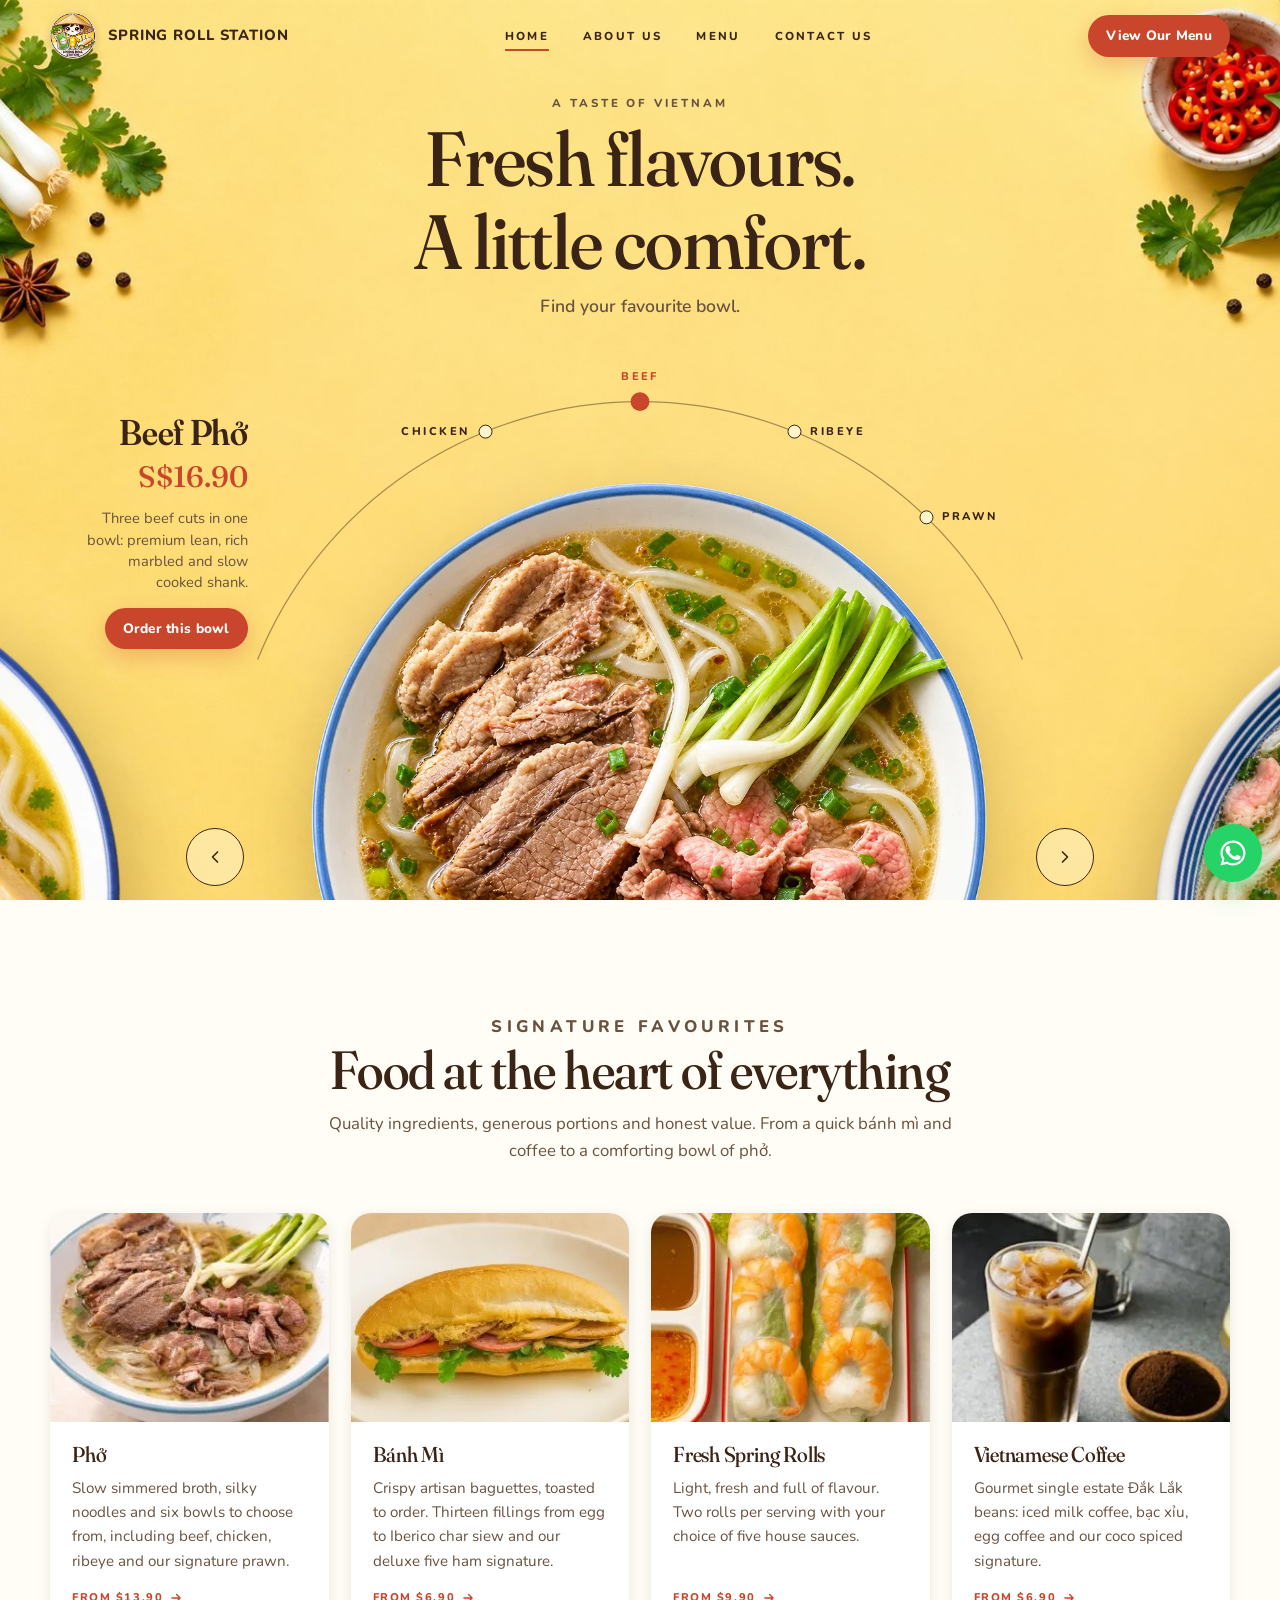
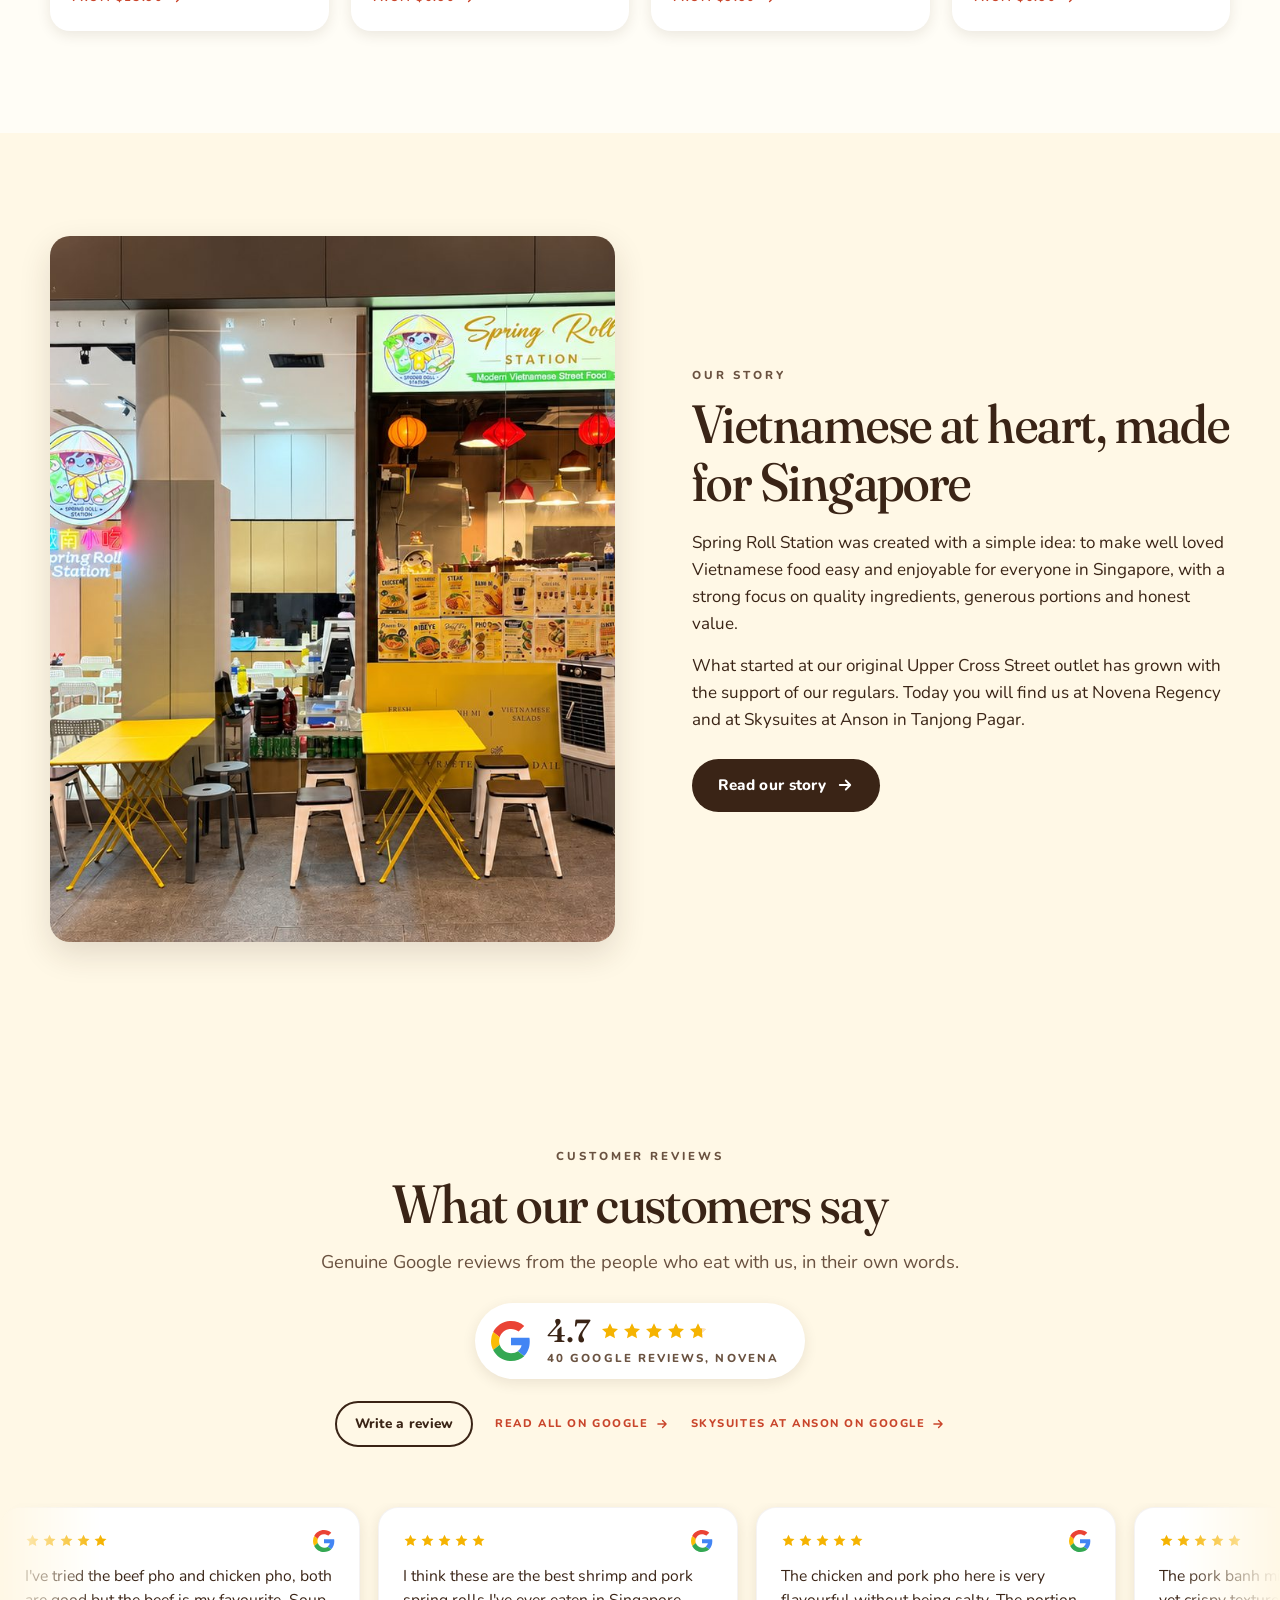
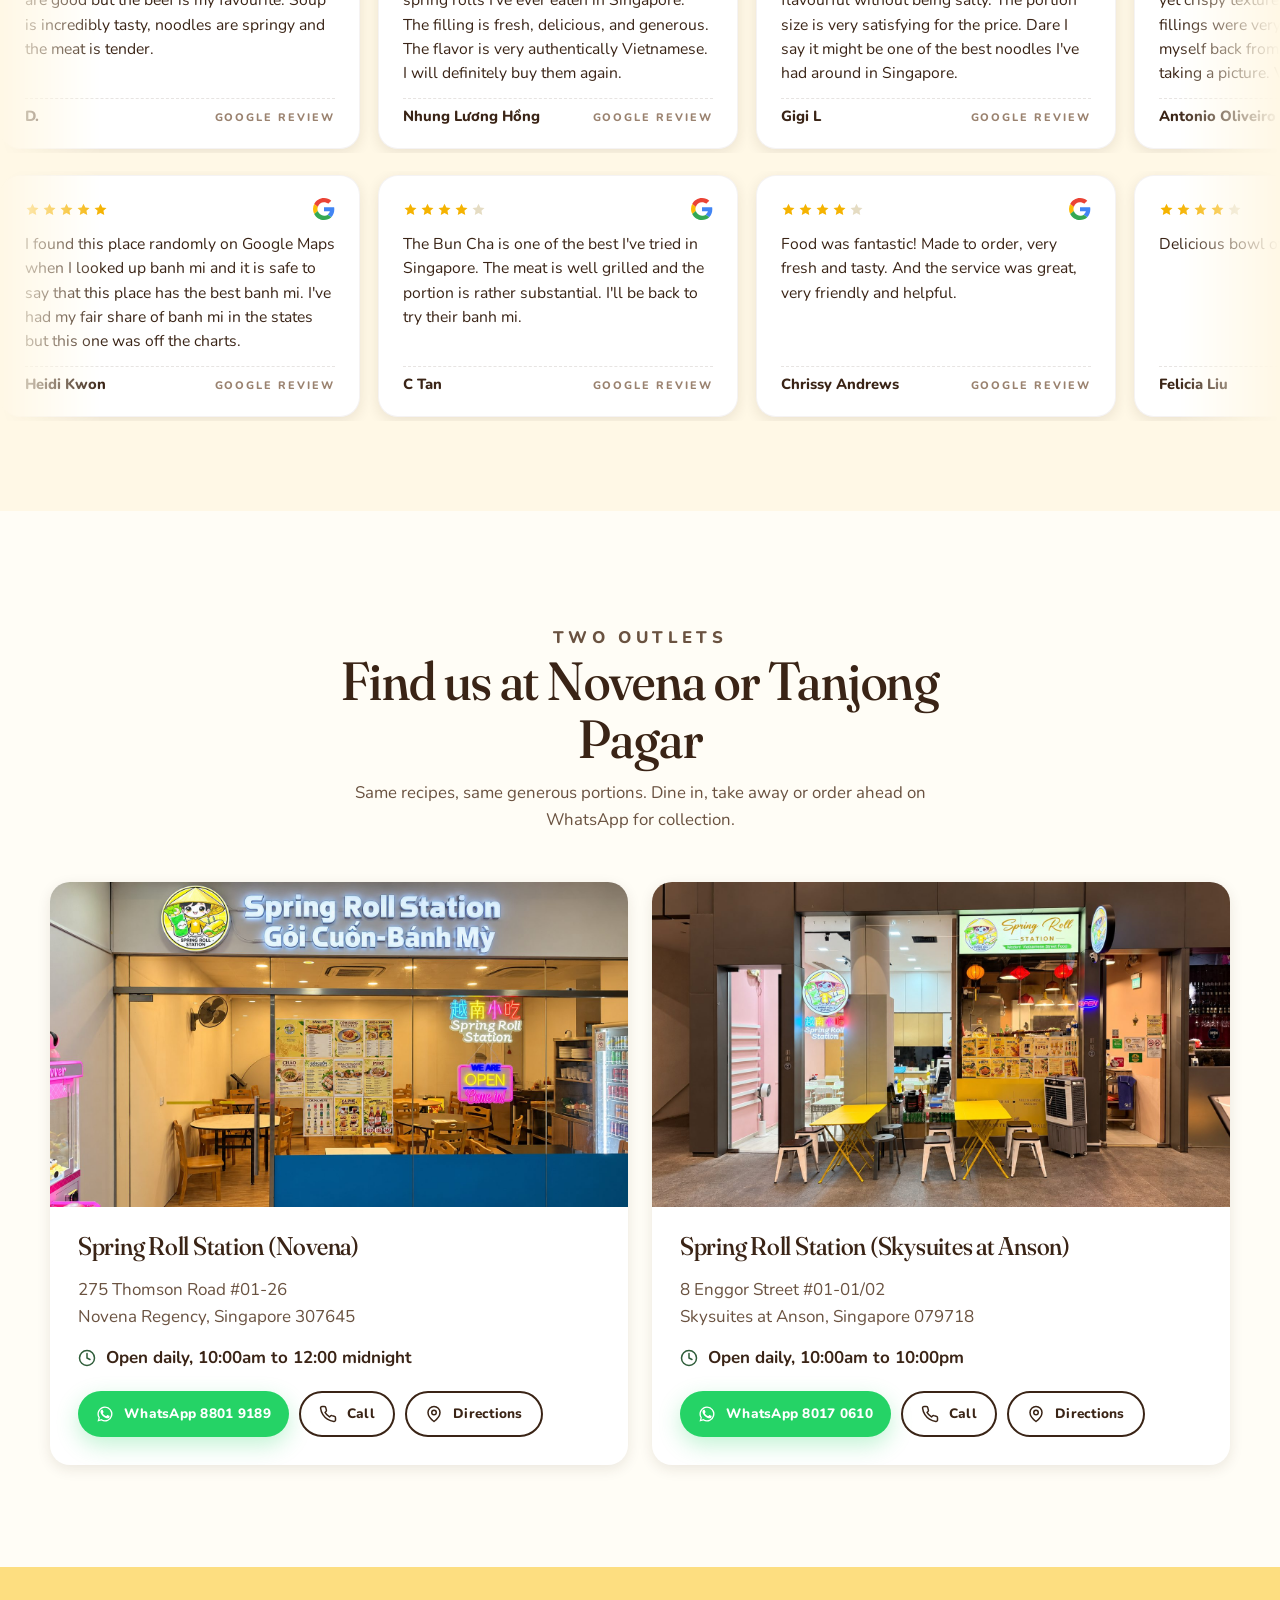
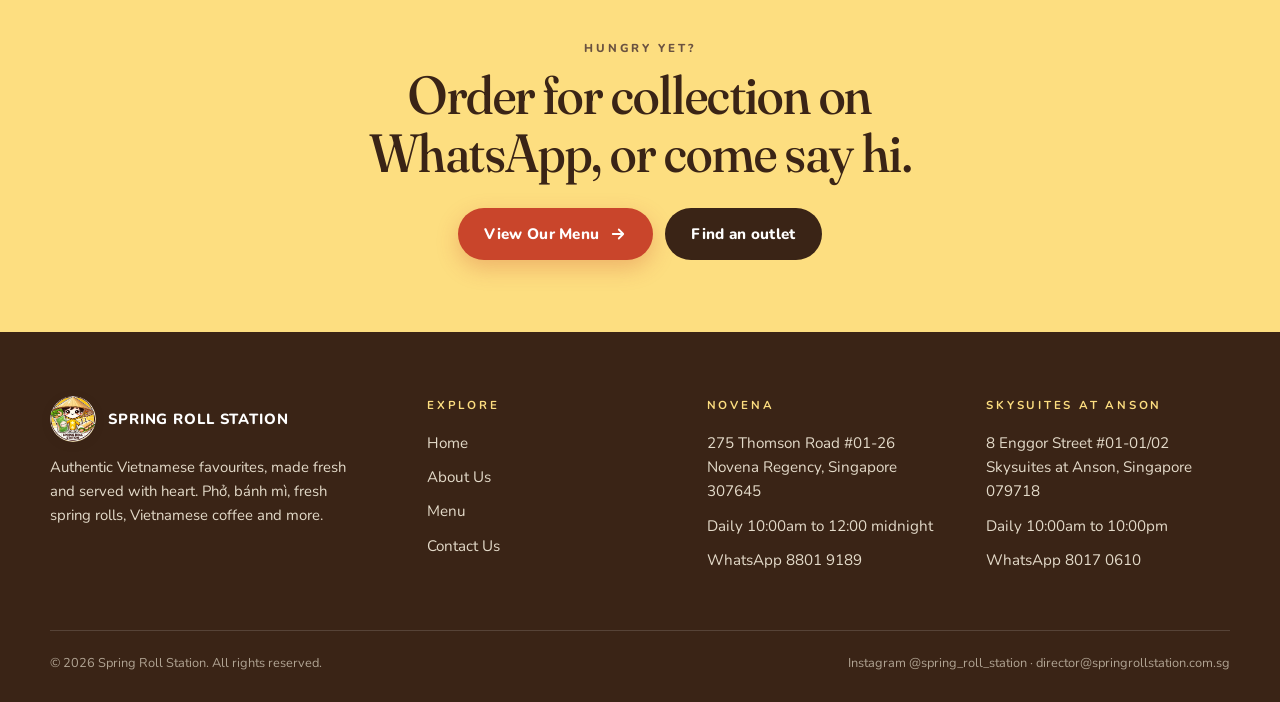
==== site/index.html @ a08f1f7d "Remove the Hungry yet call to action from the contact page Co-Authored-By: Claude Opus 5.5 <noreply@" ====
<!DOCTYPE html>
<html lang="en-SG">
<head>
<meta charset="utf-8">
<meta name="viewport" content="width=device-width, initial-scale=1">
<title>Spring Roll Station | Vietnamese Restaurant in Singapore</title>
<meta name="description" content="Authentic Vietnamese favourites in Singapore: phở, bánh mì, fresh spring rolls and Vietnamese coffee. Two outlets at Novena and Skysuites at Anson. No GST, no service charge.">
<meta name="theme-color" content="#FDDE80">
<link rel="icon" href="favicon.ico" sizes="any">
<link rel="icon" type="image/png" sizes="192x192" href="assets/favicon.png">
<link rel="apple-touch-icon" href="assets/apple-touch-icon.png">
<link rel="preconnect" href="https://fonts.googleapis.com">
<link rel="preconnect" href="https://fonts.gstatic.com" crossorigin>
<link href="https://fonts.googleapis.com/css2?family=Fraunces:opsz,wght,SOFT@9..144,400..700,0..100&family=Nunito:wght@400;600;700;800&display=swap" rel="stylesheet">
<link rel="stylesheet" href="css/style.css?v=1793463230">

</head>
<body><div class="preloader" id="preloader" aria-hidden="true">
  <div class="preloader__stage">
    <div class="preloader__logo"><img src="assets/logo.webp" alt="" width="160" height="160" draggable="false"></div>
    <div class="preloader__word"><small>Vietnamese</small>Spring Roll Station</div>
  </div>
</div>
<header class="nav">
  <div class="wrap">
    <a class="brand" href="index.html"><img src="assets/logo.webp" alt="Spring Roll Station logo" width="46" height="46"><span>Spring Roll Station</span></a>
    <nav class="nav-links" aria-label="Main">
      <a href="index.html" class="is-active">Home</a>
      <a href="about.html">About Us</a>
      <a href="menu.html">Menu</a>
      <a href="contact.html">Contact Us</a>
      <a class="btn" href="menu.html">View Our Menu</a>
    </nav>
    <div class="nav-cta">
      <a class="btn btn--primary btn--sm" href="menu.html">View Our Menu</a>
      <button class="nav-toggle" type="button" aria-label="Open menu"><span></span></button>
    </div>
  </div>
</header>
<main>
<section class="hero" id="hero" aria-label="Our phở">
  <div class="hero-bg" aria-hidden="true"><div class="hero-bg__layer" data-bowl="chicken"></div><div class="hero-bg__layer" data-bowl="beef"></div><div class="hero-bg__layer" data-bowl="ribeye"></div><div class="hero-bg__layer" data-bowl="prawn"></div></div>
  <div class="hero-copy">
    <p class="eyebrow">A taste of Vietnam</p>
    <h1>Fresh flavours.<br>A little comfort.</h1>
    <p class="hero-sub">Find your favourite bowl.</p>
  </div>
  <div class="wheel" id="wheel">
    <svg class="wheel-arc" aria-hidden="true"><path d=""/></svg>
    <div class="wheel-dots" role="tablist" aria-label="Choose a phở"></div>
    <div class="wheel-ring" aria-hidden="true"><div class="bowl" data-bowl="chicken"><div class="bowl__roll"><div class="bowl__spin"><img src="assets/bowls/chicken.webp" alt="Chicken phở" draggable="false"></div></div></div><div class="bowl" data-bowl="beef"><div class="bowl__roll"><div class="bowl__spin"><img src="assets/bowls/beef.webp" alt="Beef phở" draggable="false"></div></div></div><div class="bowl" data-bowl="ribeye"><div class="bowl__roll"><div class="bowl__spin"><img src="assets/bowls/ribeye.webp" alt="Ribeye phở" draggable="false"></div></div></div><div class="bowl" data-bowl="prawn"><div class="bowl__roll"><div class="bowl__spin"><img src="assets/bowls/prawn.webp" alt="Signature prawn phở" draggable="false"></div></div></div></div>
    <button class="wheel-btn wheel-btn--prev" type="button" aria-label="Previous bowl"><svg viewBox="0 0 24 24" fill="none" stroke="currentColor" stroke-width="2" stroke-linecap="round" stroke-linejoin="round" aria-hidden="true"><path d="M15 6l-6 6 6 6"/></svg></button>
    <button class="wheel-btn wheel-btn--next" type="button" aria-label="Next bowl"><svg viewBox="0 0 24 24" fill="none" stroke="currentColor" stroke-width="2" stroke-linecap="round" stroke-linejoin="round" aria-hidden="true"><path d="M9 6l6 6-6 6"/></svg></button>
    <div class="wheel-meta" aria-live="polite">
      <h2 class="wheel-meta__name">Beef Phở</h2>
      <p class="wheel-meta__price">S$16.90</p>
      <p class="wheel-meta__desc">Three beef cuts in one bowl: premium lean, rich marbled and slow cooked shank.</p>
      <a class="btn btn--primary btn--sm" href="menu.html#pho-beef">Order this bowl</a>
    </div>
  </div>
</section>


<section class="section" id="favourites">
  <div class="wrap">
    <div class="section-head center reveal">
      <p class="eyebrow">Signature favourites</p>
      <h2>Food at the heart of everything</h2>
      <p>Quality ingredients, generous portions and honest value. From a quick bánh mì and coffee to a comforting bowl of phở.</p>
    </div>
    <div class="cards">
      <a class="card reveal" href="menu.html#pho">
        <div class="card__img"><img src="assets/menu/beef-pho.jpg" alt="Beef phở" loading="lazy"></div>
        <div class="card__body"><h3>Phở</h3><p>Slow simmered broth, silky noodles and six bowls to choose from, including beef, chicken, ribeye and our signature prawn.</p><span class="link">From $13.90 <svg viewBox="0 0 24 24" fill="none" stroke="currentColor" stroke-width="2.4" stroke-linecap="round" stroke-linejoin="round" aria-hidden="true"><path d="M5 12h14M13 6l6 6-6 6"/></svg></span></div>
      </a>
      <a class="card reveal" href="menu.html#banh-mi">
        <div class="card__img"><img src="assets/menu/bm-deluxe-signature.jpg" alt="Deluxe signature bánh mì" loading="lazy"></div>
        <div class="card__body"><h3>Bánh Mì</h3><p>Crispy artisan baguettes, toasted to order. Thirteen fillings from egg to Iberico char siew and our deluxe five ham signature.</p><span class="link">From $6.90 <svg viewBox="0 0 24 24" fill="none" stroke="currentColor" stroke-width="2.4" stroke-linecap="round" stroke-linejoin="round" aria-hidden="true"><path d="M5 12h14M13 6l6 6-6 6"/></svg></span></div>
      </a>
      <a class="card reveal" href="menu.html#spring-rolls">
        <div class="card__img"><img src="assets/menu/roll-prawn.jpg" alt="Fresh spring rolls" loading="lazy"></div>
        <div class="card__body"><h3>Fresh Spring Rolls</h3><p>Light, fresh and full of flavour. Two rolls per serving with your choice of five house sauces.</p><span class="link">From $9.90 <svg viewBox="0 0 24 24" fill="none" stroke="currentColor" stroke-width="2.4" stroke-linecap="round" stroke-linejoin="round" aria-hidden="true"><path d="M5 12h14M13 6l6 6-6 6"/></svg></span></div>
      </a>
      <a class="card reveal" href="menu.html#coffee">
        <div class="card__img"><img src="assets/menu/coffee-iced-milk.jpg" alt="Vietnamese iced milk coffee" loading="lazy"></div>
        <div class="card__body"><h3>Vietnamese Coffee</h3><p>Gourmet single estate Đắk Lắk beans: iced milk coffee, bạc xỉu, egg coffee and our coco spiced signature.</p><span class="link">From $6.90 <svg viewBox="0 0 24 24" fill="none" stroke="currentColor" stroke-width="2.4" stroke-linecap="round" stroke-linejoin="round" aria-hidden="true"><path d="M5 12h14M13 6l6 6-6 6"/></svg></span></div>
      </a>
    </div>
  </div>
</section>

<section class="section" style="background:var(--cream)">
  <div class="wrap split">
    <div class="split__img split__img--tall reveal"><img src="assets/outlet/skysuites-1.jpg" alt="Spring Roll Station at Skysuites at Anson" loading="lazy"></div>
    <div class="reveal">
      <p class="eyebrow">Our story</p>
      <h2>Vietnamese at heart, made for Singapore</h2>
      <p>Spring Roll Station was created with a simple idea: to make well loved Vietnamese food easy and enjoyable for everyone in Singapore, with a strong focus on quality ingredients, generous portions and honest value.</p>
      <p>What started at our original Upper Cross Street outlet has grown with the support of our regulars. Today you will find us at Novena Regency and at Skysuites at Anson in Tanjong Pagar.</p>
      <a class="btn btn--dark" href="about.html">Read our story <svg viewBox="0 0 24 24" fill="none" stroke="currentColor" stroke-width="2.4" stroke-linecap="round" stroke-linejoin="round" aria-hidden="true"><path d="M5 12h14M13 6l6 6-6 6"/></svg></a>
    </div>
  </div>
</section>

<section class="section reviews" id="reviews">
  <div class="wrap">
    <div class="reviews__head reveal">
      <p class="eyebrow">Customer reviews</p>
      <h2>What our customers say</h2>
      <p class="lead">Genuine Google reviews from the people who eat with us, in their own words.</p>
      <div class="gscore">
        <svg class="g-logo" viewBox="0 0 48 48" aria-hidden="true"><path fill="#EA4335" d="M24 9.5c3.5 0 6.6 1.2 9.1 3.2l6.8-6.8C35.8 2.2 30.3 0 24 0 14.6 0 6.5 5.4 2.6 13.3l7.9 6.1C12.4 13.7 17.7 9.5 24 9.5z"/><path fill="#4285F4" d="M46.5 24.5c0-1.6-.1-3.1-.4-4.5H24v9h12.7c-.6 2.9-2.2 5.4-4.7 7.1l7.6 5.9c4.4-4.1 6.9-10.1 6.9-17.5z"/><path fill="#FBBC05" d="M10.5 28.6A14.5 14.5 0 0 1 9.7 24c0-1.6.3-3.1.8-4.6l-7.9-6.1A24 24 0 0 0 0 24c0 3.9.9 7.5 2.6 10.7l7.9-6.1z"/><path fill="#34A853" d="M24 48c6.5 0 11.9-2.1 15.9-5.8l-7.6-5.9c-2.1 1.4-4.9 2.3-8.3 2.3-6.3 0-11.6-4.2-13.5-10l-7.9 6.1C6.5 42.6 14.6 48 24 48z"/></svg>
        <div>
          <div class="gscore__row"><b>4.7</b><span class="stars stars--lg" aria-label="4.7 out of 5 stars"><i class="on"><svg viewBox="0 0 24 24" aria-hidden="true"><path d="M12 2.6l2.9 6.1 6.7.8-4.9 4.6 1.3 6.7L12 17.5 6 20.8l1.3-6.7-4.9-4.6 6.7-.8z"/></svg></i><i class="on"><svg viewBox="0 0 24 24" aria-hidden="true"><path d="M12 2.6l2.9 6.1 6.7.8-4.9 4.6 1.3 6.7L12 17.5 6 20.8l1.3-6.7-4.9-4.6 6.7-.8z"/></svg></i><i class="on"><svg viewBox="0 0 24 24" aria-hidden="true"><path d="M12 2.6l2.9 6.1 6.7.8-4.9 4.6 1.3 6.7L12 17.5 6 20.8l1.3-6.7-4.9-4.6 6.7-.8z"/></svg></i><i class="on"><svg viewBox="0 0 24 24" aria-hidden="true"><path d="M12 2.6l2.9 6.1 6.7.8-4.9 4.6 1.3 6.7L12 17.5 6 20.8l1.3-6.7-4.9-4.6 6.7-.8z"/></svg></i><i class="on part"><svg viewBox="0 0 24 24" aria-hidden="true"><path d="M12 2.6l2.9 6.1 6.7.8-4.9 4.6 1.3 6.7L12 17.5 6 20.8l1.3-6.7-4.9-4.6 6.7-.8z"/></svg></i></span></div>
          <small>40 Google reviews, Novena</small>
        </div>
      </div>
      <div class="reviews__actions">
        <a class="btn btn--ghost btn--sm" href="https://maps.app.goo.gl/sTt1KpUs1vbNK59u8" target="_blank" rel="noopener">Write a review</a>
        <a class="link-arrow" href="https://maps.app.goo.gl/sTt1KpUs1vbNK59u8" target="_blank" rel="noopener">Read all on Google <svg viewBox="0 0 24 24" fill="none" stroke="currentColor" stroke-width="2.4" stroke-linecap="round" stroke-linejoin="round" aria-hidden="true"><path d="M5 12h14M13 6l6 6-6 6"/></svg></a>
        <a class="link-arrow" href="https://maps.app.goo.gl/LiJCAaeC4BiWTcBX6" target="_blank" rel="noopener">Skysuites at Anson on Google <svg viewBox="0 0 24 24" fill="none" stroke="currentColor" stroke-width="2.4" stroke-linecap="round" stroke-linejoin="round" aria-hidden="true"><path d="M5 12h14M13 6l6 6-6 6"/></svg></a>
      </div>
    </div>
  </div>
  <div class="reviews__lanes">
    <div class="marquee" data-dir="left"><div class="marquee__track"><article class="rcard"><div class="rcard__top"><span class="stars" aria-label="5 out of 5 stars"><i class="on"><svg viewBox="0 0 24 24" aria-hidden="true"><path d="M12 2.6l2.9 6.1 6.7.8-4.9 4.6 1.3 6.7L12 17.5 6 20.8l1.3-6.7-4.9-4.6 6.7-.8z"/></svg></i><i class="on"><svg viewBox="0 0 24 24" aria-hidden="true"><path d="M12 2.6l2.9 6.1 6.7.8-4.9 4.6 1.3 6.7L12 17.5 6 20.8l1.3-6.7-4.9-4.6 6.7-.8z"/></svg></i><i class="on"><svg viewBox="0 0 24 24" aria-hidden="true"><path d="M12 2.6l2.9 6.1 6.7.8-4.9 4.6 1.3 6.7L12 17.5 6 20.8l1.3-6.7-4.9-4.6 6.7-.8z"/></svg></i><i class="on"><svg viewBox="0 0 24 24" aria-hidden="true"><path d="M12 2.6l2.9 6.1 6.7.8-4.9 4.6 1.3 6.7L12 17.5 6 20.8l1.3-6.7-4.9-4.6 6.7-.8z"/></svg></i><i class="on"><svg viewBox="0 0 24 24" aria-hidden="true"><path d="M12 2.6l2.9 6.1 6.7.8-4.9 4.6 1.3 6.7L12 17.5 6 20.8l1.3-6.7-4.9-4.6 6.7-.8z"/></svg></i></span><svg class="g-logo" viewBox="0 0 48 48" aria-hidden="true"><path fill="#EA4335" d="M24 9.5c3.5 0 6.6 1.2 9.1 3.2l6.8-6.8C35.8 2.2 30.3 0 24 0 14.6 0 6.5 5.4 2.6 13.3l7.9 6.1C12.4 13.7 17.7 9.5 24 9.5z"/><path fill="#4285F4" d="M46.5 24.5c0-1.6-.1-3.1-.4-4.5H24v9h12.7c-.6 2.9-2.2 5.4-4.7 7.1l7.6 5.9c4.4-4.1 6.9-10.1 6.9-17.5z"/><path fill="#FBBC05" d="M10.5 28.6A14.5 14.5 0 0 1 9.7 24c0-1.6.3-3.1.8-4.6l-7.9-6.1A24 24 0 0 0 0 24c0 3.9.9 7.5 2.6 10.7l7.9-6.1z"/><path fill="#34A853" d="M24 48c6.5 0 11.9-2.1 15.9-5.8l-7.6-5.9c-2.1 1.4-4.9 2.3-8.3 2.3-6.3 0-11.6-4.2-13.5-10l-7.9 6.1C6.5 42.6 14.6 48 24 48z"/></svg></div><p>I've tried the beef pho and chicken pho, both are good but the beef is my favourite. Soup is incredibly tasty, noodles are springy and the meat is tender.</p><footer><b>D.</b><span>Google review</span></footer></article><article class="rcard"><div class="rcard__top"><span class="stars" aria-label="5 out of 5 stars"><i class="on"><svg viewBox="0 0 24 24" aria-hidden="true"><path d="M12 2.6l2.9 6.1 6.7.8-4.9 4.6 1.3 6.7L12 17.5 6 20.8l1.3-6.7-4.9-4.6 6.7-.8z"/></svg></i><i class="on"><svg viewBox="0 0 24 24" aria-hidden="true"><path d="M12 2.6l2.9 6.1 6.7.8-4.9 4.6 1.3 6.7L12 17.5 6 20.8l1.3-6.7-4.9-4.6 6.7-.8z"/></svg></i><i class="on"><svg viewBox="0 0 24 24" aria-hidden="true"><path d="M12 2.6l2.9 6.1 6.7.8-4.9 4.6 1.3 6.7L12 17.5 6 20.8l1.3-6.7-4.9-4.6 6.7-.8z"/></svg></i><i class="on"><svg viewBox="0 0 24 24" aria-hidden="true"><path d="M12 2.6l2.9 6.1 6.7.8-4.9 4.6 1.3 6.7L12 17.5 6 20.8l1.3-6.7-4.9-4.6 6.7-.8z"/></svg></i><i class="on"><svg viewBox="0 0 24 24" aria-hidden="true"><path d="M12 2.6l2.9 6.1 6.7.8-4.9 4.6 1.3 6.7L12 17.5 6 20.8l1.3-6.7-4.9-4.6 6.7-.8z"/></svg></i></span><svg class="g-logo" viewBox="0 0 48 48" aria-hidden="true"><path fill="#EA4335" d="M24 9.5c3.5 0 6.6 1.2 9.1 3.2l6.8-6.8C35.8 2.2 30.3 0 24 0 14.6 0 6.5 5.4 2.6 13.3l7.9 6.1C12.4 13.7 17.7 9.5 24 9.5z"/><path fill="#4285F4" d="M46.5 24.5c0-1.6-.1-3.1-.4-4.5H24v9h12.7c-.6 2.9-2.2 5.4-4.7 7.1l7.6 5.9c4.4-4.1 6.9-10.1 6.9-17.5z"/><path fill="#FBBC05" d="M10.5 28.6A14.5 14.5 0 0 1 9.7 24c0-1.6.3-3.1.8-4.6l-7.9-6.1A24 24 0 0 0 0 24c0 3.9.9 7.5 2.6 10.7l7.9-6.1z"/><path fill="#34A853" d="M24 48c6.5 0 11.9-2.1 15.9-5.8l-7.6-5.9c-2.1 1.4-4.9 2.3-8.3 2.3-6.3 0-11.6-4.2-13.5-10l-7.9 6.1C6.5 42.6 14.6 48 24 48z"/></svg></div><p>I think these are the best shrimp and pork spring rolls I've ever eaten in Singapore. The filling is fresh, delicious, and generous. The flavor is very authentically Vietnamese. I will definitely buy them again.</p><footer><b>Nhung Lương Hồng</b><span>Google review</span></footer></article><article class="rcard"><div class="rcard__top"><span class="stars" aria-label="5 out of 5 stars"><i class="on"><svg viewBox="0 0 24 24" aria-hidden="true"><path d="M12 2.6l2.9 6.1 6.7.8-4.9 4.6 1.3 6.7L12 17.5 6 20.8l1.3-6.7-4.9-4.6 6.7-.8z"/></svg></i><i class="on"><svg viewBox="0 0 24 24" aria-hidden="true"><path d="M12 2.6l2.9 6.1 6.7.8-4.9 4.6 1.3 6.7L12 17.5 6 20.8l1.3-6.7-4.9-4.6 6.7-.8z"/></svg></i><i class="on"><svg viewBox="0 0 24 24" aria-hidden="true"><path d="M12 2.6l2.9 6.1 6.7.8-4.9 4.6 1.3 6.7L12 17.5 6 20.8l1.3-6.7-4.9-4.6 6.7-.8z"/></svg></i><i class="on"><svg viewBox="0 0 24 24" aria-hidden="true"><path d="M12 2.6l2.9 6.1 6.7.8-4.9 4.6 1.3 6.7L12 17.5 6 20.8l1.3-6.7-4.9-4.6 6.7-.8z"/></svg></i><i class="on"><svg viewBox="0 0 24 24" aria-hidden="true"><path d="M12 2.6l2.9 6.1 6.7.8-4.9 4.6 1.3 6.7L12 17.5 6 20.8l1.3-6.7-4.9-4.6 6.7-.8z"/></svg></i></span><svg class="g-logo" viewBox="0 0 48 48" aria-hidden="true"><path fill="#EA4335" d="M24 9.5c3.5 0 6.6 1.2 9.1 3.2l6.8-6.8C35.8 2.2 30.3 0 24 0 14.6 0 6.5 5.4 2.6 13.3l7.9 6.1C12.4 13.7 17.7 9.5 24 9.5z"/><path fill="#4285F4" d="M46.5 24.5c0-1.6-.1-3.1-.4-4.5H24v9h12.7c-.6 2.9-2.2 5.4-4.7 7.1l7.6 5.9c4.4-4.1 6.9-10.1 6.9-17.5z"/><path fill="#FBBC05" d="M10.5 28.6A14.5 14.5 0 0 1 9.7 24c0-1.6.3-3.1.8-4.6l-7.9-6.1A24 24 0 0 0 0 24c0 3.9.9 7.5 2.6 10.7l7.9-6.1z"/><path fill="#34A853" d="M24 48c6.5 0 11.9-2.1 15.9-5.8l-7.6-5.9c-2.1 1.4-4.9 2.3-8.3 2.3-6.3 0-11.6-4.2-13.5-10l-7.9 6.1C6.5 42.6 14.6 48 24 48z"/></svg></div><p>The chicken and pork pho here is very flavourful without being salty. The portion size is very satisfying for the price. Dare I say it might be one of the best noodles I've had around in Singapore.</p><footer><b>Gigi L</b><span>Google review</span></footer></article><article class="rcard"><div class="rcard__top"><span class="stars" aria-label="5 out of 5 stars"><i class="on"><svg viewBox="0 0 24 24" aria-hidden="true"><path d="M12 2.6l2.9 6.1 6.7.8-4.9 4.6 1.3 6.7L12 17.5 6 20.8l1.3-6.7-4.9-4.6 6.7-.8z"/></svg></i><i class="on"><svg viewBox="0 0 24 24" aria-hidden="true"><path d="M12 2.6l2.9 6.1 6.7.8-4.9 4.6 1.3 6.7L12 17.5 6 20.8l1.3-6.7-4.9-4.6 6.7-.8z"/></svg></i><i class="on"><svg viewBox="0 0 24 24" aria-hidden="true"><path d="M12 2.6l2.9 6.1 6.7.8-4.9 4.6 1.3 6.7L12 17.5 6 20.8l1.3-6.7-4.9-4.6 6.7-.8z"/></svg></i><i class="on"><svg viewBox="0 0 24 24" aria-hidden="true"><path d="M12 2.6l2.9 6.1 6.7.8-4.9 4.6 1.3 6.7L12 17.5 6 20.8l1.3-6.7-4.9-4.6 6.7-.8z"/></svg></i><i class="on"><svg viewBox="0 0 24 24" aria-hidden="true"><path d="M12 2.6l2.9 6.1 6.7.8-4.9 4.6 1.3 6.7L12 17.5 6 20.8l1.3-6.7-4.9-4.6 6.7-.8z"/></svg></i></span><svg class="g-logo" viewBox="0 0 48 48" aria-hidden="true"><path fill="#EA4335" d="M24 9.5c3.5 0 6.6 1.2 9.1 3.2l6.8-6.8C35.8 2.2 30.3 0 24 0 14.6 0 6.5 5.4 2.6 13.3l7.9 6.1C12.4 13.7 17.7 9.5 24 9.5z"/><path fill="#4285F4" d="M46.5 24.5c0-1.6-.1-3.1-.4-4.5H24v9h12.7c-.6 2.9-2.2 5.4-4.7 7.1l7.6 5.9c4.4-4.1 6.9-10.1 6.9-17.5z"/><path fill="#FBBC05" d="M10.5 28.6A14.5 14.5 0 0 1 9.7 24c0-1.6.3-3.1.8-4.6l-7.9-6.1A24 24 0 0 0 0 24c0 3.9.9 7.5 2.6 10.7l7.9-6.1z"/><path fill="#34A853" d="M24 48c6.5 0 11.9-2.1 15.9-5.8l-7.6-5.9c-2.1 1.4-4.9 2.3-8.3 2.3-6.3 0-11.6-4.2-13.5-10l-7.9 6.1C6.5 42.6 14.6 48 24 48z"/></svg></div><p>The pork banh mi was delicious! Very soft yet crispy texture to the baguette and the fillings were very generous! I could not hold myself back from finishing half before taking a picture. Value for money!</p><footer><b>Antonio Oliveiro</b><span>Google review</span></footer></article><article class="rcard"><div class="rcard__top"><span class="stars" aria-label="5 out of 5 stars"><i class="on"><svg viewBox="0 0 24 24" aria-hidden="true"><path d="M12 2.6l2.9 6.1 6.7.8-4.9 4.6 1.3 6.7L12 17.5 6 20.8l1.3-6.7-4.9-4.6 6.7-.8z"/></svg></i><i class="on"><svg viewBox="0 0 24 24" aria-hidden="true"><path d="M12 2.6l2.9 6.1 6.7.8-4.9 4.6 1.3 6.7L12 17.5 6 20.8l1.3-6.7-4.9-4.6 6.7-.8z"/></svg></i><i class="on"><svg viewBox="0 0 24 24" aria-hidden="true"><path d="M12 2.6l2.9 6.1 6.7.8-4.9 4.6 1.3 6.7L12 17.5 6 20.8l1.3-6.7-4.9-4.6 6.7-.8z"/></svg></i><i class="on"><svg viewBox="0 0 24 24" aria-hidden="true"><path d="M12 2.6l2.9 6.1 6.7.8-4.9 4.6 1.3 6.7L12 17.5 6 20.8l1.3-6.7-4.9-4.6 6.7-.8z"/></svg></i><i class="on"><svg viewBox="0 0 24 24" aria-hidden="true"><path d="M12 2.6l2.9 6.1 6.7.8-4.9 4.6 1.3 6.7L12 17.5 6 20.8l1.3-6.7-4.9-4.6 6.7-.8z"/></svg></i></span><svg class="g-logo" viewBox="0 0 48 48" aria-hidden="true"><path fill="#EA4335" d="M24 9.5c3.5 0 6.6 1.2 9.1 3.2l6.8-6.8C35.8 2.2 30.3 0 24 0 14.6 0 6.5 5.4 2.6 13.3l7.9 6.1C12.4 13.7 17.7 9.5 24 9.5z"/><path fill="#4285F4" d="M46.5 24.5c0-1.6-.1-3.1-.4-4.5H24v9h12.7c-.6 2.9-2.2 5.4-4.7 7.1l7.6 5.9c4.4-4.1 6.9-10.1 6.9-17.5z"/><path fill="#FBBC05" d="M10.5 28.6A14.5 14.5 0 0 1 9.7 24c0-1.6.3-3.1.8-4.6l-7.9-6.1A24 24 0 0 0 0 24c0 3.9.9 7.5 2.6 10.7l7.9-6.1z"/><path fill="#34A853" d="M24 48c6.5 0 11.9-2.1 15.9-5.8l-7.6-5.9c-2.1 1.4-4.9 2.3-8.3 2.3-6.3 0-11.6-4.2-13.5-10l-7.9 6.1C6.5 42.6 14.6 48 24 48z"/></svg></div><p>AMAZING FOOD!!!! Never had such good pho before. Ordered the pork pho and omg the pork is sooooo tender and they are so generous!!</p><footer><b>Rachel Low</b><span>Google review</span></footer></article><article class="rcard"><div class="rcard__top"><span class="stars" aria-label="5 out of 5 stars"><i class="on"><svg viewBox="0 0 24 24" aria-hidden="true"><path d="M12 2.6l2.9 6.1 6.7.8-4.9 4.6 1.3 6.7L12 17.5 6 20.8l1.3-6.7-4.9-4.6 6.7-.8z"/></svg></i><i class="on"><svg viewBox="0 0 24 24" aria-hidden="true"><path d="M12 2.6l2.9 6.1 6.7.8-4.9 4.6 1.3 6.7L12 17.5 6 20.8l1.3-6.7-4.9-4.6 6.7-.8z"/></svg></i><i class="on"><svg viewBox="0 0 24 24" aria-hidden="true"><path d="M12 2.6l2.9 6.1 6.7.8-4.9 4.6 1.3 6.7L12 17.5 6 20.8l1.3-6.7-4.9-4.6 6.7-.8z"/></svg></i><i class="on"><svg viewBox="0 0 24 24" aria-hidden="true"><path d="M12 2.6l2.9 6.1 6.7.8-4.9 4.6 1.3 6.7L12 17.5 6 20.8l1.3-6.7-4.9-4.6 6.7-.8z"/></svg></i><i class="on"><svg viewBox="0 0 24 24" aria-hidden="true"><path d="M12 2.6l2.9 6.1 6.7.8-4.9 4.6 1.3 6.7L12 17.5 6 20.8l1.3-6.7-4.9-4.6 6.7-.8z"/></svg></i></span><svg class="g-logo" viewBox="0 0 48 48" aria-hidden="true"><path fill="#EA4335" d="M24 9.5c3.5 0 6.6 1.2 9.1 3.2l6.8-6.8C35.8 2.2 30.3 0 24 0 14.6 0 6.5 5.4 2.6 13.3l7.9 6.1C12.4 13.7 17.7 9.5 24 9.5z"/><path fill="#4285F4" d="M46.5 24.5c0-1.6-.1-3.1-.4-4.5H24v9h12.7c-.6 2.9-2.2 5.4-4.7 7.1l7.6 5.9c4.4-4.1 6.9-10.1 6.9-17.5z"/><path fill="#FBBC05" d="M10.5 28.6A14.5 14.5 0 0 1 9.7 24c0-1.6.3-3.1.8-4.6l-7.9-6.1A24 24 0 0 0 0 24c0 3.9.9 7.5 2.6 10.7l7.9-6.1z"/><path fill="#34A853" d="M24 48c6.5 0 11.9-2.1 15.9-5.8l-7.6-5.9c-2.1 1.4-4.9 2.3-8.3 2.3-6.3 0-11.6-4.2-13.5-10l-7.9 6.1C6.5 42.6 14.6 48 24 48z"/></svg></div><p>I've tried the beef pho and chicken pho, both are good but the beef is my favourite. Soup is incredibly tasty, noodles are springy and the meat is tender.</p><footer><b>D.</b><span>Google review</span></footer></article><article class="rcard"><div class="rcard__top"><span class="stars" aria-label="5 out of 5 stars"><i class="on"><svg viewBox="0 0 24 24" aria-hidden="true"><path d="M12 2.6l2.9 6.1 6.7.8-4.9 4.6 1.3 6.7L12 17.5 6 20.8l1.3-6.7-4.9-4.6 6.7-.8z"/></svg></i><i class="on"><svg viewBox="0 0 24 24" aria-hidden="true"><path d="M12 2.6l2.9 6.1 6.7.8-4.9 4.6 1.3 6.7L12 17.5 6 20.8l1.3-6.7-4.9-4.6 6.7-.8z"/></svg></i><i class="on"><svg viewBox="0 0 24 24" aria-hidden="true"><path d="M12 2.6l2.9 6.1 6.7.8-4.9 4.6 1.3 6.7L12 17.5 6 20.8l1.3-6.7-4.9-4.6 6.7-.8z"/></svg></i><i class="on"><svg viewBox="0 0 24 24" aria-hidden="true"><path d="M12 2.6l2.9 6.1 6.7.8-4.9 4.6 1.3 6.7L12 17.5 6 20.8l1.3-6.7-4.9-4.6 6.7-.8z"/></svg></i><i class="on"><svg viewBox="0 0 24 24" aria-hidden="true"><path d="M12 2.6l2.9 6.1 6.7.8-4.9 4.6 1.3 6.7L12 17.5 6 20.8l1.3-6.7-4.9-4.6 6.7-.8z"/></svg></i></span><svg class="g-logo" viewBox="0 0 48 48" aria-hidden="true"><path fill="#EA4335" d="M24 9.5c3.5 0 6.6 1.2 9.1 3.2l6.8-6.8C35.8 2.2 30.3 0 24 0 14.6 0 6.5 5.4 2.6 13.3l7.9 6.1C12.4 13.7 17.7 9.5 24 9.5z"/><path fill="#4285F4" d="M46.5 24.5c0-1.6-.1-3.1-.4-4.5H24v9h12.7c-.6 2.9-2.2 5.4-4.7 7.1l7.6 5.9c4.4-4.1 6.9-10.1 6.9-17.5z"/><path fill="#FBBC05" d="M10.5 28.6A14.5 14.5 0 0 1 9.7 24c0-1.6.3-3.1.8-4.6l-7.9-6.1A24 24 0 0 0 0 24c0 3.9.9 7.5 2.6 10.7l7.9-6.1z"/><path fill="#34A853" d="M24 48c6.5 0 11.9-2.1 15.9-5.8l-7.6-5.9c-2.1 1.4-4.9 2.3-8.3 2.3-6.3 0-11.6-4.2-13.5-10l-7.9 6.1C6.5 42.6 14.6 48 24 48z"/></svg></div><p>I think these are the best shrimp and pork spring rolls I've ever eaten in Singapore. The filling is fresh, delicious, and generous. The flavor is very authentically Vietnamese. I will definitely buy them again.</p><footer><b>Nhung Lương Hồng</b><span>Google review</span></footer></article><article class="rcard"><div class="rcard__top"><span class="stars" aria-label="5 out of 5 stars"><i class="on"><svg viewBox="0 0 24 24" aria-hidden="true"><path d="M12 2.6l2.9 6.1 6.7.8-4.9 4.6 1.3 6.7L12 17.5 6 20.8l1.3-6.7-4.9-4.6 6.7-.8z"/></svg></i><i class="on"><svg viewBox="0 0 24 24" aria-hidden="true"><path d="M12 2.6l2.9 6.1 6.7.8-4.9 4.6 1.3 6.7L12 17.5 6 20.8l1.3-6.7-4.9-4.6 6.7-.8z"/></svg></i><i class="on"><svg viewBox="0 0 24 24" aria-hidden="true"><path d="M12 2.6l2.9 6.1 6.7.8-4.9 4.6 1.3 6.7L12 17.5 6 20.8l1.3-6.7-4.9-4.6 6.7-.8z"/></svg></i><i class="on"><svg viewBox="0 0 24 24" aria-hidden="true"><path d="M12 2.6l2.9 6.1 6.7.8-4.9 4.6 1.3 6.7L12 17.5 6 20.8l1.3-6.7-4.9-4.6 6.7-.8z"/></svg></i><i class="on"><svg viewBox="0 0 24 24" aria-hidden="true"><path d="M12 2.6l2.9 6.1 6.7.8-4.9 4.6 1.3 6.7L12 17.5 6 20.8l1.3-6.7-4.9-4.6 6.7-.8z"/></svg></i></span><svg class="g-logo" viewBox="0 0 48 48" aria-hidden="true"><path fill="#EA4335" d="M24 9.5c3.5 0 6.6 1.2 9.1 3.2l6.8-6.8C35.8 2.2 30.3 0 24 0 14.6 0 6.5 5.4 2.6 13.3l7.9 6.1C12.4 13.7 17.7 9.5 24 9.5z"/><path fill="#4285F4" d="M46.5 24.5c0-1.6-.1-3.1-.4-4.5H24v9h12.7c-.6 2.9-2.2 5.4-4.7 7.1l7.6 5.9c4.4-4.1 6.9-10.1 6.9-17.5z"/><path fill="#FBBC05" d="M10.5 28.6A14.5 14.5 0 0 1 9.7 24c0-1.6.3-3.1.8-4.6l-7.9-6.1A24 24 0 0 0 0 24c0 3.9.9 7.5 2.6 10.7l7.9-6.1z"/><path fill="#34A853" d="M24 48c6.5 0 11.9-2.1 15.9-5.8l-7.6-5.9c-2.1 1.4-4.9 2.3-8.3 2.3-6.3 0-11.6-4.2-13.5-10l-7.9 6.1C6.5 42.6 14.6 48 24 48z"/></svg></div><p>The chicken and pork pho here is very flavourful without being salty. The portion size is very satisfying for the price. Dare I say it might be one of the best noodles I've had around in Singapore.</p><footer><b>Gigi L</b><span>Google review</span></footer></article><article class="rcard"><div class="rcard__top"><span class="stars" aria-label="5 out of 5 stars"><i class="on"><svg viewBox="0 0 24 24" aria-hidden="true"><path d="M12 2.6l2.9 6.1 6.7.8-4.9 4.6 1.3 6.7L12 17.5 6 20.8l1.3-6.7-4.9-4.6 6.7-.8z"/></svg></i><i class="on"><svg viewBox="0 0 24 24" aria-hidden="true"><path d="M12 2.6l2.9 6.1 6.7.8-4.9 4.6 1.3 6.7L12 17.5 6 20.8l1.3-6.7-4.9-4.6 6.7-.8z"/></svg></i><i class="on"><svg viewBox="0 0 24 24" aria-hidden="true"><path d="M12 2.6l2.9 6.1 6.7.8-4.9 4.6 1.3 6.7L12 17.5 6 20.8l1.3-6.7-4.9-4.6 6.7-.8z"/></svg></i><i class="on"><svg viewBox="0 0 24 24" aria-hidden="true"><path d="M12 2.6l2.9 6.1 6.7.8-4.9 4.6 1.3 6.7L12 17.5 6 20.8l1.3-6.7-4.9-4.6 6.7-.8z"/></svg></i><i class="on"><svg viewBox="0 0 24 24" aria-hidden="true"><path d="M12 2.6l2.9 6.1 6.7.8-4.9 4.6 1.3 6.7L12 17.5 6 20.8l1.3-6.7-4.9-4.6 6.7-.8z"/></svg></i></span><svg class="g-logo" viewBox="0 0 48 48" aria-hidden="true"><path fill="#EA4335" d="M24 9.5c3.5 0 6.6 1.2 9.1 3.2l6.8-6.8C35.8 2.2 30.3 0 24 0 14.6 0 6.5 5.4 2.6 13.3l7.9 6.1C12.4 13.7 17.7 9.5 24 9.5z"/><path fill="#4285F4" d="M46.5 24.5c0-1.6-.1-3.1-.4-4.5H24v9h12.7c-.6 2.9-2.2 5.4-4.7 7.1l7.6 5.9c4.4-4.1 6.9-10.1 6.9-17.5z"/><path fill="#FBBC05" d="M10.5 28.6A14.5 14.5 0 0 1 9.7 24c0-1.6.3-3.1.8-4.6l-7.9-6.1A24 24 0 0 0 0 24c0 3.9.9 7.5 2.6 10.7l7.9-6.1z"/><path fill="#34A853" d="M24 48c6.5 0 11.9-2.1 15.9-5.8l-7.6-5.9c-2.1 1.4-4.9 2.3-8.3 2.3-6.3 0-11.6-4.2-13.5-10l-7.9 6.1C6.5 42.6 14.6 48 24 48z"/></svg></div><p>The pork banh mi was delicious! Very soft yet crispy texture to the baguette and the fillings were very generous! I could not hold myself back from finishing half before taking a picture. Value for money!</p><footer><b>Antonio Oliveiro</b><span>Google review</span></footer></article><article class="rcard"><div class="rcard__top"><span class="stars" aria-label="5 out of 5 stars"><i class="on"><svg viewBox="0 0 24 24" aria-hidden="true"><path d="M12 2.6l2.9 6.1 6.7.8-4.9 4.6 1.3 6.7L12 17.5 6 20.8l1.3-6.7-4.9-4.6 6.7-.8z"/></svg></i><i class="on"><svg viewBox="0 0 24 24" aria-hidden="true"><path d="M12 2.6l2.9 6.1 6.7.8-4.9 4.6 1.3 6.7L12 17.5 6 20.8l1.3-6.7-4.9-4.6 6.7-.8z"/></svg></i><i class="on"><svg viewBox="0 0 24 24" aria-hidden="true"><path d="M12 2.6l2.9 6.1 6.7.8-4.9 4.6 1.3 6.7L12 17.5 6 20.8l1.3-6.7-4.9-4.6 6.7-.8z"/></svg></i><i class="on"><svg viewBox="0 0 24 24" aria-hidden="true"><path d="M12 2.6l2.9 6.1 6.7.8-4.9 4.6 1.3 6.7L12 17.5 6 20.8l1.3-6.7-4.9-4.6 6.7-.8z"/></svg></i><i class="on"><svg viewBox="0 0 24 24" aria-hidden="true"><path d="M12 2.6l2.9 6.1 6.7.8-4.9 4.6 1.3 6.7L12 17.5 6 20.8l1.3-6.7-4.9-4.6 6.7-.8z"/></svg></i></span><svg class="g-logo" viewBox="0 0 48 48" aria-hidden="true"><path fill="#EA4335" d="M24 9.5c3.5 0 6.6 1.2 9.1 3.2l6.8-6.8C35.8 2.2 30.3 0 24 0 14.6 0 6.5 5.4 2.6 13.3l7.9 6.1C12.4 13.7 17.7 9.5 24 9.5z"/><path fill="#4285F4" d="M46.5 24.5c0-1.6-.1-3.1-.4-4.5H24v9h12.7c-.6 2.9-2.2 5.4-4.7 7.1l7.6 5.9c4.4-4.1 6.9-10.1 6.9-17.5z"/><path fill="#FBBC05" d="M10.5 28.6A14.5 14.5 0 0 1 9.7 24c0-1.6.3-3.1.8-4.6l-7.9-6.1A24 24 0 0 0 0 24c0 3.9.9 7.5 2.6 10.7l7.9-6.1z"/><path fill="#34A853" d="M24 48c6.5 0 11.9-2.1 15.9-5.8l-7.6-5.9c-2.1 1.4-4.9 2.3-8.3 2.3-6.3 0-11.6-4.2-13.5-10l-7.9 6.1C6.5 42.6 14.6 48 24 48z"/></svg></div><p>AMAZING FOOD!!!! Never had such good pho before. Ordered the pork pho and omg the pork is sooooo tender and they are so generous!!</p><footer><b>Rachel Low</b><span>Google review</span></footer></article></div></div>
    <div class="marquee" data-dir="right"><div class="marquee__track"><article class="rcard"><div class="rcard__top"><span class="stars" aria-label="5 out of 5 stars"><i class="on"><svg viewBox="0 0 24 24" aria-hidden="true"><path d="M12 2.6l2.9 6.1 6.7.8-4.9 4.6 1.3 6.7L12 17.5 6 20.8l1.3-6.7-4.9-4.6 6.7-.8z"/></svg></i><i class="on"><svg viewBox="0 0 24 24" aria-hidden="true"><path d="M12 2.6l2.9 6.1 6.7.8-4.9 4.6 1.3 6.7L12 17.5 6 20.8l1.3-6.7-4.9-4.6 6.7-.8z"/></svg></i><i class="on"><svg viewBox="0 0 24 24" aria-hidden="true"><path d="M12 2.6l2.9 6.1 6.7.8-4.9 4.6 1.3 6.7L12 17.5 6 20.8l1.3-6.7-4.9-4.6 6.7-.8z"/></svg></i><i class="on"><svg viewBox="0 0 24 24" aria-hidden="true"><path d="M12 2.6l2.9 6.1 6.7.8-4.9 4.6 1.3 6.7L12 17.5 6 20.8l1.3-6.7-4.9-4.6 6.7-.8z"/></svg></i><i class="on"><svg viewBox="0 0 24 24" aria-hidden="true"><path d="M12 2.6l2.9 6.1 6.7.8-4.9 4.6 1.3 6.7L12 17.5 6 20.8l1.3-6.7-4.9-4.6 6.7-.8z"/></svg></i></span><svg class="g-logo" viewBox="0 0 48 48" aria-hidden="true"><path fill="#EA4335" d="M24 9.5c3.5 0 6.6 1.2 9.1 3.2l6.8-6.8C35.8 2.2 30.3 0 24 0 14.6 0 6.5 5.4 2.6 13.3l7.9 6.1C12.4 13.7 17.7 9.5 24 9.5z"/><path fill="#4285F4" d="M46.5 24.5c0-1.6-.1-3.1-.4-4.5H24v9h12.7c-.6 2.9-2.2 5.4-4.7 7.1l7.6 5.9c4.4-4.1 6.9-10.1 6.9-17.5z"/><path fill="#FBBC05" d="M10.5 28.6A14.5 14.5 0 0 1 9.7 24c0-1.6.3-3.1.8-4.6l-7.9-6.1A24 24 0 0 0 0 24c0 3.9.9 7.5 2.6 10.7l7.9-6.1z"/><path fill="#34A853" d="M24 48c6.5 0 11.9-2.1 15.9-5.8l-7.6-5.9c-2.1 1.4-4.9 2.3-8.3 2.3-6.3 0-11.6-4.2-13.5-10l-7.9 6.1C6.5 42.6 14.6 48 24 48z"/></svg></div><p>I found this place randomly on Google Maps when I looked up banh mi and it is safe to say that this place has the best banh mi. I've had my fair share of banh mi in the states but this one was off the charts.</p><footer><b>Heidi Kwon</b><span>Google review</span></footer></article><article class="rcard"><div class="rcard__top"><span class="stars" aria-label="4 out of 5 stars"><i class="on"><svg viewBox="0 0 24 24" aria-hidden="true"><path d="M12 2.6l2.9 6.1 6.7.8-4.9 4.6 1.3 6.7L12 17.5 6 20.8l1.3-6.7-4.9-4.6 6.7-.8z"/></svg></i><i class="on"><svg viewBox="0 0 24 24" aria-hidden="true"><path d="M12 2.6l2.9 6.1 6.7.8-4.9 4.6 1.3 6.7L12 17.5 6 20.8l1.3-6.7-4.9-4.6 6.7-.8z"/></svg></i><i class="on"><svg viewBox="0 0 24 24" aria-hidden="true"><path d="M12 2.6l2.9 6.1 6.7.8-4.9 4.6 1.3 6.7L12 17.5 6 20.8l1.3-6.7-4.9-4.6 6.7-.8z"/></svg></i><i class="on"><svg viewBox="0 0 24 24" aria-hidden="true"><path d="M12 2.6l2.9 6.1 6.7.8-4.9 4.6 1.3 6.7L12 17.5 6 20.8l1.3-6.7-4.9-4.6 6.7-.8z"/></svg></i><i class=""><svg viewBox="0 0 24 24" aria-hidden="true"><path d="M12 2.6l2.9 6.1 6.7.8-4.9 4.6 1.3 6.7L12 17.5 6 20.8l1.3-6.7-4.9-4.6 6.7-.8z"/></svg></i></span><svg class="g-logo" viewBox="0 0 48 48" aria-hidden="true"><path fill="#EA4335" d="M24 9.5c3.5 0 6.6 1.2 9.1 3.2l6.8-6.8C35.8 2.2 30.3 0 24 0 14.6 0 6.5 5.4 2.6 13.3l7.9 6.1C12.4 13.7 17.7 9.5 24 9.5z"/><path fill="#4285F4" d="M46.5 24.5c0-1.6-.1-3.1-.4-4.5H24v9h12.7c-.6 2.9-2.2 5.4-4.7 7.1l7.6 5.9c4.4-4.1 6.9-10.1 6.9-17.5z"/><path fill="#FBBC05" d="M10.5 28.6A14.5 14.5 0 0 1 9.7 24c0-1.6.3-3.1.8-4.6l-7.9-6.1A24 24 0 0 0 0 24c0 3.9.9 7.5 2.6 10.7l7.9-6.1z"/><path fill="#34A853" d="M24 48c6.5 0 11.9-2.1 15.9-5.8l-7.6-5.9c-2.1 1.4-4.9 2.3-8.3 2.3-6.3 0-11.6-4.2-13.5-10l-7.9 6.1C6.5 42.6 14.6 48 24 48z"/></svg></div><p>The Bun Cha is one of the best I've tried in Singapore. The meat is well grilled and the portion is rather substantial. I'll be back to try their banh mi.</p><footer><b>C Tan</b><span>Google review</span></footer></article><article class="rcard"><div class="rcard__top"><span class="stars" aria-label="4 out of 5 stars"><i class="on"><svg viewBox="0 0 24 24" aria-hidden="true"><path d="M12 2.6l2.9 6.1 6.7.8-4.9 4.6 1.3 6.7L12 17.5 6 20.8l1.3-6.7-4.9-4.6 6.7-.8z"/></svg></i><i class="on"><svg viewBox="0 0 24 24" aria-hidden="true"><path d="M12 2.6l2.9 6.1 6.7.8-4.9 4.6 1.3 6.7L12 17.5 6 20.8l1.3-6.7-4.9-4.6 6.7-.8z"/></svg></i><i class="on"><svg viewBox="0 0 24 24" aria-hidden="true"><path d="M12 2.6l2.9 6.1 6.7.8-4.9 4.6 1.3 6.7L12 17.5 6 20.8l1.3-6.7-4.9-4.6 6.7-.8z"/></svg></i><i class="on"><svg viewBox="0 0 24 24" aria-hidden="true"><path d="M12 2.6l2.9 6.1 6.7.8-4.9 4.6 1.3 6.7L12 17.5 6 20.8l1.3-6.7-4.9-4.6 6.7-.8z"/></svg></i><i class=""><svg viewBox="0 0 24 24" aria-hidden="true"><path d="M12 2.6l2.9 6.1 6.7.8-4.9 4.6 1.3 6.7L12 17.5 6 20.8l1.3-6.7-4.9-4.6 6.7-.8z"/></svg></i></span><svg class="g-logo" viewBox="0 0 48 48" aria-hidden="true"><path fill="#EA4335" d="M24 9.5c3.5 0 6.6 1.2 9.1 3.2l6.8-6.8C35.8 2.2 30.3 0 24 0 14.6 0 6.5 5.4 2.6 13.3l7.9 6.1C12.4 13.7 17.7 9.5 24 9.5z"/><path fill="#4285F4" d="M46.5 24.5c0-1.6-.1-3.1-.4-4.5H24v9h12.7c-.6 2.9-2.2 5.4-4.7 7.1l7.6 5.9c4.4-4.1 6.9-10.1 6.9-17.5z"/><path fill="#FBBC05" d="M10.5 28.6A14.5 14.5 0 0 1 9.7 24c0-1.6.3-3.1.8-4.6l-7.9-6.1A24 24 0 0 0 0 24c0 3.9.9 7.5 2.6 10.7l7.9-6.1z"/><path fill="#34A853" d="M24 48c6.5 0 11.9-2.1 15.9-5.8l-7.6-5.9c-2.1 1.4-4.9 2.3-8.3 2.3-6.3 0-11.6-4.2-13.5-10l-7.9 6.1C6.5 42.6 14.6 48 24 48z"/></svg></div><p>Food was fantastic! Made to order, very fresh and tasty. And the service was great, very friendly and helpful.</p><footer><b>Chrissy Andrews</b><span>Google review</span></footer></article><article class="rcard"><div class="rcard__top"><span class="stars" aria-label="4 out of 5 stars"><i class="on"><svg viewBox="0 0 24 24" aria-hidden="true"><path d="M12 2.6l2.9 6.1 6.7.8-4.9 4.6 1.3 6.7L12 17.5 6 20.8l1.3-6.7-4.9-4.6 6.7-.8z"/></svg></i><i class="on"><svg viewBox="0 0 24 24" aria-hidden="true"><path d="M12 2.6l2.9 6.1 6.7.8-4.9 4.6 1.3 6.7L12 17.5 6 20.8l1.3-6.7-4.9-4.6 6.7-.8z"/></svg></i><i class="on"><svg viewBox="0 0 24 24" aria-hidden="true"><path d="M12 2.6l2.9 6.1 6.7.8-4.9 4.6 1.3 6.7L12 17.5 6 20.8l1.3-6.7-4.9-4.6 6.7-.8z"/></svg></i><i class="on"><svg viewBox="0 0 24 24" aria-hidden="true"><path d="M12 2.6l2.9 6.1 6.7.8-4.9 4.6 1.3 6.7L12 17.5 6 20.8l1.3-6.7-4.9-4.6 6.7-.8z"/></svg></i><i class=""><svg viewBox="0 0 24 24" aria-hidden="true"><path d="M12 2.6l2.9 6.1 6.7.8-4.9 4.6 1.3 6.7L12 17.5 6 20.8l1.3-6.7-4.9-4.6 6.7-.8z"/></svg></i></span><svg class="g-logo" viewBox="0 0 48 48" aria-hidden="true"><path fill="#EA4335" d="M24 9.5c3.5 0 6.6 1.2 9.1 3.2l6.8-6.8C35.8 2.2 30.3 0 24 0 14.6 0 6.5 5.4 2.6 13.3l7.9 6.1C12.4 13.7 17.7 9.5 24 9.5z"/><path fill="#4285F4" d="M46.5 24.5c0-1.6-.1-3.1-.4-4.5H24v9h12.7c-.6 2.9-2.2 5.4-4.7 7.1l7.6 5.9c4.4-4.1 6.9-10.1 6.9-17.5z"/><path fill="#FBBC05" d="M10.5 28.6A14.5 14.5 0 0 1 9.7 24c0-1.6.3-3.1.8-4.6l-7.9-6.1A24 24 0 0 0 0 24c0 3.9.9 7.5 2.6 10.7l7.9-6.1z"/><path fill="#34A853" d="M24 48c6.5 0 11.9-2.1 15.9-5.8l-7.6-5.9c-2.1 1.4-4.9 2.3-8.3 2.3-6.3 0-11.6-4.2-13.5-10l-7.9 6.1C6.5 42.6 14.6 48 24 48z"/></svg></div><p>Delicious bowl of chicken pho!</p><footer><b>Felicia Liu</b><span>Google review</span></footer></article><article class="rcard"><div class="rcard__top"><span class="stars" aria-label="5 out of 5 stars"><i class="on"><svg viewBox="0 0 24 24" aria-hidden="true"><path d="M12 2.6l2.9 6.1 6.7.8-4.9 4.6 1.3 6.7L12 17.5 6 20.8l1.3-6.7-4.9-4.6 6.7-.8z"/></svg></i><i class="on"><svg viewBox="0 0 24 24" aria-hidden="true"><path d="M12 2.6l2.9 6.1 6.7.8-4.9 4.6 1.3 6.7L12 17.5 6 20.8l1.3-6.7-4.9-4.6 6.7-.8z"/></svg></i><i class="on"><svg viewBox="0 0 24 24" aria-hidden="true"><path d="M12 2.6l2.9 6.1 6.7.8-4.9 4.6 1.3 6.7L12 17.5 6 20.8l1.3-6.7-4.9-4.6 6.7-.8z"/></svg></i><i class="on"><svg viewBox="0 0 24 24" aria-hidden="true"><path d="M12 2.6l2.9 6.1 6.7.8-4.9 4.6 1.3 6.7L12 17.5 6 20.8l1.3-6.7-4.9-4.6 6.7-.8z"/></svg></i><i class="on"><svg viewBox="0 0 24 24" aria-hidden="true"><path d="M12 2.6l2.9 6.1 6.7.8-4.9 4.6 1.3 6.7L12 17.5 6 20.8l1.3-6.7-4.9-4.6 6.7-.8z"/></svg></i></span><svg class="g-logo" viewBox="0 0 48 48" aria-hidden="true"><path fill="#EA4335" d="M24 9.5c3.5 0 6.6 1.2 9.1 3.2l6.8-6.8C35.8 2.2 30.3 0 24 0 14.6 0 6.5 5.4 2.6 13.3l7.9 6.1C12.4 13.7 17.7 9.5 24 9.5z"/><path fill="#4285F4" d="M46.5 24.5c0-1.6-.1-3.1-.4-4.5H24v9h12.7c-.6 2.9-2.2 5.4-4.7 7.1l7.6 5.9c4.4-4.1 6.9-10.1 6.9-17.5z"/><path fill="#FBBC05" d="M10.5 28.6A14.5 14.5 0 0 1 9.7 24c0-1.6.3-3.1.8-4.6l-7.9-6.1A24 24 0 0 0 0 24c0 3.9.9 7.5 2.6 10.7l7.9-6.1z"/><path fill="#34A853" d="M24 48c6.5 0 11.9-2.1 15.9-5.8l-7.6-5.9c-2.1 1.4-4.9 2.3-8.3 2.3-6.3 0-11.6-4.2-13.5-10l-7.9 6.1C6.5 42.6 14.6 48 24 48z"/></svg></div><p>I've tried the beef pho and chicken pho, both are good but the beef is my favourite. Soup is incredibly tasty, noodles are springy and the meat is tender.</p><footer><b>D.</b><span>Google review</span></footer></article><article class="rcard"><div class="rcard__top"><span class="stars" aria-label="5 out of 5 stars"><i class="on"><svg viewBox="0 0 24 24" aria-hidden="true"><path d="M12 2.6l2.9 6.1 6.7.8-4.9 4.6 1.3 6.7L12 17.5 6 20.8l1.3-6.7-4.9-4.6 6.7-.8z"/></svg></i><i class="on"><svg viewBox="0 0 24 24" aria-hidden="true"><path d="M12 2.6l2.9 6.1 6.7.8-4.9 4.6 1.3 6.7L12 17.5 6 20.8l1.3-6.7-4.9-4.6 6.7-.8z"/></svg></i><i class="on"><svg viewBox="0 0 24 24" aria-hidden="true"><path d="M12 2.6l2.9 6.1 6.7.8-4.9 4.6 1.3 6.7L12 17.5 6 20.8l1.3-6.7-4.9-4.6 6.7-.8z"/></svg></i><i class="on"><svg viewBox="0 0 24 24" aria-hidden="true"><path d="M12 2.6l2.9 6.1 6.7.8-4.9 4.6 1.3 6.7L12 17.5 6 20.8l1.3-6.7-4.9-4.6 6.7-.8z"/></svg></i><i class="on"><svg viewBox="0 0 24 24" aria-hidden="true"><path d="M12 2.6l2.9 6.1 6.7.8-4.9 4.6 1.3 6.7L12 17.5 6 20.8l1.3-6.7-4.9-4.6 6.7-.8z"/></svg></i></span><svg class="g-logo" viewBox="0 0 48 48" aria-hidden="true"><path fill="#EA4335" d="M24 9.5c3.5 0 6.6 1.2 9.1 3.2l6.8-6.8C35.8 2.2 30.3 0 24 0 14.6 0 6.5 5.4 2.6 13.3l7.9 6.1C12.4 13.7 17.7 9.5 24 9.5z"/><path fill="#4285F4" d="M46.5 24.5c0-1.6-.1-3.1-.4-4.5H24v9h12.7c-.6 2.9-2.2 5.4-4.7 7.1l7.6 5.9c4.4-4.1 6.9-10.1 6.9-17.5z"/><path fill="#FBBC05" d="M10.5 28.6A14.5 14.5 0 0 1 9.7 24c0-1.6.3-3.1.8-4.6l-7.9-6.1A24 24 0 0 0 0 24c0 3.9.9 7.5 2.6 10.7l7.9-6.1z"/><path fill="#34A853" d="M24 48c6.5 0 11.9-2.1 15.9-5.8l-7.6-5.9c-2.1 1.4-4.9 2.3-8.3 2.3-6.3 0-11.6-4.2-13.5-10l-7.9 6.1C6.5 42.6 14.6 48 24 48z"/></svg></div><p>I think these are the best shrimp and pork spring rolls I've ever eaten in Singapore. The filling is fresh, delicious, and generous. The flavor is very authentically Vietnamese. I will definitely buy them again.</p><footer><b>Nhung Lương Hồng</b><span>Google review</span></footer></article><article class="rcard"><div class="rcard__top"><span class="stars" aria-label="5 out of 5 stars"><i class="on"><svg viewBox="0 0 24 24" aria-hidden="true"><path d="M12 2.6l2.9 6.1 6.7.8-4.9 4.6 1.3 6.7L12 17.5 6 20.8l1.3-6.7-4.9-4.6 6.7-.8z"/></svg></i><i class="on"><svg viewBox="0 0 24 24" aria-hidden="true"><path d="M12 2.6l2.9 6.1 6.7.8-4.9 4.6 1.3 6.7L12 17.5 6 20.8l1.3-6.7-4.9-4.6 6.7-.8z"/></svg></i><i class="on"><svg viewBox="0 0 24 24" aria-hidden="true"><path d="M12 2.6l2.9 6.1 6.7.8-4.9 4.6 1.3 6.7L12 17.5 6 20.8l1.3-6.7-4.9-4.6 6.7-.8z"/></svg></i><i class="on"><svg viewBox="0 0 24 24" aria-hidden="true"><path d="M12 2.6l2.9 6.1 6.7.8-4.9 4.6 1.3 6.7L12 17.5 6 20.8l1.3-6.7-4.9-4.6 6.7-.8z"/></svg></i><i class="on"><svg viewBox="0 0 24 24" aria-hidden="true"><path d="M12 2.6l2.9 6.1 6.7.8-4.9 4.6 1.3 6.7L12 17.5 6 20.8l1.3-6.7-4.9-4.6 6.7-.8z"/></svg></i></span><svg class="g-logo" viewBox="0 0 48 48" aria-hidden="true"><path fill="#EA4335" d="M24 9.5c3.5 0 6.6 1.2 9.1 3.2l6.8-6.8C35.8 2.2 30.3 0 24 0 14.6 0 6.5 5.4 2.6 13.3l7.9 6.1C12.4 13.7 17.7 9.5 24 9.5z"/><path fill="#4285F4" d="M46.5 24.5c0-1.6-.1-3.1-.4-4.5H24v9h12.7c-.6 2.9-2.2 5.4-4.7 7.1l7.6 5.9c4.4-4.1 6.9-10.1 6.9-17.5z"/><path fill="#FBBC05" d="M10.5 28.6A14.5 14.5 0 0 1 9.7 24c0-1.6.3-3.1.8-4.6l-7.9-6.1A24 24 0 0 0 0 24c0 3.9.9 7.5 2.6 10.7l7.9-6.1z"/><path fill="#34A853" d="M24 48c6.5 0 11.9-2.1 15.9-5.8l-7.6-5.9c-2.1 1.4-4.9 2.3-8.3 2.3-6.3 0-11.6-4.2-13.5-10l-7.9 6.1C6.5 42.6 14.6 48 24 48z"/></svg></div><p>I found this place randomly on Google Maps when I looked up banh mi and it is safe to say that this place has the best banh mi. I've had my fair share of banh mi in the states but this one was off the charts.</p><footer><b>Heidi Kwon</b><span>Google review</span></footer></article><article class="rcard"><div class="rcard__top"><span class="stars" aria-label="4 out of 5 stars"><i class="on"><svg viewBox="0 0 24 24" aria-hidden="true"><path d="M12 2.6l2.9 6.1 6.7.8-4.9 4.6 1.3 6.7L12 17.5 6 20.8l1.3-6.7-4.9-4.6 6.7-.8z"/></svg></i><i class="on"><svg viewBox="0 0 24 24" aria-hidden="true"><path d="M12 2.6l2.9 6.1 6.7.8-4.9 4.6 1.3 6.7L12 17.5 6 20.8l1.3-6.7-4.9-4.6 6.7-.8z"/></svg></i><i class="on"><svg viewBox="0 0 24 24" aria-hidden="true"><path d="M12 2.6l2.9 6.1 6.7.8-4.9 4.6 1.3 6.7L12 17.5 6 20.8l1.3-6.7-4.9-4.6 6.7-.8z"/></svg></i><i class="on"><svg viewBox="0 0 24 24" aria-hidden="true"><path d="M12 2.6l2.9 6.1 6.7.8-4.9 4.6 1.3 6.7L12 17.5 6 20.8l1.3-6.7-4.9-4.6 6.7-.8z"/></svg></i><i class=""><svg viewBox="0 0 24 24" aria-hidden="true"><path d="M12 2.6l2.9 6.1 6.7.8-4.9 4.6 1.3 6.7L12 17.5 6 20.8l1.3-6.7-4.9-4.6 6.7-.8z"/></svg></i></span><svg class="g-logo" viewBox="0 0 48 48" aria-hidden="true"><path fill="#EA4335" d="M24 9.5c3.5 0 6.6 1.2 9.1 3.2l6.8-6.8C35.8 2.2 30.3 0 24 0 14.6 0 6.5 5.4 2.6 13.3l7.9 6.1C12.4 13.7 17.7 9.5 24 9.5z"/><path fill="#4285F4" d="M46.5 24.5c0-1.6-.1-3.1-.4-4.5H24v9h12.7c-.6 2.9-2.2 5.4-4.7 7.1l7.6 5.9c4.4-4.1 6.9-10.1 6.9-17.5z"/><path fill="#FBBC05" d="M10.5 28.6A14.5 14.5 0 0 1 9.7 24c0-1.6.3-3.1.8-4.6l-7.9-6.1A24 24 0 0 0 0 24c0 3.9.9 7.5 2.6 10.7l7.9-6.1z"/><path fill="#34A853" d="M24 48c6.5 0 11.9-2.1 15.9-5.8l-7.6-5.9c-2.1 1.4-4.9 2.3-8.3 2.3-6.3 0-11.6-4.2-13.5-10l-7.9 6.1C6.5 42.6 14.6 48 24 48z"/></svg></div><p>The Bun Cha is one of the best I've tried in Singapore. The meat is well grilled and the portion is rather substantial. I'll be back to try their banh mi.</p><footer><b>C Tan</b><span>Google review</span></footer></article><article class="rcard"><div class="rcard__top"><span class="stars" aria-label="4 out of 5 stars"><i class="on"><svg viewBox="0 0 24 24" aria-hidden="true"><path d="M12 2.6l2.9 6.1 6.7.8-4.9 4.6 1.3 6.7L12 17.5 6 20.8l1.3-6.7-4.9-4.6 6.7-.8z"/></svg></i><i class="on"><svg viewBox="0 0 24 24" aria-hidden="true"><path d="M12 2.6l2.9 6.1 6.7.8-4.9 4.6 1.3 6.7L12 17.5 6 20.8l1.3-6.7-4.9-4.6 6.7-.8z"/></svg></i><i class="on"><svg viewBox="0 0 24 24" aria-hidden="true"><path d="M12 2.6l2.9 6.1 6.7.8-4.9 4.6 1.3 6.7L12 17.5 6 20.8l1.3-6.7-4.9-4.6 6.7-.8z"/></svg></i><i class="on"><svg viewBox="0 0 24 24" aria-hidden="true"><path d="M12 2.6l2.9 6.1 6.7.8-4.9 4.6 1.3 6.7L12 17.5 6 20.8l1.3-6.7-4.9-4.6 6.7-.8z"/></svg></i><i class=""><svg viewBox="0 0 24 24" aria-hidden="true"><path d="M12 2.6l2.9 6.1 6.7.8-4.9 4.6 1.3 6.7L12 17.5 6 20.8l1.3-6.7-4.9-4.6 6.7-.8z"/></svg></i></span><svg class="g-logo" viewBox="0 0 48 48" aria-hidden="true"><path fill="#EA4335" d="M24 9.5c3.5 0 6.6 1.2 9.1 3.2l6.8-6.8C35.8 2.2 30.3 0 24 0 14.6 0 6.5 5.4 2.6 13.3l7.9 6.1C12.4 13.7 17.7 9.5 24 9.5z"/><path fill="#4285F4" d="M46.5 24.5c0-1.6-.1-3.1-.4-4.5H24v9h12.7c-.6 2.9-2.2 5.4-4.7 7.1l7.6 5.9c4.4-4.1 6.9-10.1 6.9-17.5z"/><path fill="#FBBC05" d="M10.5 28.6A14.5 14.5 0 0 1 9.7 24c0-1.6.3-3.1.8-4.6l-7.9-6.1A24 24 0 0 0 0 24c0 3.9.9 7.5 2.6 10.7l7.9-6.1z"/><path fill="#34A853" d="M24 48c6.5 0 11.9-2.1 15.9-5.8l-7.6-5.9c-2.1 1.4-4.9 2.3-8.3 2.3-6.3 0-11.6-4.2-13.5-10l-7.9 6.1C6.5 42.6 14.6 48 24 48z"/></svg></div><p>Food was fantastic! Made to order, very fresh and tasty. And the service was great, very friendly and helpful.</p><footer><b>Chrissy Andrews</b><span>Google review</span></footer></article><article class="rcard"><div class="rcard__top"><span class="stars" aria-label="4 out of 5 stars"><i class="on"><svg viewBox="0 0 24 24" aria-hidden="true"><path d="M12 2.6l2.9 6.1 6.7.8-4.9 4.6 1.3 6.7L12 17.5 6 20.8l1.3-6.7-4.9-4.6 6.7-.8z"/></svg></i><i class="on"><svg viewBox="0 0 24 24" aria-hidden="true"><path d="M12 2.6l2.9 6.1 6.7.8-4.9 4.6 1.3 6.7L12 17.5 6 20.8l1.3-6.7-4.9-4.6 6.7-.8z"/></svg></i><i class="on"><svg viewBox="0 0 24 24" aria-hidden="true"><path d="M12 2.6l2.9 6.1 6.7.8-4.9 4.6 1.3 6.7L12 17.5 6 20.8l1.3-6.7-4.9-4.6 6.7-.8z"/></svg></i><i class="on"><svg viewBox="0 0 24 24" aria-hidden="true"><path d="M12 2.6l2.9 6.1 6.7.8-4.9 4.6 1.3 6.7L12 17.5 6 20.8l1.3-6.7-4.9-4.6 6.7-.8z"/></svg></i><i class=""><svg viewBox="0 0 24 24" aria-hidden="true"><path d="M12 2.6l2.9 6.1 6.7.8-4.9 4.6 1.3 6.7L12 17.5 6 20.8l1.3-6.7-4.9-4.6 6.7-.8z"/></svg></i></span><svg class="g-logo" viewBox="0 0 48 48" aria-hidden="true"><path fill="#EA4335" d="M24 9.5c3.5 0 6.6 1.2 9.1 3.2l6.8-6.8C35.8 2.2 30.3 0 24 0 14.6 0 6.5 5.4 2.6 13.3l7.9 6.1C12.4 13.7 17.7 9.5 24 9.5z"/><path fill="#4285F4" d="M46.5 24.5c0-1.6-.1-3.1-.4-4.5H24v9h12.7c-.6 2.9-2.2 5.4-4.7 7.1l7.6 5.9c4.4-4.1 6.9-10.1 6.9-17.5z"/><path fill="#FBBC05" d="M10.5 28.6A14.5 14.5 0 0 1 9.7 24c0-1.6.3-3.1.8-4.6l-7.9-6.1A24 24 0 0 0 0 24c0 3.9.9 7.5 2.6 10.7l7.9-6.1z"/><path fill="#34A853" d="M24 48c6.5 0 11.9-2.1 15.9-5.8l-7.6-5.9c-2.1 1.4-4.9 2.3-8.3 2.3-6.3 0-11.6-4.2-13.5-10l-7.9 6.1C6.5 42.6 14.6 48 24 48z"/></svg></div><p>Delicious bowl of chicken pho!</p><footer><b>Felicia Liu</b><span>Google review</span></footer></article><article class="rcard"><div class="rcard__top"><span class="stars" aria-label="5 out of 5 stars"><i class="on"><svg viewBox="0 0 24 24" aria-hidden="true"><path d="M12 2.6l2.9 6.1 6.7.8-4.9 4.6 1.3 6.7L12 17.5 6 20.8l1.3-6.7-4.9-4.6 6.7-.8z"/></svg></i><i class="on"><svg viewBox="0 0 24 24" aria-hidden="true"><path d="M12 2.6l2.9 6.1 6.7.8-4.9 4.6 1.3 6.7L12 17.5 6 20.8l1.3-6.7-4.9-4.6 6.7-.8z"/></svg></i><i class="on"><svg viewBox="0 0 24 24" aria-hidden="true"><path d="M12 2.6l2.9 6.1 6.7.8-4.9 4.6 1.3 6.7L12 17.5 6 20.8l1.3-6.7-4.9-4.6 6.7-.8z"/></svg></i><i class="on"><svg viewBox="0 0 24 24" aria-hidden="true"><path d="M12 2.6l2.9 6.1 6.7.8-4.9 4.6 1.3 6.7L12 17.5 6 20.8l1.3-6.7-4.9-4.6 6.7-.8z"/></svg></i><i class="on"><svg viewBox="0 0 24 24" aria-hidden="true"><path d="M12 2.6l2.9 6.1 6.7.8-4.9 4.6 1.3 6.7L12 17.5 6 20.8l1.3-6.7-4.9-4.6 6.7-.8z"/></svg></i></span><svg class="g-logo" viewBox="0 0 48 48" aria-hidden="true"><path fill="#EA4335" d="M24 9.5c3.5 0 6.6 1.2 9.1 3.2l6.8-6.8C35.8 2.2 30.3 0 24 0 14.6 0 6.5 5.4 2.6 13.3l7.9 6.1C12.4 13.7 17.7 9.5 24 9.5z"/><path fill="#4285F4" d="M46.5 24.5c0-1.6-.1-3.1-.4-4.5H24v9h12.7c-.6 2.9-2.2 5.4-4.7 7.1l7.6 5.9c4.4-4.1 6.9-10.1 6.9-17.5z"/><path fill="#FBBC05" d="M10.5 28.6A14.5 14.5 0 0 1 9.7 24c0-1.6.3-3.1.8-4.6l-7.9-6.1A24 24 0 0 0 0 24c0 3.9.9 7.5 2.6 10.7l7.9-6.1z"/><path fill="#34A853" d="M24 48c6.5 0 11.9-2.1 15.9-5.8l-7.6-5.9c-2.1 1.4-4.9 2.3-8.3 2.3-6.3 0-11.6-4.2-13.5-10l-7.9 6.1C6.5 42.6 14.6 48 24 48z"/></svg></div><p>I've tried the beef pho and chicken pho, both are good but the beef is my favourite. Soup is incredibly tasty, noodles are springy and the meat is tender.</p><footer><b>D.</b><span>Google review</span></footer></article><article class="rcard"><div class="rcard__top"><span class="stars" aria-label="5 out of 5 stars"><i class="on"><svg viewBox="0 0 24 24" aria-hidden="true"><path d="M12 2.6l2.9 6.1 6.7.8-4.9 4.6 1.3 6.7L12 17.5 6 20.8l1.3-6.7-4.9-4.6 6.7-.8z"/></svg></i><i class="on"><svg viewBox="0 0 24 24" aria-hidden="true"><path d="M12 2.6l2.9 6.1 6.7.8-4.9 4.6 1.3 6.7L12 17.5 6 20.8l1.3-6.7-4.9-4.6 6.7-.8z"/></svg></i><i class="on"><svg viewBox="0 0 24 24" aria-hidden="true"><path d="M12 2.6l2.9 6.1 6.7.8-4.9 4.6 1.3 6.7L12 17.5 6 20.8l1.3-6.7-4.9-4.6 6.7-.8z"/></svg></i><i class="on"><svg viewBox="0 0 24 24" aria-hidden="true"><path d="M12 2.6l2.9 6.1 6.7.8-4.9 4.6 1.3 6.7L12 17.5 6 20.8l1.3-6.7-4.9-4.6 6.7-.8z"/></svg></i><i class="on"><svg viewBox="0 0 24 24" aria-hidden="true"><path d="M12 2.6l2.9 6.1 6.7.8-4.9 4.6 1.3 6.7L12 17.5 6 20.8l1.3-6.7-4.9-4.6 6.7-.8z"/></svg></i></span><svg class="g-logo" viewBox="0 0 48 48" aria-hidden="true"><path fill="#EA4335" d="M24 9.5c3.5 0 6.6 1.2 9.1 3.2l6.8-6.8C35.8 2.2 30.3 0 24 0 14.6 0 6.5 5.4 2.6 13.3l7.9 6.1C12.4 13.7 17.7 9.5 24 9.5z"/><path fill="#4285F4" d="M46.5 24.5c0-1.6-.1-3.1-.4-4.5H24v9h12.7c-.6 2.9-2.2 5.4-4.7 7.1l7.6 5.9c4.4-4.1 6.9-10.1 6.9-17.5z"/><path fill="#FBBC05" d="M10.5 28.6A14.5 14.5 0 0 1 9.7 24c0-1.6.3-3.1.8-4.6l-7.9-6.1A24 24 0 0 0 0 24c0 3.9.9 7.5 2.6 10.7l7.9-6.1z"/><path fill="#34A853" d="M24 48c6.5 0 11.9-2.1 15.9-5.8l-7.6-5.9c-2.1 1.4-4.9 2.3-8.3 2.3-6.3 0-11.6-4.2-13.5-10l-7.9 6.1C6.5 42.6 14.6 48 24 48z"/></svg></div><p>I think these are the best shrimp and pork spring rolls I've ever eaten in Singapore. The filling is fresh, delicious, and generous. The flavor is very authentically Vietnamese. I will definitely buy them again.</p><footer><b>Nhung Lương Hồng</b><span>Google review</span></footer></article></div></div>
  </div>
</section>

<section class="section" id="outlets">
  <div class="wrap">
    <div class="section-head center reveal">
      <p class="eyebrow">Two outlets</p>
      <h2>Find us at Novena or Tanjong Pagar</h2>
      <p>Same recipes, same generous portions. Dine in, take away or order ahead on WhatsApp for collection.</p>
    </div>
    <div class="outlets">
      <article class="outlet reveal">
  <div class="outlet__photo"><img src="assets/outlet/novena-1.jpg" alt="Spring Roll Station (Novena) storefront" loading="lazy"></div>
  <h3>Spring Roll Station (Novena)</h3>
  <address>275 Thomson Road #01-26<br>Novena Regency, Singapore 307645</address>
  <div class="hours"><svg viewBox="0 0 24 24" fill="none" stroke="currentColor" stroke-width="2" stroke-linecap="round" stroke-linejoin="round" aria-hidden="true"><circle cx="12" cy="12" r="10"/><path d="M12 6v6l4 2"/></svg><span>Open daily, 10:00am to 12:00 midnight</span></div>
  
  <div class="outlet__actions">
    <a class="btn btn--wa btn--sm" href="https://wa.me/6588019189" target="_blank" rel="noopener"><svg viewBox="0 0 24 24" fill="currentColor" aria-hidden="true"><path d="M17.5 14.4c-.3-.1-1.8-.9-2-1-.3-.1-.5-.1-.7.1-.2.3-.8 1-.9 1.2-.2.2-.3.2-.6.1-.3-.1-1.3-.5-2.4-1.5-.9-.8-1.5-1.8-1.7-2.1-.2-.3 0-.5.1-.6l.4-.5c.2-.2.2-.3.3-.5.1-.2 0-.4 0-.5l-.9-2.2c-.2-.6-.5-.5-.7-.5h-.6c-.2 0-.5.1-.8.4-.3.3-1 1-1 2.5s1.1 2.9 1.2 3.1c.1.2 2.1 3.2 5.1 4.5.7.3 1.3.5 1.7.6.7.2 1.4.2 1.9.1.6-.1 1.8-.7 2-1.4.2-.7.2-1.3.2-1.4-.1-.2-.3-.3-.6-.4zM12 2a10 10 0 0 0-8.6 15.1L2 22l5-1.3A10 10 0 1 0 12 2zm0 18.2c-1.5 0-3-.4-4.3-1.2l-.3-.2-3 .8.8-2.9-.2-.3A8.2 8.2 0 1 1 12 20.2z"/></svg> WhatsApp 8801 9189</a>
    <a class="btn btn--ghost btn--sm" href="tel:+6588019189"><svg viewBox="0 0 24 24" fill="none" stroke="currentColor" stroke-width="2" stroke-linecap="round" stroke-linejoin="round" aria-hidden="true"><path d="M22 16.9v3a2 2 0 0 1-2.2 2 19.8 19.8 0 0 1-8.6-3.1 19.5 19.5 0 0 1-6-6A19.8 19.8 0 0 1 2.1 4.2 2 2 0 0 1 4.1 2h3a2 2 0 0 1 2 1.7c.1.9.4 1.9.7 2.8a2 2 0 0 1-.5 2.1L8 9.9a16 16 0 0 0 6 6l1.3-1.3a2 2 0 0 1 2.1-.4c.9.3 1.8.6 2.8.7a2 2 0 0 1 1.8 2z"/></svg> Call</a>
    <a class="btn btn--ghost btn--sm" href="https://www.google.com/maps/dir/?api=1&destination=275+Thomson+Road+%2301-26+Novena+Regency+Singapore+307645" target="_blank" rel="noopener"><svg viewBox="0 0 24 24" fill="none" stroke="currentColor" stroke-width="2" stroke-linecap="round" stroke-linejoin="round" aria-hidden="true"><path d="M20 10c0 6-8 12-8 12s-8-6-8-12a8 8 0 0 1 16 0z"/><circle cx="12" cy="10" r="3"/></svg> Directions</a>
  </div>
</article>
      <article class="outlet reveal">
  <div class="outlet__photo"><img src="assets/outlet/skysuites-1.jpg" alt="Spring Roll Station (Skysuites at Anson) storefront" loading="lazy"></div>
  <h3>Spring Roll Station (Skysuites at Anson)</h3>
  <address>8 Enggor Street #01-01/02<br>Skysuites at Anson, Singapore 079718</address>
  <div class="hours"><svg viewBox="0 0 24 24" fill="none" stroke="currentColor" stroke-width="2" stroke-linecap="round" stroke-linejoin="round" aria-hidden="true"><circle cx="12" cy="12" r="10"/><path d="M12 6v6l4 2"/></svg><span>Open daily, 10:00am to 10:00pm</span></div>
  
  <div class="outlet__actions">
    <a class="btn btn--wa btn--sm" href="https://wa.me/6580170610" target="_blank" rel="noopener"><svg viewBox="0 0 24 24" fill="currentColor" aria-hidden="true"><path d="M17.5 14.4c-.3-.1-1.8-.9-2-1-.3-.1-.5-.1-.7.1-.2.3-.8 1-.9 1.2-.2.2-.3.2-.6.1-.3-.1-1.3-.5-2.4-1.5-.9-.8-1.5-1.8-1.7-2.1-.2-.3 0-.5.1-.6l.4-.5c.2-.2.2-.3.3-.5.1-.2 0-.4 0-.5l-.9-2.2c-.2-.6-.5-.5-.7-.5h-.6c-.2 0-.5.1-.8.4-.3.3-1 1-1 2.5s1.1 2.9 1.2 3.1c.1.2 2.1 3.2 5.1 4.5.7.3 1.3.5 1.7.6.7.2 1.4.2 1.9.1.6-.1 1.8-.7 2-1.4.2-.7.2-1.3.2-1.4-.1-.2-.3-.3-.6-.4zM12 2a10 10 0 0 0-8.6 15.1L2 22l5-1.3A10 10 0 1 0 12 2zm0 18.2c-1.5 0-3-.4-4.3-1.2l-.3-.2-3 .8.8-2.9-.2-.3A8.2 8.2 0 1 1 12 20.2z"/></svg> WhatsApp 8017 0610</a>
    <a class="btn btn--ghost btn--sm" href="tel:+6580170610"><svg viewBox="0 0 24 24" fill="none" stroke="currentColor" stroke-width="2" stroke-linecap="round" stroke-linejoin="round" aria-hidden="true"><path d="M22 16.9v3a2 2 0 0 1-2.2 2 19.8 19.8 0 0 1-8.6-3.1 19.5 19.5 0 0 1-6-6A19.8 19.8 0 0 1 2.1 4.2 2 2 0 0 1 4.1 2h3a2 2 0 0 1 2 1.7c.1.9.4 1.9.7 2.8a2 2 0 0 1-.5 2.1L8 9.9a16 16 0 0 0 6 6l1.3-1.3a2 2 0 0 1 2.1-.4c.9.3 1.8.6 2.8.7a2 2 0 0 1 1.8 2z"/></svg> Call</a>
    <a class="btn btn--ghost btn--sm" href="https://www.google.com/maps/dir/?api=1&destination=8+Enggor+Street+%2301-01+Skysuites+at+Anson+Singapore+079718" target="_blank" rel="noopener"><svg viewBox="0 0 24 24" fill="none" stroke="currentColor" stroke-width="2" stroke-linecap="round" stroke-linejoin="round" aria-hidden="true"><path d="M20 10c0 6-8 12-8 12s-8-6-8-12a8 8 0 0 1 16 0z"/><circle cx="12" cy="10" r="3"/></svg> Directions</a>
  </div>
</article>
    </div>
  </div>
</section>

<section class="cta section--tight">
  <div class="wrap">
    <div>
      <p class="eyebrow">Hungry yet?</p>
      <h2>Order for collection on WhatsApp, or come say hi.</h2>
    </div>
    <div class="cta__actions">
      <a class="btn btn--primary" href="menu.html">View Our Menu <svg viewBox="0 0 24 24" fill="none" stroke="currentColor" stroke-width="2.4" stroke-linecap="round" stroke-linejoin="round" aria-hidden="true"><path d="M5 12h14M13 6l6 6-6 6"/></svg></a>
      <a class="btn btn--dark" href="contact.html">Find an outlet</a>
    </div>
  </div>
</section>
</main>
<footer class="footer">
  <div class="wrap">
    <div class="footer__grid">
      <div>
        <a class="brand" href="index.html"><img src="assets/logo.webp" alt="" width="46" height="46"><span>Spring Roll Station</span></a>
        <p>Authentic Vietnamese favourites, made fresh and served with heart. Phở, bánh mì, fresh spring rolls, Vietnamese coffee and more.</p>
      </div>
      <div>
        <h4>Explore</h4>
        <ul><li><a href="index.html">Home</a></li><li><a href="about.html">About Us</a></li><li><a href="menu.html">Menu</a></li><li><a href="contact.html">Contact Us</a></li></ul>
      </div>
      <div>
        <h4>Novena</h4>
        <ul><li>275 Thomson Road #01-26<br>Novena Regency, Singapore 307645</li><li>Daily 10:00am to 12:00 midnight</li><li><a href="https://wa.me/6588019189" target="_blank" rel="noopener">WhatsApp 8801 9189</a></li></ul>
      </div>
      <div>
        <h4>Skysuites at Anson</h4>
        <ul><li>8 Enggor Street #01-01/02<br>Skysuites at Anson, Singapore 079718</li><li>Daily 10:00am to 10:00pm</li><li><a href="https://wa.me/6580170610" target="_blank" rel="noopener">WhatsApp 8017 0610</a></li></ul>
      </div>
    </div>
    <div class="footer__bottom">
      <span>&copy; <span id="year">2026</span> Spring Roll Station. All rights reserved.</span>
      <span><a href="https://www.instagram.com/spring_roll_station/" target="_blank" rel="noopener">Instagram @spring_roll_station</a> · <a href="mailto:director@springrollstation.com.sg">director@springrollstation.com.sg</a></span>
    </div>
  </div>
</footer>
<div class="wa-float">
  <div class="wa-float__menu" role="menu">
    <p>Chat with an outlet</p>
    <a href="https://wa.me/6588019189" target="_blank" rel="noopener">Novena<small>8801 9189 · till midnight</small></a>
    <a href="https://wa.me/6580170610" target="_blank" rel="noopener">Skysuites at Anson<small>8017 0610 · till 10pm</small></a>
  </div>
  <button class="wa-float__btn" type="button" aria-label="WhatsApp us"><svg viewBox="0 0 24 24" fill="currentColor" aria-hidden="true"><path d="M17.5 14.4c-.3-.1-1.8-.9-2-1-.3-.1-.5-.1-.7.1-.2.3-.8 1-.9 1.2-.2.2-.3.2-.6.1-.3-.1-1.3-.5-2.4-1.5-.9-.8-1.5-1.8-1.7-2.1-.2-.3 0-.5.1-.6l.4-.5c.2-.2.2-.3.3-.5.1-.2 0-.4 0-.5l-.9-2.2c-.2-.6-.5-.5-.7-.5h-.6c-.2 0-.5.1-.8.4-.3.3-1 1-1 2.5s1.1 2.9 1.2 3.1c.1.2 2.1 3.2 5.1 4.5.7.3 1.3.5 1.7.6.7.2 1.4.2 1.9.1.6-.1 1.8-.7 2-1.4.2-.7.2-1.3.2-1.4-.1-.2-.3-.3-.6-.4zM12 2a10 10 0 0 0-8.6 15.1L2 22l5-1.3A10 10 0 1 0 12 2zm0 18.2c-1.5 0-3-.4-4.3-1.2l-.3-.2-3 .8.8-2.9-.2-.3A8.2 8.2 0 1 1 12 20.2z"/></svg></button>
</div>
<script src="js/main.js?v=1793463230"></script>
<script>document.getElementById('year').textContent=new Date().getFullYear()</script>
</body>
</html>
---- site/css/style.css ----
/* Spring Roll Station: site styles */
:root{
  --yellow:#FDDE80;
  --yellow-2:#FFE9A3;
  --yellow-3:#FFF3C9;
  --cream:#FFF8E6;
  --paper:#FFFDF6;
  --white:#FFFFFF;
  --red:#C9452B;
  --red-2:#A93519;
  --brown:#3A2416;
  --ink-2:#6A5240;
  --ink-3:#9A826F;
  --green:#2F5D3A;
  --green-2:#3F7A4E;
  --wa:#25D366;
  --wa-2:#1DA851;
  --line:rgba(58,36,22,.12);
  --radius:20px;
  --radius-sm:12px;
  --shadow:0 12px 32px rgba(58,36,22,.14);
  --shadow-sm:0 4px 14px rgba(58,36,22,.10);
  --font-display:'Fraunces',Georgia,'Times New Roman',serif;
  --font-body:'Nunito',system-ui,-apple-system,'Segoe UI',sans-serif;
  --nav-h:72px;
  --ease:cubic-bezier(.65,0,.2,1);
}
*{box-sizing:border-box;margin:0;padding:0}
html{scroll-behavior:smooth;-webkit-text-size-adjust:100%}
body{font-family:var(--font-body);color:var(--brown);background:var(--paper);line-height:1.6;font-size:17px;overflow-x:hidden}
img{display:block;max-width:100%}
a{color:inherit;text-decoration:none}
button{font:inherit;color:inherit;background:none;border:0;cursor:pointer}
ul{list-style:none}
h1,h2,h3,.display{font-family:var(--font-display);font-weight:500;line-height:1.08;letter-spacing:-.01em;font-variation-settings:"opsz" 144,"SOFT" 40}
h1{font-size:clamp(2.6rem,6.4vw,5.4rem)}
h2{font-size:clamp(2rem,4.2vw,3.4rem)}
h3{font-size:1.45rem;line-height:1.2}
.eyebrow{font-family:var(--font-body);font-weight:800;letter-spacing:.26em;text-transform:uppercase;font-size:.72rem;color:var(--ink-2)}
.wrap{width:min(1180px,100% - 40px);margin-inline:auto}
.section{padding:clamp(64px,8vw,110px) 0}
.section--tight{padding:clamp(44px,6vw,72px) 0}
.section-head{max-width:640px;margin-bottom:clamp(28px,4vw,48px)}
.section-head p{margin-top:12px;color:var(--ink-2);font-size:1.05rem}
.center{text-align:center}
.center.section-head{margin-inline:auto}
.lead{font-size:1.15rem;color:var(--ink-2)}
.sr-only{position:absolute;width:1px;height:1px;overflow:hidden;clip:rect(0 0 0 0);white-space:nowrap}

/* buttons */
.btn{display:inline-flex;align-items:center;justify-content:center;gap:10px;padding:14px 26px;border-radius:999px;font-weight:800;font-size:.95rem;letter-spacing:.02em;transition:transform .2s ease,box-shadow .2s ease,background .2s ease;white-space:nowrap}
.btn:hover{transform:translateY(-2px)}
.btn--primary{background:var(--red);color:#fff;box-shadow:0 8px 22px rgba(201,69,43,.28)}
.btn--primary:hover{background:var(--red-2)}
.btn--dark{background:var(--brown);color:#fff}
.btn--ghost{border:2px solid var(--brown);color:var(--brown)}
.btn--ghost:hover{background:var(--brown);color:#fff}
.btn--light{background:#fff;color:var(--brown);box-shadow:var(--shadow-sm)}
.btn--wa{background:var(--wa);color:#fff;box-shadow:0 8px 22px rgba(37,211,102,.28)}
.btn--wa:hover{background:var(--wa-2)}
.btn--sm{padding:10px 18px;font-size:.85rem}
.btn svg{width:18px;height:18px;flex:none}

/* nav */
.nav{position:fixed;inset:0 0 auto 0;height:var(--nav-h);z-index:50;display:flex;align-items:center;transition:background .3s ease,box-shadow .3s ease,backdrop-filter .3s}
.nav .wrap{display:flex;align-items:center;justify-content:space-between;gap:24px}
.nav.is-scrolled,.nav--solid{background:rgba(255,251,240,.86);backdrop-filter:blur(14px);-webkit-backdrop-filter:blur(14px);box-shadow:0 1px 0 var(--line)}
.brand{display:flex;align-items:center;gap:12px;font-weight:800;letter-spacing:.06em;text-transform:uppercase;font-size:.92rem}
.brand img{width:46px;height:46px;border-radius:50%;box-shadow:0 2px 8px rgba(58,36,22,.18)}
.nav-links{display:flex;gap:34px;align-items:center}
.nav-links a{font-weight:800;letter-spacing:.2em;text-transform:uppercase;font-size:.72rem;position:relative;padding:6px 0}
.nav-links a::after{content:"";position:absolute;left:0;right:0;bottom:0;height:2px;background:var(--red);transform:scaleX(0);transform-origin:left;transition:transform .25s ease}
.nav-links a:hover::after,.nav-links a.is-active::after{transform:scaleX(1)}
.nav-cta{display:flex;align-items:center;gap:12px}
.nav-toggle{display:none;width:44px;height:44px;border-radius:50%;background:rgba(255,255,255,.7);align-items:center;justify-content:center}
.nav-toggle span{display:block;width:20px;height:2px;background:var(--brown);position:relative;transition:.3s}
.nav-toggle span::before,.nav-toggle span::after{content:"";position:absolute;left:0;width:20px;height:2px;background:var(--brown);transition:.3s}
.nav-toggle span::before{top:-6px}.nav-toggle span::after{top:6px}
.nav.is-open .nav-toggle span{background:transparent}
.nav.is-open .nav-toggle span::before{top:0;transform:rotate(45deg)}
.nav.is-open .nav-toggle span::after{top:0;transform:rotate(-45deg)}
@media (max-width:900px){
  :root{--nav-h:64px}
  .brand img{width:40px;height:40px}
  .brand span{font-size:.78rem}
  .nav-toggle{display:flex}
  .nav-cta .btn{display:none}
  .nav-links{position:fixed;top:var(--nav-h);left:0;right:0;background:var(--cream);flex-direction:column;align-items:stretch;gap:0;padding:12px 20px 24px;box-shadow:var(--shadow);transform:translateY(-12px);opacity:0;pointer-events:none;transition:.3s ease}
  .nav.is-open .nav-links{transform:none;opacity:1;pointer-events:auto}
  .nav-links a{padding:16px 4px;font-size:.9rem;border-bottom:1px solid var(--line)}
  .nav-links a::after{display:none}
  .nav-links .btn{margin-top:16px;border-bottom:0;justify-content:center;background:var(--red);color:#fff;font-size:.85rem}
  .nav.is-open{background:var(--cream)}
}
.nav-links .btn{display:none}
@media (max-width:900px){.nav-links .btn{display:inline-flex}}

/* ===== HERO WHEEL ===== */
.hero{position:relative;height:100vh;height:100svh;min-height:620px;overflow:hidden;background:var(--yellow);color:var(--brown)}
.hero-bg{position:absolute;inset:0;z-index:0}
.hero-bg__layer{position:absolute;inset:0;background-size:cover;background-position:center top;opacity:0;transition:opacity 1.1s ease}
.hero-bg__layer.is-active{opacity:1}
.hero-bg__layer[data-bowl="beef"]{background-image:url(../assets/bg/beef-desktop.jpg)}
.hero-bg__layer[data-bowl="chicken"]{background-image:url(../assets/bg/chicken-desktop.jpg)}
.hero-bg__layer[data-bowl="ribeye"]{background-image:url(../assets/bg/ribeye-desktop.jpg)}
.hero-bg__layer[data-bowl="prawn"]{background-image:url(../assets/bg/prawn-desktop.jpg)}
@media (max-width:900px){
  .hero-bg__layer[data-bowl="beef"]{background-image:url(../assets/bg/beef-mobile.jpg)}
  .hero-bg__layer[data-bowl="chicken"]{background-image:url(../assets/bg/chicken-mobile.jpg)}
  .hero-bg__layer[data-bowl="ribeye"]{background-image:url(../assets/bg/ribeye-mobile.jpg)}
  .hero-bg__layer[data-bowl="prawn"]{background-image:url(../assets/bg/prawn-mobile.jpg)}
}
.hero-copy{position:absolute;left:0;right:0;top:calc(var(--nav-h) + 22px);text-align:center;z-index:3;padding:0 20px;pointer-events:none}
.hero-copy h1{margin:6px 0 8px;font-size:clamp(2.6rem,6vw,4.8rem)}
.hero-copy .hero-sub{font-size:1.1rem;color:var(--ink-2);font-weight:600}
.wheel{position:absolute;inset:0;z-index:2}
.wheel-ring{position:absolute;inset:0}
.bowl{position:absolute;will-change:transform;transition:transform 1.05s var(--ease);pointer-events:none}
.bowl.no-anim,.bowl.no-anim .bowl__roll{transition:none !important}
.bowl__roll{width:100%;height:100%;transition:transform 1.05s var(--ease)}
.bowl__spin{width:100%;height:100%;animation:bowlSpin 70s linear infinite;filter:drop-shadow(0 26px 34px rgba(90,60,10,.28))}
.bowl img{width:100%;height:100%;object-fit:contain}
@keyframes bowlSpin{to{transform:rotate(360deg)}}
.wheel-arc{position:absolute;inset:0;width:100%;height:100%;overflow:visible;pointer-events:none}
.wheel-arc path{fill:none;stroke:rgba(58,36,22,.45);stroke-width:1.2}
.dot{position:absolute;left:0;top:0;width:0;height:0;transition:transform 1.05s var(--ease),opacity .35s ease;z-index:4}
.dot__pin{position:absolute;left:-7px;top:-7px;width:14px;height:14px;border-radius:50%;background:var(--yellow-3);border:1.5px solid var(--brown);transition:background .4s,transform .4s,border-color .4s}
.dot.is-active .dot__pin{background:var(--red);border-color:var(--red);transform:scale(1.35)}
.dot__label{position:absolute;white-space:nowrap;font-weight:800;letter-spacing:.22em;text-transform:uppercase;font-size:.7rem;color:var(--brown);top:-9px;transition:color .4s}
.dot.is-active .dot__label{color:var(--red)}
.dot[data-side="left"] .dot__label{right:16px}
.dot[data-side="right"] .dot__label{left:16px}
.dot[data-side="top"] .dot__label{left:50%;transform:translateX(-50%);top:-34px}
.dot[data-side="bottom"] .dot__label{left:50%;transform:translateX(-50%);top:14px}
.dot:hover .dot__pin{transform:scale(1.25)}
.dot.is-far{opacity:0;pointer-events:none}
.wheel-btn{position:absolute;z-index:5;width:58px;height:58px;border-radius:50%;border:1.5px solid var(--brown);display:flex;align-items:center;justify-content:center;background:rgba(255,243,201,.55);backdrop-filter:blur(4px);transition:background .25s,transform .25s;top:calc(var(--cy) + var(--D)*.06 - 29px)}
.wheel-btn:hover{background:var(--brown);color:#fff;transform:scale(1.06)}
.wheel-btn svg{width:20px;height:20px}
.wheel-btn--prev{left:calc(50% - var(--D)/2 - 96px)}
.wheel-btn--next{left:calc(50% + var(--D)/2 + 38px)}
.wheel-meta{position:absolute;z-index:5;right:calc(50% + var(--metaLeft));top:calc(var(--cy) - var(--D)*.56);width:min(300px,calc(50% - var(--metaLeft) - 36px));text-align:right}
@media (min-width:901px) and (max-height:780px){.hero-copy{top:calc(var(--nav-h) + 4px)}.hero-copy h1{font-size:clamp(2.2rem,4.8vw,3.6rem);margin:4px 0 6px}.hero-copy .hero-sub{font-size:.95rem}.wheel-meta__desc{display:none}}
.wheel-meta__name{font-size:clamp(1.9rem,2.8vw,2.6rem);font-weight:600;transition:opacity .35s ease,transform .35s ease}
.wheel-meta__price{font-family:var(--font-display);font-size:clamp(1.6rem,2.3vw,2.1rem);color:var(--red);font-weight:500;margin-top:2px;transition:opacity .35s ease,transform .35s ease}
.wheel-meta__desc{color:var(--ink-2);font-size:.92rem;line-height:1.45;margin:8px 0 14px 50px;transition:opacity .35s ease}
.wheel-meta.is-swapping .wheel-meta__name,.wheel-meta.is-swapping .wheel-meta__price,.wheel-meta.is-swapping .wheel-meta__desc{opacity:0;transform:translateY(6px)}
.wheel-count{margin-top:18px;font-family:var(--font-display);font-size:.95rem;letter-spacing:.2em;color:var(--ink-2)}
.wheel-count::after{content:"";display:block;width:36px;height:1px;background:var(--brown);margin:6px 0 0 auto}
.hero-scroll{position:absolute;left:50%;bottom:16px;transform:translateX(-50%);z-index:6;font-size:.64rem;letter-spacing:.3em;text-transform:uppercase;font-weight:800;color:var(--brown);display:flex;flex-direction:column;align-items:center;gap:4px;background:rgba(255,248,230,.78);backdrop-filter:blur(6px);padding:8px 16px 6px;border-radius:999px}
.hero-scroll svg{width:16px;height:16px;animation:nudge 1.8s ease-in-out infinite}
@keyframes nudge{0%,100%{transform:translateY(0)}50%{transform:translateY(5px)}}
@media (max-width:900px){
  .hero{min-height:680px}
  .hero-copy{top:calc(var(--nav-h) + 10px)}
  .hero-copy h1{font-size:clamp(2.2rem,10vw,3rem);margin:6px 0 6px}
  .hero-copy .hero-sub{font-size:.95rem}
  .wheel-meta{left:0;right:0;width:auto;top:auto;bottom:calc(100% - var(--arcTop) + 44px);text-align:center;padding:0 24px}
  .wheel-meta__desc{margin-left:0}
  .wheel-count::after{margin-inline:auto}
  .wheel-meta__name{font-size:1.75rem}
  .wheel-meta__price{font-size:1.45rem;margin-top:0}
  .wheel-meta__desc{display:none}
  .wheel-meta .btn{display:none}
  .wheel-count{margin:4px 0 0;font-size:.74rem}
  .wheel-count::after{margin-inline:auto;width:28px}
  .wheel-count::after{margin-left:auto}
  .wheel-btn{width:48px;height:48px;top:calc(var(--cy) - 24px)}
  .wheel-btn--prev{left:14px}
  .wheel-btn--next{left:auto;right:14px}
  .hero-scroll{left:18px;transform:none;align-items:flex-start}
  .dot__label{font-size:.6rem;letter-spacing:.16em}
  .dot[data-side="top"] .dot__label{top:-30px}
}

/* ===== generic sections ===== */
.strip{background:var(--brown);color:var(--yellow-2);padding:16px 0;overflow:hidden}
.strip__track{display:flex;gap:48px;white-space:nowrap;font-weight:800;letter-spacing:.24em;text-transform:uppercase;font-size:.72rem;animation:marquee 40s linear infinite;width:max-content}
.strip__track span{display:inline-flex;align-items:center;gap:48px}
.strip__track i{width:6px;height:6px;border-radius:50%;background:var(--yellow);display:inline-block}
@keyframes marquee{to{transform:translateX(-50%)}}
@media (prefers-reduced-motion:reduce){.strip__track{animation:none}.bowl__spin{animation:none}.hero-scroll svg{animation:none}}

.cards{display:grid;gap:22px;grid-template-columns:repeat(auto-fit,minmax(240px,1fr))}
.card{background:#fff;border-radius:var(--radius);overflow:hidden;box-shadow:var(--shadow-sm);transition:transform .25s ease,box-shadow .25s ease;display:flex;flex-direction:column}
.card:hover{transform:translateY(-4px);box-shadow:var(--shadow)}
.card__img{aspect-ratio:4/3;overflow:hidden;background:var(--yellow-3)}
.card__img img{width:100%;height:100%;object-fit:cover;transition:transform .5s ease}
.card:hover .card__img img{transform:scale(1.04)}
.card__body{padding:20px 22px 24px;display:flex;flex-direction:column;gap:8px;flex:1}
.card__body h3{font-size:1.35rem}
.card__body p{color:var(--ink-2);font-size:.95rem}
.card__body .link{margin-top:auto;padding-top:8px;font-weight:800;letter-spacing:.14em;text-transform:uppercase;font-size:.7rem;color:var(--red);display:inline-flex;align-items:center;gap:6px}
.card__body .link svg{width:14px;height:14px;transition:transform .2s}
.card:hover .link svg{transform:translateX(3px)}

.split{display:grid;grid-template-columns:1.05fr 1fr;gap:clamp(32px,6vw,80px);align-items:center}
.split--rev{grid-template-columns:1fr 1.05fr}
.split__img{border-radius:var(--radius);overflow:hidden;box-shadow:var(--shadow);position:relative}
.split__img img{width:100%;height:100%;object-fit:cover}
.split__img--tall{aspect-ratio:4/5}
.split h2{margin:10px 0 18px}
.split p + p{margin-top:14px}
.split .btn{margin-top:26px}
@media (max-width:860px){.split,.split--rev{grid-template-columns:1fr}.split--rev .split__img{order:-1}}

.pill-list{display:flex;flex-wrap:wrap;gap:10px;margin-top:22px}
.pill{background:var(--yellow-3);border:1px solid rgba(58,36,22,.08);border-radius:999px;padding:8px 16px;font-weight:700;font-size:.85rem}

.outlets{display:grid;grid-template-columns:1fr 1fr;gap:24px}
@media (max-width:820px){.outlets{grid-template-columns:1fr}}
.outlet{background:#fff;border-radius:var(--radius);padding:0 28px 28px;box-shadow:var(--shadow-sm);display:flex;flex-direction:column;gap:14px;position:relative;overflow:hidden}
.outlet__photo{margin:0 -28px 10px;aspect-ratio:16/9;overflow:hidden;background:var(--yellow-3)}
.outlet__photo img{width:100%;height:100%;object-fit:cover;transition:transform .6s ease}
.outlet:hover .outlet__photo img{transform:scale(1.03)}
.outlet h3{font-size:1.6rem}
.outlet .tag{display:inline-block;background:var(--yellow-3);border-radius:999px;padding:4px 12px;font-size:.7rem;letter-spacing:.2em;text-transform:uppercase;font-weight:800;color:var(--ink-2);width:max-content}
.outlet address{font-style:normal;color:var(--ink-2)}
.outlet .hours{display:flex;align-items:center;gap:10px;font-weight:700}
.outlet .hours svg{width:18px;height:18px;color:var(--green)}
.outlet__actions{display:flex;flex-wrap:wrap;gap:10px;margin-top:6px}
.map{border-radius:var(--radius-sm);overflow:hidden;aspect-ratio:16/10;background:var(--yellow-3);margin-top:6px}
.map iframe{width:100%;height:100%;border:0;display:block}

.features{display:grid;grid-template-columns:repeat(3,1fr);gap:22px}
@media (max-width:900px){.features{grid-template-columns:repeat(2,1fr)}}
@media (max-width:560px){.features{grid-template-columns:1fr}}
.feature{background:var(--cream);border-radius:var(--radius);padding:28px;border:1px solid rgba(58,36,22,.06)}
.feature__num{font-family:var(--font-display);font-size:2.2rem;color:var(--red);line-height:1}
.feature h3{margin:12px 0 8px;font-size:1.25rem}
.feature p{color:var(--ink-2);font-size:.95rem}

.stats{display:grid;grid-template-columns:repeat(3,1fr);gap:18px;text-align:center}
.stat{padding:28px 10px;border-radius:var(--radius);background:var(--yellow-3)}
.stat b{display:block;font-family:var(--font-display);font-size:2.4rem;font-weight:500;color:var(--red);line-height:1}
.stat span{display:block;margin-top:8px;font-size:.8rem;letter-spacing:.16em;text-transform:uppercase;font-weight:800;color:var(--ink-2)}
@media (max-width:600px){.stats{grid-template-columns:1fr;gap:12px}.stat{padding:20px}}

.cta{background:var(--yellow);position:relative;overflow:hidden}
.cta .wrap{display:flex;flex-direction:column;align-items:center;text-align:center;gap:26px}
.cta h2{max-width:640px;margin-top:8px}
.cta__actions{display:flex;gap:12px;flex-wrap:wrap;justify-content:center}

.page-hero{padding:calc(var(--nav-h) + clamp(44px,7vw,80px)) 0 clamp(40px,6vw,70px);background:var(--yellow);position:relative;overflow:hidden}
.page-hero::after{content:"";position:absolute;right:-120px;top:-120px;width:420px;height:420px;border-radius:50%;background:rgba(255,255,255,.35)}
.page-hero .wrap{position:relative;z-index:1}
.page-hero h1{margin:10px 0 14px;font-size:clamp(2.4rem,5.4vw,4.4rem)}
.page-hero p{max-width:600px;color:var(--ink-2);font-size:1.1rem}

/* footer */
.footer{background:var(--brown);color:rgba(255,248,230,.86);padding:64px 0 28px}
.footer__grid{display:grid;grid-template-columns:1.4fr 1fr 1fr 1fr;gap:36px}
@media (max-width:900px){.footer__grid{grid-template-columns:1fr 1fr}}
@media (max-width:560px){.footer__grid{grid-template-columns:1fr}}
.footer .brand{color:#fff}
.footer p{font-size:.93rem;margin-top:14px;max-width:320px}
.footer h4{font-size:.72rem;letter-spacing:.24em;text-transform:uppercase;color:var(--yellow);margin-bottom:16px}
.footer li{margin-bottom:10px;font-size:.95rem}
.footer li a:hover{color:#fff;text-decoration:underline}
.footer__bottom{margin-top:48px;padding-top:22px;border-top:1px solid rgba(255,255,255,.14);display:flex;justify-content:space-between;flex-wrap:wrap;gap:12px;font-size:.8rem;color:rgba(255,248,230,.6)}
.footer__badge{display:inline-block;background:var(--yellow);color:var(--brown);font-weight:800;font-size:.68rem;letter-spacing:.2em;text-transform:uppercase;padding:6px 12px;border-radius:999px;margin-top:16px}

/* floating whatsapp */
.wa-float{position:fixed;right:18px;bottom:18px;z-index:60}
.wa-float__btn{width:58px;height:58px;border-radius:50%;background:var(--wa);display:flex;align-items:center;justify-content:center;box-shadow:0 10px 26px rgba(37,211,102,.4);transition:transform .2s}
.wa-float__btn:hover{transform:scale(1.06)}
.wa-float__btn svg{width:30px;height:30px;fill:#fff}
.wa-float__menu{position:absolute;right:0;bottom:70px;background:#fff;border-radius:16px;box-shadow:var(--shadow);padding:12px;width:240px;display:none;flex-direction:column;gap:6px}
.wa-float.is-open .wa-float__menu{display:flex}
.wa-float__menu a{display:flex;flex-direction:column;padding:10px 12px;border-radius:10px;font-size:.9rem;font-weight:700}
.wa-float__menu a small{font-weight:600;color:var(--ink-2);font-size:.78rem}
.wa-float__menu a:hover{background:var(--yellow-3)}
.wa-float__menu p{font-size:.68rem;letter-spacing:.2em;text-transform:uppercase;font-weight:800;color:var(--ink-3);padding:4px 12px 2px}
body.has-cart .wa-float{bottom:92px}
@media (min-width:901px){body.has-cart .wa-float{bottom:18px;right:110px}}

/* ===== MENU PAGE ===== */
.menu-nav{position:sticky;top:var(--nav-h);z-index:40;background:rgba(255,253,246,.92);backdrop-filter:blur(12px);-webkit-backdrop-filter:blur(12px);border-bottom:1px solid var(--line)}
.menu-nav .wrap{display:flex;gap:8px;overflow-x:auto;padding:12px 0;scrollbar-width:none;-ms-overflow-style:none}
.menu-nav .wrap::-webkit-scrollbar{display:none}
.menu-nav a{flex:none;padding:9px 16px;border-radius:999px;font-weight:800;font-size:.8rem;letter-spacing:.04em;background:var(--yellow-3);transition:.2s}
.menu-nav a:hover{background:var(--yellow)}
.menu-nav a.is-active{background:var(--brown);color:var(--yellow-2)}
.menu-section{padding:clamp(40px,5vw,64px) 0;scroll-margin-top:calc(var(--nav-h) + 70px)}
.menu-section + .menu-section{border-top:1px solid var(--line)}
.menu-section__head{display:flex;align-items:flex-end;justify-content:space-between;gap:20px;flex-wrap:wrap;margin-bottom:26px}
.menu-section__head h2{font-size:clamp(2rem,4vw,3rem)}
.menu-section__head p{color:var(--ink-2);max-width:560px;margin-top:6px}
.menu-note{display:inline-flex;align-items:center;gap:8px;background:var(--yellow-3);border-radius:999px;padding:8px 14px;font-size:.82rem;font-weight:700;color:var(--ink-2)}
.menu-note svg{width:16px;height:16px;color:var(--green)}
.items{display:grid;gap:18px;grid-template-columns:repeat(auto-fill,minmax(230px,1fr))}
.item{background:#fff;border-radius:var(--radius);box-shadow:var(--shadow-sm);overflow:hidden;display:flex;flex-direction:column;position:relative;transition:transform .25s,box-shadow .25s}
.item:hover{transform:translateY(-3px);box-shadow:var(--shadow)}
.item__img{aspect-ratio:1/1;background:var(--yellow-3);position:relative;overflow:hidden;display:block;width:100%;padding:0;border:0;cursor:pointer}
.item__img img{width:100%;height:100%;object-fit:cover}
.item__img.is-placeholder img{display:none}
.item__ph{position:absolute;inset:0;display:none;align-items:center;justify-content:center;flex-direction:column;gap:6px;color:var(--ink-3);background:repeating-linear-gradient(135deg,var(--yellow-3) 0 14px,#FFF7D6 14px 28px)}
.item__img.is-placeholder .item__ph{display:flex}
.item__ph svg{width:44px;height:44px;stroke:var(--ink-3);fill:none;stroke-width:1.5;stroke-linecap:round;stroke-linejoin:round}
.item__ph span{font-size:.62rem;letter-spacing:.22em;text-transform:uppercase;font-weight:800}
.item__badges{position:absolute;left:10px;top:10px;display:flex;gap:6px;flex-wrap:wrap}
.badge{font-size:.6rem;letter-spacing:.14em;text-transform:uppercase;font-weight:800;padding:5px 9px;border-radius:999px;background:var(--red);color:#fff;box-shadow:0 2px 6px rgba(0,0,0,.12)}
.badge--new{background:var(--green)}
.badge--star{background:var(--yellow);color:var(--brown)}
.badge--limited{background:var(--brown);color:var(--yellow-2)}
.item__body{padding:16px 18px 18px;display:flex;flex-direction:column;gap:6px;flex:1}
.item__title{display:flex;justify-content:space-between;gap:12px;align-items:baseline}
.item__title h3{font-size:1.1rem;font-family:var(--font-body);font-weight:800;line-height:1.25}
.item__title h3 small{display:block;font-weight:600;color:var(--ink-3);font-size:.78rem;margin-top:2px}
.item__price{font-family:var(--font-display);font-size:1.25rem;color:var(--red);white-space:nowrap;font-weight:500}
.item__desc{color:var(--ink-2);font-size:.9rem;line-height:1.5}
.item__foot{margin-top:auto;padding-top:12px;display:flex;justify-content:flex-end;align-items:center;gap:10px}
.in-order{font-size:.72rem;font-weight:800;letter-spacing:.1em;text-transform:uppercase;color:var(--green)}
.item__thumb{width:56px;height:56px;border-radius:12px;overflow:hidden;flex:none;background:var(--yellow-3);padding:0;border:0;cursor:pointer}
.item__thumb img{width:100%;height:100%;object-fit:cover}
.add{display:inline-flex;align-items:center;gap:8px;background:var(--brown);color:var(--yellow-2);border-radius:999px;padding:9px 16px;font-weight:800;font-size:.82rem;transition:.2s}
.add:hover{background:var(--red);color:#fff}
.add svg{width:14px;height:14px}
.stepper{display:inline-flex;align-items:center;background:var(--brown);color:#fff;border-radius:999px;overflow:hidden}
.stepper button{width:36px;height:36px;display:flex;align-items:center;justify-content:center;color:#fff;font-size:1.1rem;font-weight:800;transition:background .2s}
.stepper button:hover{background:var(--red)}
.stepper output{min-width:28px;text-align:center;font-weight:800;font-size:.95rem}
.item--row{flex-direction:row;align-items:center;gap:14px;padding:12px 16px}
.item--row .item__body{padding:0;flex:1}
.item--row .item__foot{margin:0;padding:0}
.items--rows{grid-template-columns:repeat(auto-fill,minmax(300px,1fr));gap:12px}
.sauces{display:flex;flex-wrap:wrap;gap:8px;margin-top:4px}

/* cart */
.cart-fab{position:fixed;left:50%;bottom:18px;transform:translateX(-50%) translateY(120px);z-index:58;background:var(--red);color:#fff;border-radius:999px;padding:14px 22px;display:flex;align-items:center;gap:14px;box-shadow:0 12px 30px rgba(201,69,43,.4);font-weight:800;transition:transform .35s var(--ease);white-space:nowrap}
.cart-fab.is-visible{transform:translateX(-50%) translateY(0)}
.cart-fab b{background:#fff;color:var(--red);border-radius:999px;min-width:26px;height:26px;display:inline-flex;align-items:center;justify-content:center;font-size:.85rem;padding:0 8px}
@media (min-width:901px){.cart-fab{left:auto;right:24px;transform:translateY(120px)}.cart-fab.is-visible{transform:none}}
.cart-overlay{position:fixed;inset:0;background:rgba(58,36,22,.45);z-index:70;opacity:0;pointer-events:none;transition:opacity .3s}
.cart-overlay.is-open{opacity:1;pointer-events:auto}
.cart{position:fixed;top:0;right:0;bottom:0;width:min(440px,100%);background:var(--paper);z-index:71;transform:translateX(100%);transition:transform .4s var(--ease);display:flex;flex-direction:column;box-shadow:-10px 0 40px rgba(0,0,0,.15)}
.cart.is-open{transform:none}
@media (max-width:600px){.cart{top:auto;height:min(92vh,100%);width:100%;border-radius:22px 22px 0 0;transform:translateY(100%)}}
.cart__head{display:flex;align-items:center;justify-content:space-between;padding:22px 24px 14px;border-bottom:1px solid var(--line)}
.cart__head h2{font-size:1.7rem}
.cart__close{width:40px;height:40px;border-radius:50%;background:var(--yellow-3);display:flex;align-items:center;justify-content:center;font-size:1.4rem}
.cart__body{flex:1;overflow:auto;padding:18px 24px}
.cart__empty{text-align:center;color:var(--ink-2);padding:48px 12px}
.cart__empty svg{width:56px;height:56px;stroke:var(--ink-3);fill:none;stroke-width:1.4;margin:0 auto 12px}
.cart-line{display:flex;align-items:center;gap:12px;padding:12px 0;border-bottom:1px dashed var(--line)}
.cart-line__name{flex:1;font-weight:700;font-size:.95rem;line-height:1.3}
.cart-line__name small{display:block;color:var(--ink-2);font-weight:600;font-size:.8rem}
.cart-line__name em{display:block;font-style:normal;color:var(--ink-3);font-size:.78rem;font-weight:600;margin-top:2px}
.cart-line__total{font-family:var(--font-display);color:var(--red);min-width:62px;text-align:right}
.cart .stepper{transform:scale(.9);transform-origin:right}
.cart__outlet{margin:18px 0 6px}
.cart__outlet p{font-size:.7rem;letter-spacing:.2em;text-transform:uppercase;font-weight:800;color:var(--ink-3);margin-bottom:10px}
.choice{display:grid;grid-template-columns:1fr 1fr;gap:8px}
.choice label{border:2px solid var(--line);border-radius:14px;padding:12px;cursor:pointer;display:flex;flex-direction:column;gap:2px;transition:.2s}
.choice label b{font-size:.95rem}
.choice label span{font-size:.78rem;color:var(--ink-2)}
.choice input{position:absolute;opacity:0}
.choice label:has(input:checked){border-color:var(--brown);background:var(--yellow-3)}
.cart__field{margin-top:14px}
.cart__field label{font-size:.7rem;letter-spacing:.2em;text-transform:uppercase;font-weight:800;color:var(--ink-3);display:block;margin-bottom:6px}
.cart__field input,.cart__field select,.cart__field textarea{width:100%;border:2px solid var(--line);border-radius:12px;padding:11px 14px;font:inherit;background:#fff;color:var(--brown)}
.cart__field input:focus,.cart__field select:focus,.cart__field textarea:focus{outline:none;border-color:var(--brown)}
.cart__foot{padding:16px 24px 24px;border-top:1px solid var(--line);background:#fff}
.cart__total{display:flex;justify-content:space-between;align-items:baseline;margin-bottom:6px}
.cart__total b{font-family:var(--font-display);font-size:1.7rem;color:var(--red);font-weight:500}
.cart__fine{font-size:.78rem;color:var(--ink-2);margin-bottom:14px}
.cart__foot .btn{width:100%}
.cart__clear{display:block;margin:12px auto 0;font-size:.78rem;font-weight:800;letter-spacing:.14em;text-transform:uppercase;color:var(--ink-3)}
.cart__clear:hover{color:var(--red)}

/* contact form */
.form{background:#fff;border-radius:var(--radius);padding:32px;box-shadow:var(--shadow-sm);display:grid;gap:16px}
.form label{display:block;font-size:.7rem;letter-spacing:.2em;text-transform:uppercase;font-weight:800;color:var(--ink-3);margin-bottom:6px}
.form input,.form select,.form textarea{width:100%;border:2px solid var(--line);border-radius:12px;padding:13px 16px;font:inherit;background:var(--paper);color:var(--brown)}
.form input:focus,.form select:focus,.form textarea:focus{outline:none;border-color:var(--brown)}
.form textarea{min-height:140px;resize:vertical}
.form__row{display:grid;grid-template-columns:1fr 1fr;gap:16px}
@media (max-width:560px){.form__row{grid-template-columns:1fr}.form{padding:22px}}
.form__actions{display:flex;gap:10px;flex-wrap:wrap;align-items:center}
.form__hint{font-size:.82rem;color:var(--ink-2)}
.contact-aside{display:flex;flex-direction:column;gap:18px}
.contact-card{background:var(--cream);border-radius:var(--radius);padding:24px;display:flex;gap:16px;align-items:flex-start}
.contact-card svg{width:26px;height:26px;flex:none;color:var(--red)}
.contact-card h3{font-size:1.1rem;font-family:var(--font-body);font-weight:800;margin-bottom:4px}
.contact-card p,.contact-card a{color:var(--ink-2);font-size:.95rem}
.contact-card a:hover{color:var(--red)}

/* reveal */
.js .reveal{opacity:0;transform:translateY(18px);transition:opacity .6s ease,transform .6s ease;transition-delay:var(--rd,0s)}
.js .reveal--x{transform:translateX(-36px)}
.js .reveal.is-in{opacity:1;transform:none}
@media (prefers-reduced-motion:reduce){.reveal{opacity:1;transform:none;transition:none}}

/* ===== Google reviews marquee ===== */
.reviews{background:var(--cream);overflow:hidden;padding-bottom:clamp(56px,7vw,96px)}
.reviews__head{max-width:680px;margin:0 auto clamp(32px,5vw,56px);text-align:center}
.reviews__head h2{margin:10px 0 14px}
.gscore{display:inline-flex;align-items:center;gap:16px;margin-top:26px;background:#fff;border-radius:999px;padding:12px 26px 12px 16px;box-shadow:var(--shadow-sm);text-align:left}
.gscore .g-logo{width:40px;height:40px;flex:none}
.gscore__row{display:flex;align-items:center;gap:10px}
.gscore b{font-family:var(--font-display);font-size:2rem;font-weight:500;line-height:1}
.gscore small{display:block;font-size:.72rem;letter-spacing:.18em;text-transform:uppercase;font-weight:800;color:var(--ink-2);margin-top:2px}
.stars{display:inline-flex;gap:2px}
.stars i{display:inline-block;width:15px;height:15px;position:relative}
.stars i svg{width:100%;height:100%;fill:#E5DCC3;display:block}
.stars i.on svg{fill:#F5B301}
.stars i.part{overflow:hidden}
.stars i.part::after{content:"";position:absolute;top:0;right:0;bottom:0;width:30%;background:#E5DCC3;mix-blend-mode:lighten}
.stars--lg i{width:20px;height:20px}
.reviews__actions{display:flex;flex-wrap:wrap;gap:14px 22px;justify-content:center;align-items:center;margin-top:22px}
.link-arrow{display:inline-flex;align-items:center;gap:6px;font-weight:800;letter-spacing:.14em;text-transform:uppercase;font-size:.7rem;color:var(--red)}
.link-arrow svg{width:14px;height:14px;transition:transform .2s}
.link-arrow:hover svg{transform:translateX(3px)}
.reviews__lanes{display:flex;flex-direction:column;gap:18px}
.marquee{overflow:hidden;-webkit-mask-image:linear-gradient(90deg,transparent,#000 8%,#000 92%,transparent);mask-image:linear-gradient(90deg,transparent,#000 8%,#000 92%,transparent)}
.marquee__track{display:flex;gap:18px;width:max-content;padding:4px 0;animation:lane 70s linear infinite}
.marquee[data-dir="right"] .marquee__track{animation-direction:reverse}
.marquee:hover .marquee__track{animation-play-state:paused}
@keyframes lane{to{transform:translateX(calc(-50% - 9px))}}
.rcard{width:360px;max-width:82vw;flex:none;background:#fff;border-radius:var(--radius);padding:22px 24px 20px;box-shadow:var(--shadow-sm);display:flex;flex-direction:column;gap:12px;border:1px solid rgba(58,36,22,.05)}
.rcard__top{display:flex;align-items:center;justify-content:space-between}
.rcard .g-logo{width:22px;height:22px}
.rcard p{font-size:.98rem;line-height:1.55;color:var(--brown)}
.rcard footer{display:flex;justify-content:space-between;align-items:baseline;gap:12px;margin-top:auto;padding-top:6px;border-top:1px dashed var(--line)}
.rcard footer b{font-weight:800;font-size:.92rem}
.rcard footer span{font-size:.68rem;letter-spacing:.18em;text-transform:uppercase;font-weight:800;color:var(--ink-3)}
@media (prefers-reduced-motion:reduce){.marquee__track{animation:none}.marquee{overflow-x:auto;mask-image:none;-webkit-mask-image:none}}
@media (max-width:600px){.gscore{padding:10px 18px 10px 12px;gap:12px}.gscore b{font-size:1.6rem}.rcard{width:300px;padding:18px 18px 16px}.marquee__track{animation-duration:55s}}

/* ===== home page intro: the logo rolls in, pauses, rolls away and takes the cover with it ===== */
body.is-preloading{overflow:hidden}
.preloader{position:fixed;inset:0;z-index:200;background:var(--yellow);display:flex;align-items:center;justify-content:center;overflow:hidden;animation:plCover .85s cubic-bezier(.7,0,.3,1) 2.05s forwards}
.preloader__stage{display:flex;flex-direction:column;align-items:center;gap:22px;width:100%}
.preloader__logo{width:160px;height:160px;border-radius:50%;box-shadow:0 18px 40px rgba(58,36,22,.22);will-change:transform;animation:plRoll 3s forwards}
.preloader__logo img{width:100%;height:100%;border-radius:50%}
.preloader__word{font-family:var(--font-display);font-size:clamp(1.7rem,4vw,2.6rem);color:var(--brown);text-align:center;line-height:1.1;opacity:0;animation:plWord .55s ease 1.15s forwards}
.preloader__word small{display:block;font-family:var(--font-body);font-size:.68rem;letter-spacing:.32em;text-transform:uppercase;font-weight:800;color:var(--ink-2);margin-bottom:8px}
@keyframes plRoll{
  0%{transform:translateX(-62vw) rotate(-680deg);animation-timing-function:cubic-bezier(.18,.8,.25,1)}
  40%{transform:translateX(0) rotate(0deg);animation-timing-function:linear}
  64%{transform:translateX(0) rotate(0deg);animation-timing-function:cubic-bezier(.6,0,.85,.3)}
  100%{transform:translateX(75vw) rotate(820deg)}
}
@keyframes plWord{from{opacity:0;transform:translateY(10px)}to{opacity:1;transform:none}}
@keyframes plCover{to{transform:translateX(102%)}}
@media (max-width:600px){.preloader__logo{width:120px;height:120px}}
@media (prefers-reduced-motion:reduce){.preloader{display:none}}

/* ===== item popup ===== */
.imodal{position:fixed;inset:0;z-index:80;display:none}
.imodal.is-open{display:block}
.imodal__overlay{position:absolute;inset:0;background:rgba(58,36,22,.5)}
.imodal__panel{position:absolute;left:50%;top:50%;transform:translate(-50%,-50%);width:min(560px,calc(100% - 24px));max-height:calc(100% - 40px);background:var(--paper);border-radius:22px;box-shadow:0 30px 80px rgba(0,0,0,.3);display:flex;flex-direction:column;overflow:hidden;animation:imodalIn .3s var(--ease)}
@keyframes imodalIn{from{opacity:0;transform:translate(-50%,-46%)}to{opacity:1;transform:translate(-50%,-50%)}}
.imodal__body{overflow:auto;flex:1}
.imodal__img{aspect-ratio:16/10;background:var(--yellow-3)}
.imodal__img img{width:100%;height:100%;object-fit:cover}
.imodal__close{position:absolute;right:14px;top:14px;width:40px;height:40px;border-radius:50%;background:rgba(255,251,240,.92);display:flex;align-items:center;justify-content:center;font-size:1.4rem;z-index:2;box-shadow:var(--shadow-sm)}
.imodal__info{padding:22px 24px 10px}
.imodal__info h2{font-size:1.7rem;margin:6px 0 2px}
.imodal__price{font-family:var(--font-display);font-size:1.3rem;color:var(--red)}
.imodal__desc{color:var(--ink-2);font-size:.93rem;line-height:1.55;margin:10px 0 6px}
.ogroup{border:0;padding:0;margin:18px 0 0}
.ogroup legend,.ogroup--note label{display:flex;justify-content:space-between;align-items:baseline;width:100%;font-weight:800;font-size:.95rem;padding-bottom:8px;border-bottom:1px solid var(--line);margin-bottom:4px}
.ogroup legend small,.ogroup--note label small{font-size:.68rem;letter-spacing:.16em;text-transform:uppercase;font-weight:800;color:var(--ink-3)}
.ogroup.is-missing legend{color:var(--red);border-color:var(--red)}
.ochoice{display:flex;align-items:center;gap:12px;padding:10px 2px;border-bottom:1px dashed var(--line);cursor:pointer}
.ochoice input{position:absolute;opacity:0;width:0;height:0}
.ochoice__box{width:20px;height:20px;border:2px solid var(--ink-3);border-radius:6px;flex:none;position:relative;transition:.15s}
.ochoice input[type=radio]+.ochoice__box{border-radius:50%}
.ochoice input:checked+.ochoice__box{background:var(--brown);border-color:var(--brown)}
.ochoice input:checked+.ochoice__box::after{content:"";position:absolute;left:6px;top:2px;width:5px;height:10px;border:solid #fff;border-width:0 2.5px 2.5px 0;transform:rotate(45deg)}
.ochoice__name{flex:1;font-size:.95rem;font-weight:600}
.ochoice__price{font-family:var(--font-display);color:var(--red);font-size:.95rem}
.ogroup--note textarea{width:100%;border:2px solid var(--line);border-radius:12px;padding:10px 12px;font:inherit;background:#fff;color:var(--brown);resize:vertical;margin-top:6px}
.ogroup--note textarea:focus{outline:none;border-color:var(--brown)}
.imodal__foot{display:flex;gap:12px;align-items:center;padding:14px 20px;border-top:1px solid var(--line);background:#fff}
.imodal__qty{display:inline-flex;align-items:center;border:2px solid var(--line);border-radius:999px;overflow:hidden}
.imodal__qty button{width:40px;height:40px;font-size:1.2rem;font-weight:800}
.imodal__qty output{min-width:30px;text-align:center;font-weight:800}
.imodal__foot .btn{flex:1;justify-content:center}
.cart-fab.is-bump{animation:bump .45s ease}
@keyframes bump{30%{transform:translateX(-50%) scale(1.08)}}
@media (min-width:901px){@keyframes bump{30%{transform:scale(1.08)}}}
@media (max-width:600px){.imodal__panel{top:auto;bottom:0;left:0;transform:none;width:100%;max-height:92vh;border-radius:22px 22px 0 0;animation:imodalUp .35s var(--ease)}@keyframes imodalUp{from{transform:translateY(40px);opacity:0}to{transform:none;opacity:1}}}

/* ===== rotating bowl in the menu page header ===== */
.page-hero--menu::after{display:none}
.page-hero__bowl{position:absolute;right:clamp(24px,6vw,110px);top:50%;width:400px;height:400px;transform:translateY(-50%);z-index:0;pointer-events:none;filter:drop-shadow(0 22px 30px rgba(90,60,10,.25))}
/* each bowl swings like a pendulum hung from a pivot above it:
   it fades in from the upper left, drops and curves right into place, then swings on out to the right */
.page-hero__bowl span{position:absolute;inset:0;opacity:0;transform-origin:50% -150%;transform:rotate(45deg);transition:transform 1.3s cubic-bezier(.25,.1,.25,1),opacity .7s ease}
.page-hero__bowl span.is-active{opacity:1;transform:rotate(0deg)}
.page-hero__bowl span.is-leaving{opacity:0;transform:rotate(-30deg);transition:transform 1.2s cubic-bezier(.5,0,.75,.4),opacity .6s ease .45s}
.page-hero__bowl span.no-anim{transition:none}
.page-hero__bowl img{width:100%;height:100%;object-fit:contain;animation:bowlSpin 60s linear infinite}
.page-hero--menu .wrap{max-width:none}
.page-hero--menu h1,.page-hero--menu p{max-width:640px}
@media (max-width:1100px){.page-hero__bowl{width:300px;height:300px;right:16px}}
@media (max-width:900px){.page-hero__bowl{width:230px;height:230px;right:-70px;top:calc(var(--nav-h) + 6px);bottom:auto;transform:none}}

/* ===== contact page hero: outlet photos play behind the heading ===== */
.page-hero--photos{min-height:min(72vh,640px);display:flex;align-items:flex-end;color:#fff;padding-bottom:clamp(40px,6vw,72px)}
.page-hero--photos::after{display:none}
.page-hero__photos{position:absolute;inset:0;z-index:0;background:var(--brown)}
.page-hero__photos img{position:absolute;inset:0;width:100%;height:100%;object-fit:cover;opacity:0;transform:scale(1.04);transition:opacity 1.4s ease,transform 6s linear}
.page-hero__photos img.is-active{opacity:1;transform:scale(1)}
.page-hero__photos::after{content:"";position:absolute;inset:0;background:linear-gradient(180deg,rgba(58,36,22,.25),rgba(58,36,22,.72))}
.page-hero--photos .eyebrow{color:var(--yellow)}
.page-hero--photos p{color:rgba(255,248,230,.92)}
.page-hero--photos .wrap{padding-top:40px}

/* ===== platform ratings (about page) ===== */
.platforms{display:grid;grid-template-columns:repeat(3,1fr);gap:20px}
@media (max-width:760px){.platforms{grid-template-columns:1fr}}
.platform{background:#fff;border-radius:var(--radius);padding:32px 24px 28px;box-shadow:var(--shadow-sm);display:flex;flex-direction:column;align-items:center;text-align:center;gap:6px;border:1px solid rgba(58,36,22,.05)}
.platform__logo{display:flex;align-items:center;justify-content:center;height:56px;margin-bottom:10px}
.platform__logo img{display:block;height:100%;width:auto}
.platform__logo--google{height:44px !important}
.platform__logo--panda{height:34px !important}
.platform__logo--grab{height:30px !important}
.platform b{font-family:var(--font-display);font-size:3rem;font-weight:500;line-height:1;font-variant-numeric:tabular-nums}
.platform__stars{display:inline-flex;gap:2px}
.platform__stars i{display:inline-block;width:16px;height:16px;position:relative}
.platform__stars i svg{width:100%;height:100%;fill:#E5DCC3;display:block}
.platform__stars i.on svg{fill:#F5B301}
.platform__stars i.part{overflow:hidden}
.platform__stars i.part::after{content:"";position:absolute;top:0;right:0;bottom:0;width:30%;background:#E5DCC3;mix-blend-mode:lighten}
.platform__name{font-weight:800;margin-top:6px}
.platform small{color:var(--ink-3);font-size:.8rem;font-weight:700}
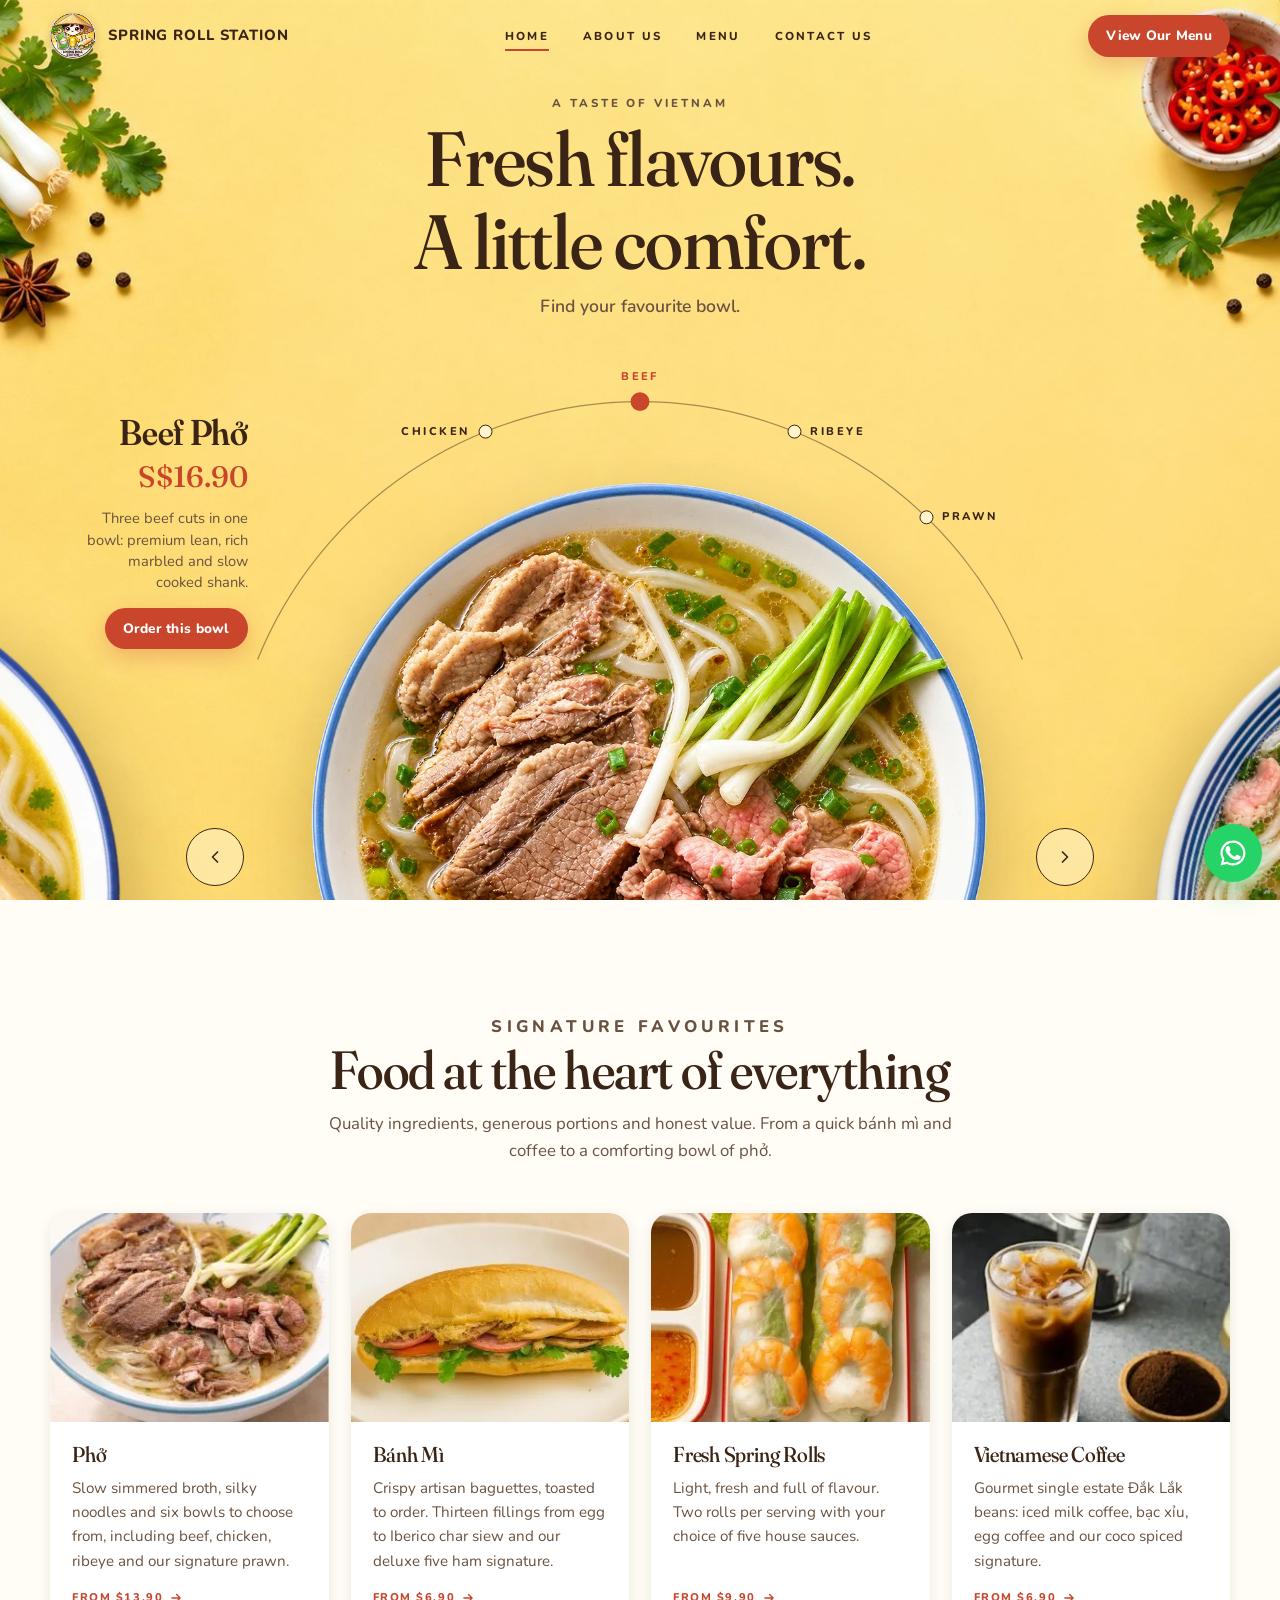
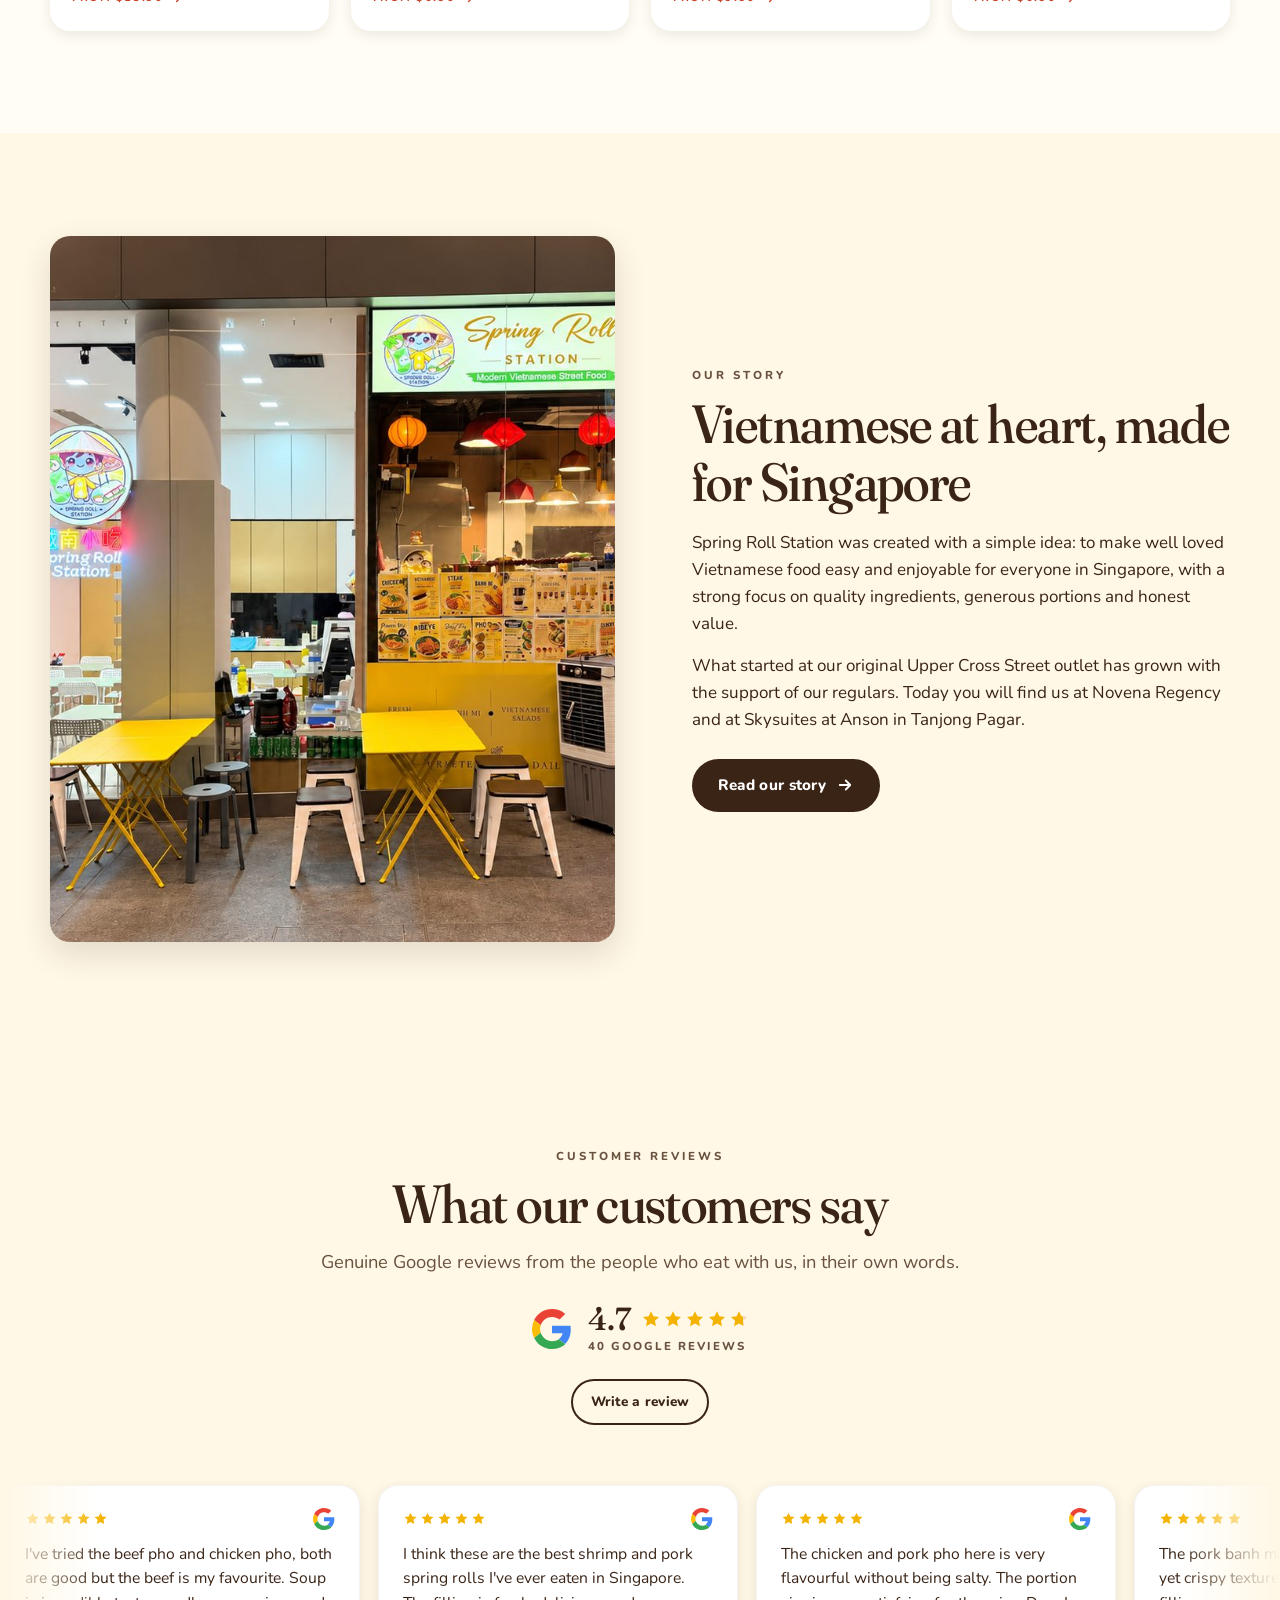
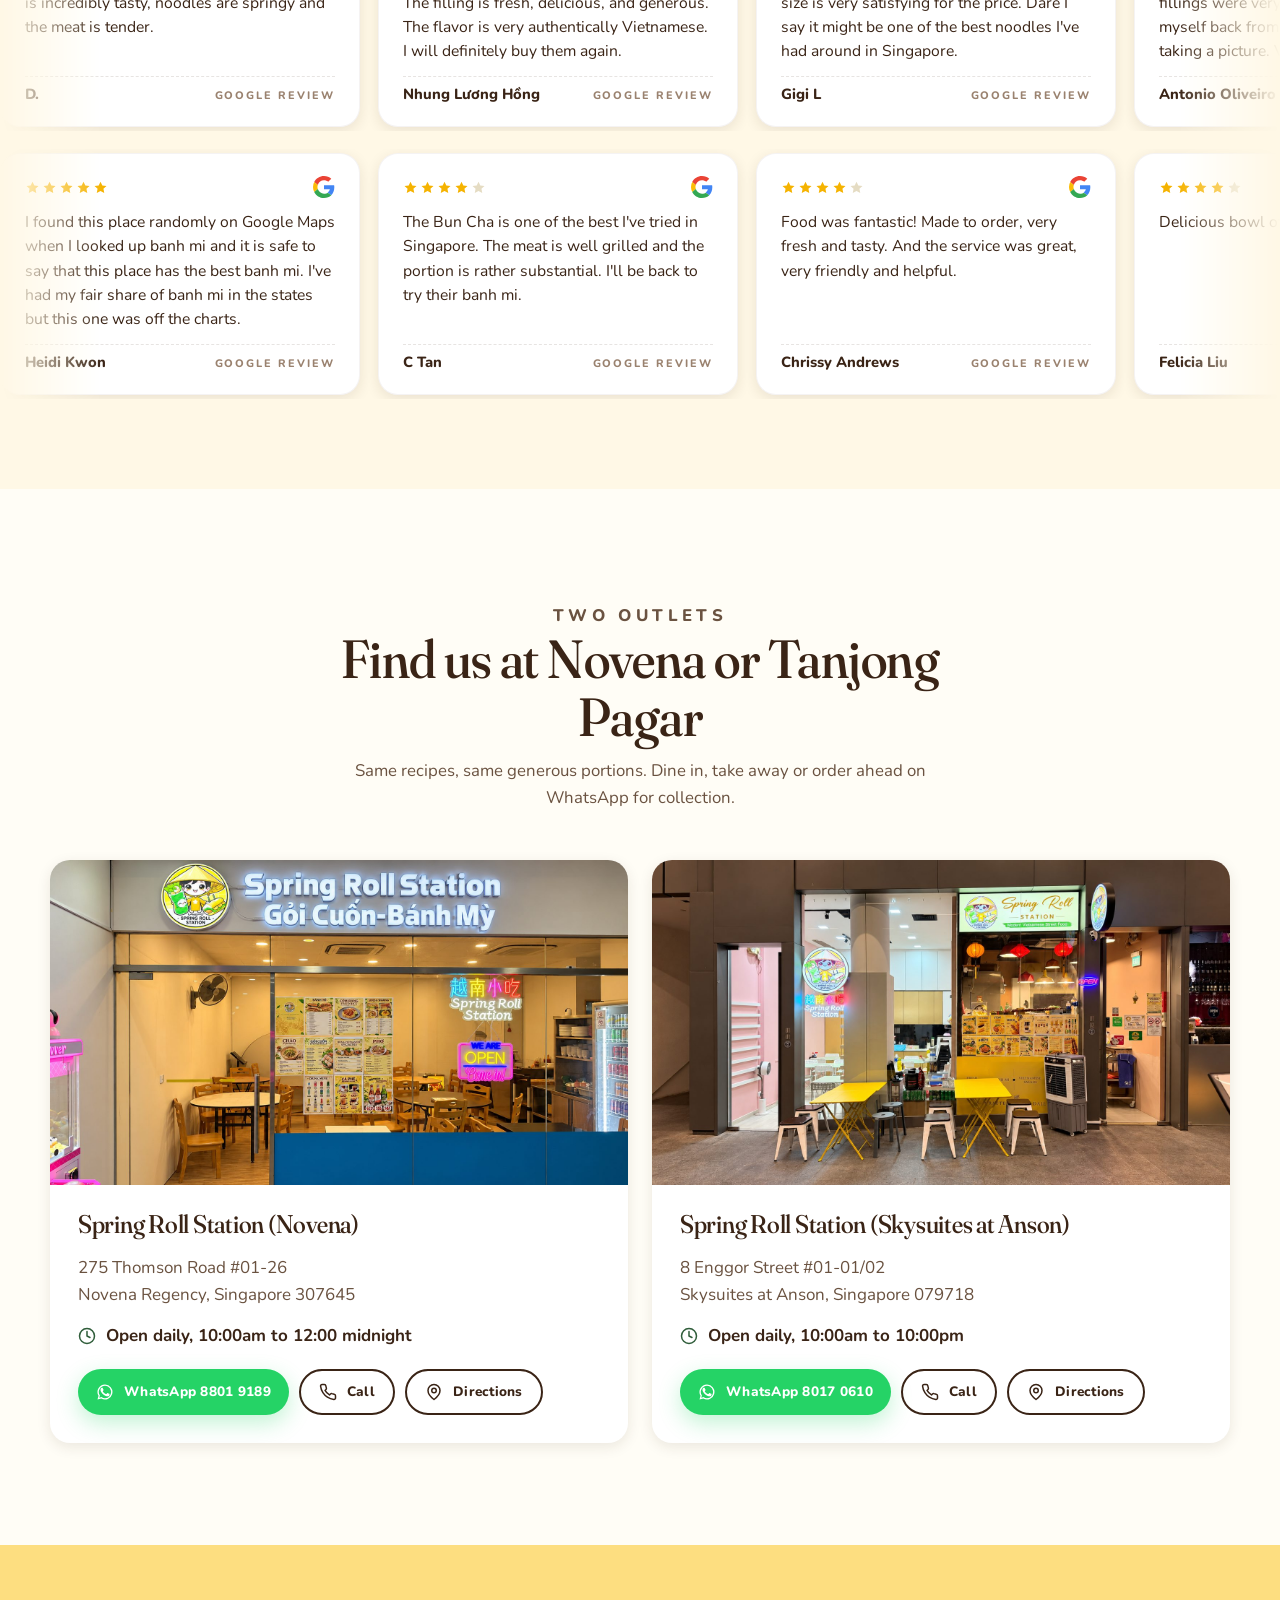
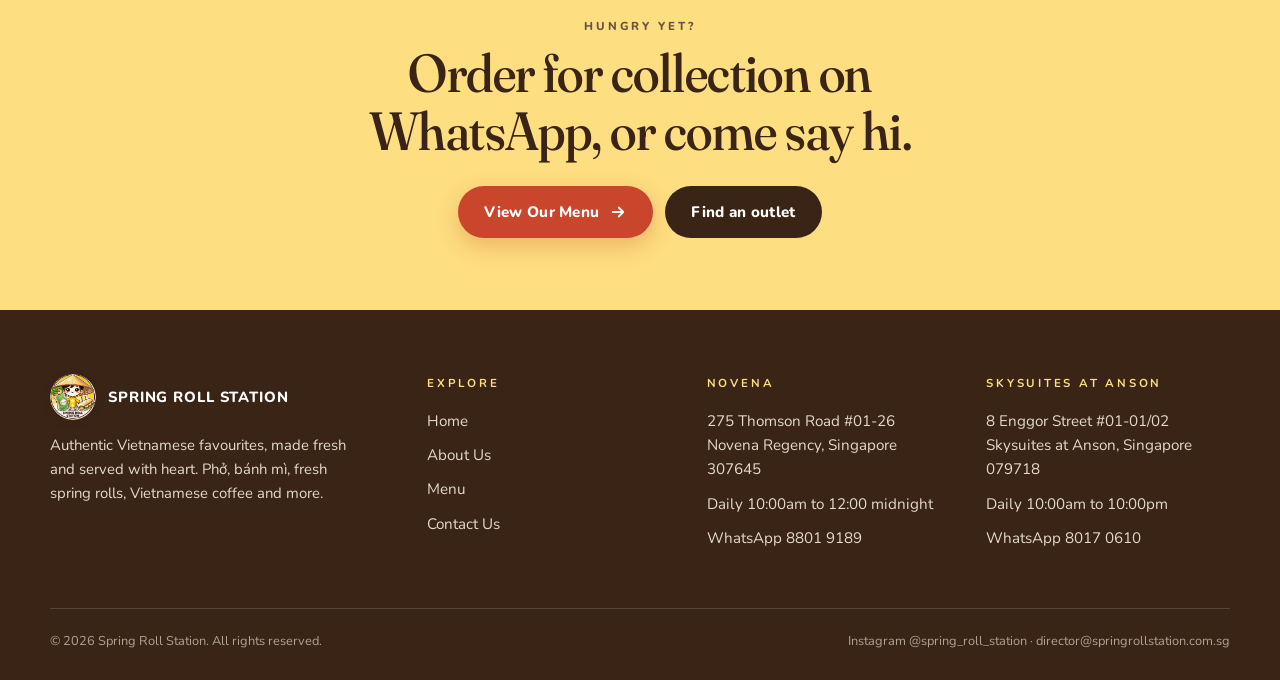
==== commit 15e74494: "Home reviews header: no card, no outlet name, Write a review only Co-Authored-By: Claude Opus 5.5 <n" ====
--- a/site/index.html
+++ b/site/index.html
@@ -12,7 +12,7 @@
 <link rel="preconnect" href="https://fonts.googleapis.com">
 <link rel="preconnect" href="https://fonts.gstatic.com" crossorigin>
 <link href="https://fonts.googleapis.com/css2?family=Fraunces:opsz,wght,SOFT@9..144,400..700,0..100&family=Nunito:wght@400;600;700;800&display=swap" rel="stylesheet">
-<link rel="stylesheet" href="css/style.css?v=1793463230">
+<link rel="stylesheet" href="css/style.css?v=1793463355">
 
 </head>
 <body><div class="preloader" id="preloader" aria-hidden="true">
@@ -112,13 +112,11 @@
         <svg class="g-logo" viewBox="0 0 48 48" aria-hidden="true"><path fill="#EA4335" d="M24 9.5c3.5 0 6.6 1.2 9.1 3.2l6.8-6.8C35.8 2.2 30.3 0 24 0 14.6 0 6.5 5.4 2.6 13.3l7.9 6.1C12.4 13.7 17.7 9.5 24 9.5z"/><path fill="#4285F4" d="M46.5 24.5c0-1.6-.1-3.1-.4-4.5H24v9h12.7c-.6 2.9-2.2 5.4-4.7 7.1l7.6 5.9c4.4-4.1 6.9-10.1 6.9-17.5z"/><path fill="#FBBC05" d="M10.5 28.6A14.5 14.5 0 0 1 9.7 24c0-1.6.3-3.1.8-4.6l-7.9-6.1A24 24 0 0 0 0 24c0 3.9.9 7.5 2.6 10.7l7.9-6.1z"/><path fill="#34A853" d="M24 48c6.5 0 11.9-2.1 15.9-5.8l-7.6-5.9c-2.1 1.4-4.9 2.3-8.3 2.3-6.3 0-11.6-4.2-13.5-10l-7.9 6.1C6.5 42.6 14.6 48 24 48z"/></svg>
         <div>
           <div class="gscore__row"><b>4.7</b><span class="stars stars--lg" aria-label="4.7 out of 5 stars"><i class="on"><svg viewBox="0 0 24 24" aria-hidden="true"><path d="M12 2.6l2.9 6.1 6.7.8-4.9 4.6 1.3 6.7L12 17.5 6 20.8l1.3-6.7-4.9-4.6 6.7-.8z"/></svg></i><i class="on"><svg viewBox="0 0 24 24" aria-hidden="true"><path d="M12 2.6l2.9 6.1 6.7.8-4.9 4.6 1.3 6.7L12 17.5 6 20.8l1.3-6.7-4.9-4.6 6.7-.8z"/></svg></i><i class="on"><svg viewBox="0 0 24 24" aria-hidden="true"><path d="M12 2.6l2.9 6.1 6.7.8-4.9 4.6 1.3 6.7L12 17.5 6 20.8l1.3-6.7-4.9-4.6 6.7-.8z"/></svg></i><i class="on"><svg viewBox="0 0 24 24" aria-hidden="true"><path d="M12 2.6l2.9 6.1 6.7.8-4.9 4.6 1.3 6.7L12 17.5 6 20.8l1.3-6.7-4.9-4.6 6.7-.8z"/></svg></i><i class="on part"><svg viewBox="0 0 24 24" aria-hidden="true"><path d="M12 2.6l2.9 6.1 6.7.8-4.9 4.6 1.3 6.7L12 17.5 6 20.8l1.3-6.7-4.9-4.6 6.7-.8z"/></svg></i></span></div>
-          <small>40 Google reviews, Novena</small>
+          <small>40 Google reviews</small>
         </div>
       </div>
       <div class="reviews__actions">
         <a class="btn btn--ghost btn--sm" href="https://maps.app.goo.gl/sTt1KpUs1vbNK59u8" target="_blank" rel="noopener">Write a review</a>
-        <a class="link-arrow" href="https://maps.app.goo.gl/sTt1KpUs1vbNK59u8" target="_blank" rel="noopener">Read all on Google <svg viewBox="0 0 24 24" fill="none" stroke="currentColor" stroke-width="2.4" stroke-linecap="round" stroke-linejoin="round" aria-hidden="true"><path d="M5 12h14M13 6l6 6-6 6"/></svg></a>
-        <a class="link-arrow" href="https://maps.app.goo.gl/LiJCAaeC4BiWTcBX6" target="_blank" rel="noopener">Skysuites at Anson on Google <svg viewBox="0 0 24 24" fill="none" stroke="currentColor" stroke-width="2.4" stroke-linecap="round" stroke-linejoin="round" aria-hidden="true"><path d="M5 12h14M13 6l6 6-6 6"/></svg></a>
       </div>
     </div>
   </div>
@@ -211,7 +209,7 @@
   </div>
   <button class="wa-float__btn" type="button" aria-label="WhatsApp us"><svg viewBox="0 0 24 24" fill="currentColor" aria-hidden="true"><path d="M17.5 14.4c-.3-.1-1.8-.9-2-1-.3-.1-.5-.1-.7.1-.2.3-.8 1-.9 1.2-.2.2-.3.2-.6.1-.3-.1-1.3-.5-2.4-1.5-.9-.8-1.5-1.8-1.7-2.1-.2-.3 0-.5.1-.6l.4-.5c.2-.2.2-.3.3-.5.1-.2 0-.4 0-.5l-.9-2.2c-.2-.6-.5-.5-.7-.5h-.6c-.2 0-.5.1-.8.4-.3.3-1 1-1 2.5s1.1 2.9 1.2 3.1c.1.2 2.1 3.2 5.1 4.5.7.3 1.3.5 1.7.6.7.2 1.4.2 1.9.1.6-.1 1.8-.7 2-1.4.2-.7.2-1.3.2-1.4-.1-.2-.3-.3-.6-.4zM12 2a10 10 0 0 0-8.6 15.1L2 22l5-1.3A10 10 0 1 0 12 2zm0 18.2c-1.5 0-3-.4-4.3-1.2l-.3-.2-3 .8.8-2.9-.2-.3A8.2 8.2 0 1 1 12 20.2z"/></svg></button>
 </div>
-<script src="js/main.js?v=1793463230"></script>
+<script src="js/main.js?v=1793463355"></script>
 <script>document.getElementById('year').textContent=new Date().getFullYear()</script>
 </body>
 </html>
--- a/site/css/style.css
+++ b/site/css/style.css
@@ -395,7 +395,7 @@
 .reviews{background:var(--cream);overflow:hidden;padding-bottom:clamp(56px,7vw,96px)}
 .reviews__head{max-width:680px;margin:0 auto clamp(32px,5vw,56px);text-align:center}
 .reviews__head h2{margin:10px 0 14px}
-.gscore{display:inline-flex;align-items:center;gap:16px;margin-top:26px;background:#fff;border-radius:999px;padding:12px 26px 12px 16px;box-shadow:var(--shadow-sm);text-align:left}
+.gscore{display:inline-flex;align-items:center;gap:16px;margin-top:26px;text-align:left}
 .gscore .g-logo{width:40px;height:40px;flex:none}
 .gscore__row{display:flex;align-items:center;gap:10px}
 .gscore b{font-family:var(--font-display);font-size:2rem;font-weight:500;line-height:1}
@@ -425,7 +425,7 @@
 .rcard footer b{font-weight:800;font-size:.92rem}
 .rcard footer span{font-size:.68rem;letter-spacing:.18em;text-transform:uppercase;font-weight:800;color:var(--ink-3)}
 @media (prefers-reduced-motion:reduce){.marquee__track{animation:none}.marquee{overflow-x:auto;mask-image:none;-webkit-mask-image:none}}
-@media (max-width:600px){.gscore{padding:10px 18px 10px 12px;gap:12px}.gscore b{font-size:1.6rem}.rcard{width:300px;padding:18px 18px 16px}.marquee__track{animation-duration:55s}}
+@media (max-width:600px){.gscore{gap:12px}.gscore b{font-size:1.6rem}.rcard{width:300px;padding:18px 18px 16px}.marquee__track{animation-duration:55s}}
 
 /* ===== home page intro: the logo rolls in, pauses, rolls away and takes the cover with it ===== */
 body.is-preloading{overflow:hidden}
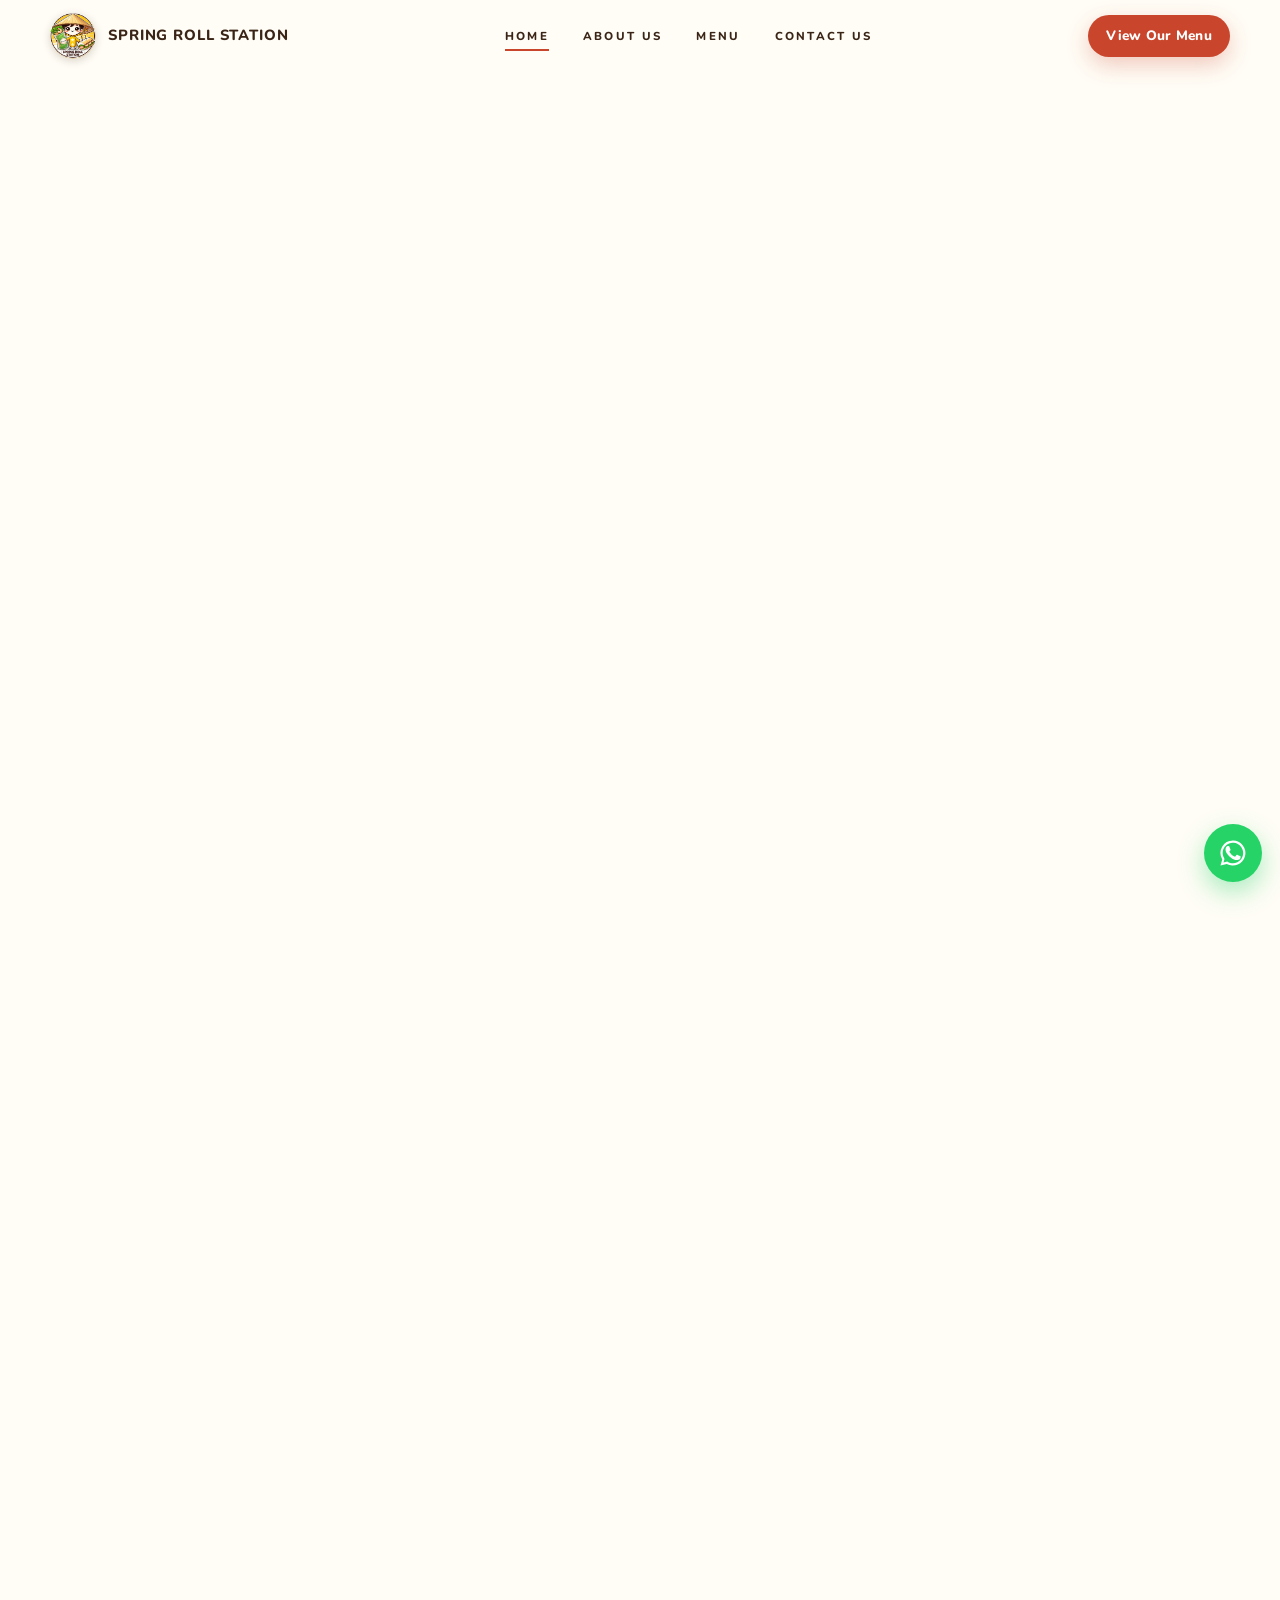
==== commit d9bdcef0: "Site-wide replaying scroll animations; contact WhatsApp asks which outlet - Every heading, line of t" ====
--- a/site/index.html
+++ b/site/index.html
@@ -12,7 +12,8 @@
 <link rel="preconnect" href="https://fonts.googleapis.com">
 <link rel="preconnect" href="https://fonts.gstatic.com" crossorigin>
 <link href="https://fonts.googleapis.com/css2?family=Fraunces:opsz,wght,SOFT@9..144,400..700,0..100&family=Nunito:wght@400;600;700;800&display=swap" rel="stylesheet">
-<link rel="stylesheet" href="css/style.css?v=1793463355">
+<script>document.documentElement.classList.add('js');setTimeout(function(){document.documentElement.classList.add('rv-ready')},4000)</script>
+<link rel="stylesheet" href="css/style.css?v=1793466318">
 
 </head>
 <body><div class="preloader" id="preloader" aria-hidden="true">
@@ -209,7 +210,7 @@
   </div>
   <button class="wa-float__btn" type="button" aria-label="WhatsApp us"><svg viewBox="0 0 24 24" fill="currentColor" aria-hidden="true"><path d="M17.5 14.4c-.3-.1-1.8-.9-2-1-.3-.1-.5-.1-.7.1-.2.3-.8 1-.9 1.2-.2.2-.3.2-.6.1-.3-.1-1.3-.5-2.4-1.5-.9-.8-1.5-1.8-1.7-2.1-.2-.3 0-.5.1-.6l.4-.5c.2-.2.2-.3.3-.5.1-.2 0-.4 0-.5l-.9-2.2c-.2-.6-.5-.5-.7-.5h-.6c-.2 0-.5.1-.8.4-.3.3-1 1-1 2.5s1.1 2.9 1.2 3.1c.1.2 2.1 3.2 5.1 4.5.7.3 1.3.5 1.7.6.7.2 1.4.2 1.9.1.6-.1 1.8-.7 2-1.4.2-.7.2-1.3.2-1.4-.1-.2-.3-.3-.6-.4zM12 2a10 10 0 0 0-8.6 15.1L2 22l5-1.3A10 10 0 1 0 12 2zm0 18.2c-1.5 0-3-.4-4.3-1.2l-.3-.2-3 .8.8-2.9-.2-.3A8.2 8.2 0 1 1 12 20.2z"/></svg></button>
 </div>
-<script src="js/main.js?v=1793463355"></script>
+<script src="js/main.js?v=1793466318"></script>
 <script>document.getElementById('year').textContent=new Date().getFullYear()</script>
 </body>
 </html>
--- a/site/css/style.css
+++ b/site/css/style.css
@@ -385,11 +385,14 @@
 .contact-card p,.contact-card a{color:var(--ink-2);font-size:.95rem}
 .contact-card a:hover{color:var(--red)}
 
-/* reveal */
-.js .reveal{opacity:0;transform:translateY(18px);transition:opacity .6s ease,transform .6s ease;transition-delay:var(--rd,0s)}
-.js .reveal--x{transform:translateX(-36px)}
-.js .reveal.is-in{opacity:1;transform:none}
-@media (prefers-reduced-motion:reduce){.reveal{opacity:1;transform:none;transition:none}}
+/* scroll animations (see main.js): hidden until in view, replay every time */
+.js:not(.rv-ready) main,.js:not(.rv-ready) .footer{opacity:0}
+.js .rv{opacity:0;transition:opacity .6s ease,transform .7s cubic-bezier(.2,.8,.25,1);transition-delay:var(--rd,0s)}
+.js .rv--text{transform:translateY(22px)}
+.js .rv--card{transform:translateY(-44px);transition:opacity .55s ease,transform .75s cubic-bezier(.22,.9,.3,1.18);transition-delay:var(--rd,0s)}
+.js .rv.is-in{opacity:1;transform:none}
+.js .rv:not(.is-in){transition:none}
+@media (prefers-reduced-motion:reduce){.js .rv{opacity:1;transform:none;transition:none}}
 
 /* ===== Google reviews marquee ===== */
 .reviews{background:var(--cream);overflow:hidden;padding-bottom:clamp(56px,7vw,96px)}
@@ -528,3 +531,14 @@
 .platform__stars i.part::after{content:"";position:absolute;top:0;right:0;bottom:0;width:30%;background:#E5DCC3;mix-blend-mode:lighten}
 .platform__name{font-weight:800;margin-top:6px}
 .platform small{color:var(--ink-3);font-size:.8rem;font-weight:700}
+
+/* contact form: pick an outlet for WhatsApp */
+.wa-pick{background:var(--cream);border-radius:16px;padding:16px;margin-top:4px;animation:waPick .25s ease}
+@keyframes waPick{from{opacity:0;transform:translateY(-6px)}to{opacity:1;transform:none}}
+.wa-pick__label{font-weight:800;font-size:.9rem;margin-bottom:10px}
+.wa-pick__options{display:grid;grid-template-columns:1fr 1fr;gap:10px}
+.wa-pick__btn{display:flex;flex-direction:column;align-items:flex-start;gap:2px;padding:12px 16px;border-radius:14px;background:#fff;border:2px solid rgba(37,211,102,.35);text-align:left;transition:.2s}
+.wa-pick__btn:hover{border-color:var(--wa);background:#f2fdf5}
+.wa-pick__btn b{font-size:.95rem}
+.wa-pick__btn span{font-size:.82rem;color:var(--ink-2)}
+@media (max-width:480px){.wa-pick__options{grid-template-columns:1fr}}
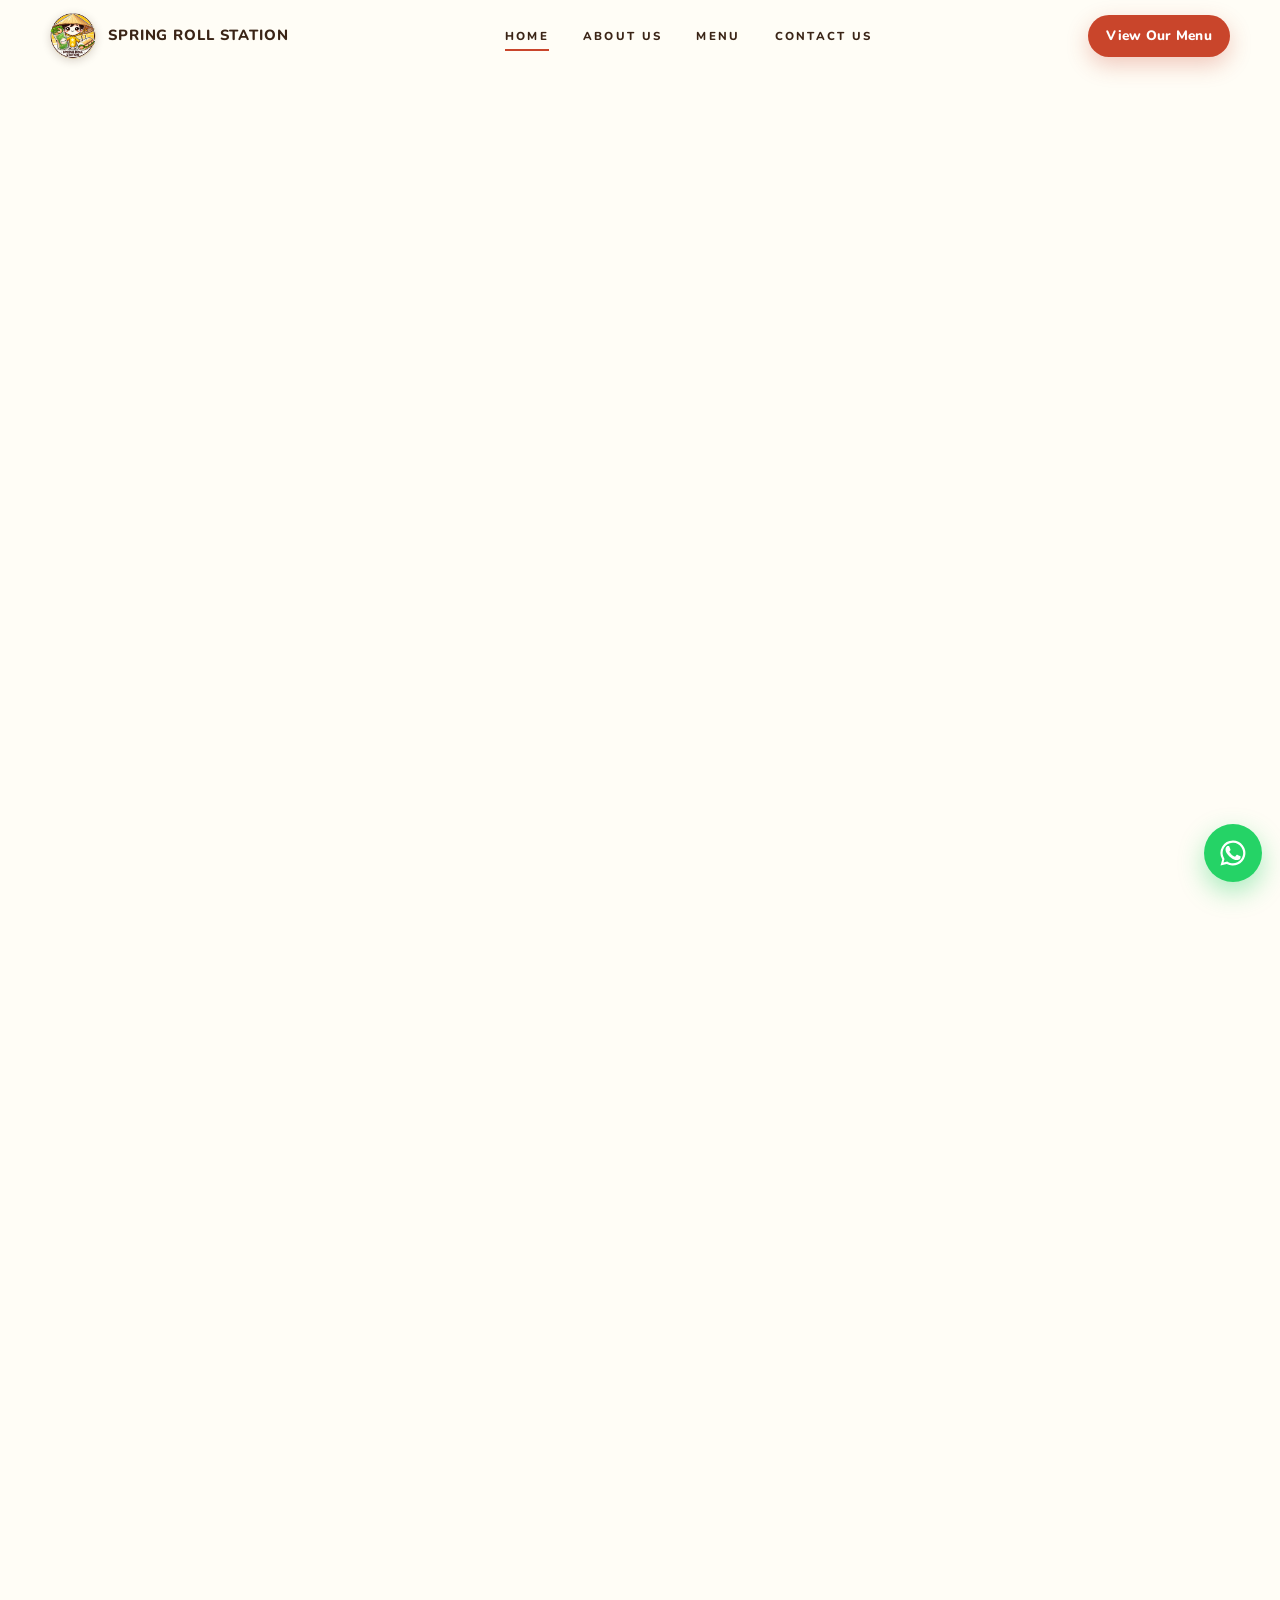
==== commit 5403f2e5: "Google rating uses Skysuites (4.8, 21 reviews) and opens Google Maps - About page Google card is cli" ====
--- a/site/index.html
+++ b/site/index.html
@@ -13,7 +13,7 @@
 <link rel="preconnect" href="https://fonts.gstatic.com" crossorigin>
 <link href="https://fonts.googleapis.com/css2?family=Fraunces:opsz,wght,SOFT@9..144,400..700,0..100&family=Nunito:wght@400;600;700;800&display=swap" rel="stylesheet">
 <script>document.documentElement.classList.add('js');setTimeout(function(){document.documentElement.classList.add('rv-ready')},4000)</script>
-<link rel="stylesheet" href="css/style.css?v=1793466318">
+<link rel="stylesheet" href="css/style.css?v=1793532072">
 
 </head>
 <body><div class="preloader" id="preloader" aria-hidden="true">
@@ -112,12 +112,12 @@
       <div class="gscore">
         <svg class="g-logo" viewBox="0 0 48 48" aria-hidden="true"><path fill="#EA4335" d="M24 9.5c3.5 0 6.6 1.2 9.1 3.2l6.8-6.8C35.8 2.2 30.3 0 24 0 14.6 0 6.5 5.4 2.6 13.3l7.9 6.1C12.4 13.7 17.7 9.5 24 9.5z"/><path fill="#4285F4" d="M46.5 24.5c0-1.6-.1-3.1-.4-4.5H24v9h12.7c-.6 2.9-2.2 5.4-4.7 7.1l7.6 5.9c4.4-4.1 6.9-10.1 6.9-17.5z"/><path fill="#FBBC05" d="M10.5 28.6A14.5 14.5 0 0 1 9.7 24c0-1.6.3-3.1.8-4.6l-7.9-6.1A24 24 0 0 0 0 24c0 3.9.9 7.5 2.6 10.7l7.9-6.1z"/><path fill="#34A853" d="M24 48c6.5 0 11.9-2.1 15.9-5.8l-7.6-5.9c-2.1 1.4-4.9 2.3-8.3 2.3-6.3 0-11.6-4.2-13.5-10l-7.9 6.1C6.5 42.6 14.6 48 24 48z"/></svg>
         <div>
-          <div class="gscore__row"><b>4.7</b><span class="stars stars--lg" aria-label="4.7 out of 5 stars"><i class="on"><svg viewBox="0 0 24 24" aria-hidden="true"><path d="M12 2.6l2.9 6.1 6.7.8-4.9 4.6 1.3 6.7L12 17.5 6 20.8l1.3-6.7-4.9-4.6 6.7-.8z"/></svg></i><i class="on"><svg viewBox="0 0 24 24" aria-hidden="true"><path d="M12 2.6l2.9 6.1 6.7.8-4.9 4.6 1.3 6.7L12 17.5 6 20.8l1.3-6.7-4.9-4.6 6.7-.8z"/></svg></i><i class="on"><svg viewBox="0 0 24 24" aria-hidden="true"><path d="M12 2.6l2.9 6.1 6.7.8-4.9 4.6 1.3 6.7L12 17.5 6 20.8l1.3-6.7-4.9-4.6 6.7-.8z"/></svg></i><i class="on"><svg viewBox="0 0 24 24" aria-hidden="true"><path d="M12 2.6l2.9 6.1 6.7.8-4.9 4.6 1.3 6.7L12 17.5 6 20.8l1.3-6.7-4.9-4.6 6.7-.8z"/></svg></i><i class="on part"><svg viewBox="0 0 24 24" aria-hidden="true"><path d="M12 2.6l2.9 6.1 6.7.8-4.9 4.6 1.3 6.7L12 17.5 6 20.8l1.3-6.7-4.9-4.6 6.7-.8z"/></svg></i></span></div>
-          <small>40 Google reviews</small>
+          <div class="gscore__row"><b>4.8</b><span class="stars stars--lg" aria-label="4.8 out of 5 stars"><i class="on"><svg viewBox="0 0 24 24" aria-hidden="true"><path d="M12 2.6l2.9 6.1 6.7.8-4.9 4.6 1.3 6.7L12 17.5 6 20.8l1.3-6.7-4.9-4.6 6.7-.8z"/></svg></i><i class="on"><svg viewBox="0 0 24 24" aria-hidden="true"><path d="M12 2.6l2.9 6.1 6.7.8-4.9 4.6 1.3 6.7L12 17.5 6 20.8l1.3-6.7-4.9-4.6 6.7-.8z"/></svg></i><i class="on"><svg viewBox="0 0 24 24" aria-hidden="true"><path d="M12 2.6l2.9 6.1 6.7.8-4.9 4.6 1.3 6.7L12 17.5 6 20.8l1.3-6.7-4.9-4.6 6.7-.8z"/></svg></i><i class="on"><svg viewBox="0 0 24 24" aria-hidden="true"><path d="M12 2.6l2.9 6.1 6.7.8-4.9 4.6 1.3 6.7L12 17.5 6 20.8l1.3-6.7-4.9-4.6 6.7-.8z"/></svg></i><i class="on part part--80"><svg viewBox="0 0 24 24" aria-hidden="true"><path d="M12 2.6l2.9 6.1 6.7.8-4.9 4.6 1.3 6.7L12 17.5 6 20.8l1.3-6.7-4.9-4.6 6.7-.8z"/></svg></i></span></div>
+          <small>21 Google reviews</small>
         </div>
       </div>
       <div class="reviews__actions">
-        <a class="btn btn--ghost btn--sm" href="https://maps.app.goo.gl/sTt1KpUs1vbNK59u8" target="_blank" rel="noopener">Write a review</a>
+        <a class="btn btn--ghost btn--sm" href="https://maps.app.goo.gl/LiJCAaeC4BiWTcBX6" target="_blank" rel="noopener">Write a review</a>
       </div>
     </div>
   </div>
@@ -210,7 +210,7 @@
   </div>
   <button class="wa-float__btn" type="button" aria-label="WhatsApp us"><svg viewBox="0 0 24 24" fill="currentColor" aria-hidden="true"><path d="M17.5 14.4c-.3-.1-1.8-.9-2-1-.3-.1-.5-.1-.7.1-.2.3-.8 1-.9 1.2-.2.2-.3.2-.6.1-.3-.1-1.3-.5-2.4-1.5-.9-.8-1.5-1.8-1.7-2.1-.2-.3 0-.5.1-.6l.4-.5c.2-.2.2-.3.3-.5.1-.2 0-.4 0-.5l-.9-2.2c-.2-.6-.5-.5-.7-.5h-.6c-.2 0-.5.1-.8.4-.3.3-1 1-1 2.5s1.1 2.9 1.2 3.1c.1.2 2.1 3.2 5.1 4.5.7.3 1.3.5 1.7.6.7.2 1.4.2 1.9.1.6-.1 1.8-.7 2-1.4.2-.7.2-1.3.2-1.4-.1-.2-.3-.3-.6-.4zM12 2a10 10 0 0 0-8.6 15.1L2 22l5-1.3A10 10 0 1 0 12 2zm0 18.2c-1.5 0-3-.4-4.3-1.2l-.3-.2-3 .8.8-2.9-.2-.3A8.2 8.2 0 1 1 12 20.2z"/></svg></button>
 </div>
-<script src="js/main.js?v=1793466318"></script>
+<script src="js/main.js?v=1793532072"></script>
 <script>document.getElementById('year').textContent=new Date().getFullYear()</script>
 </body>
 </html>
--- a/site/css/style.css
+++ b/site/css/style.css
@@ -542,3 +542,24 @@
 .wa-pick__btn b{font-size:.95rem}
 .wa-pick__btn span{font-size:.82rem;color:var(--ink-2)}
 @media (max-width:480px){.wa-pick__options{grid-template-columns:1fr}}
+
+/* menu loading placeholders */
+#menu-root:empty{min-height:120vh}
+.skel{background:linear-gradient(90deg,#F6EED5 0%,#FBF5E2 40%,#F6EED5 80%);background-size:200% 100%;animation:skel 1.3s ease-in-out infinite;border-radius:10px}
+@keyframes skel{from{background-position:100% 0}to{background-position:-100% 0}}
+.skel--eyebrow{width:70px;height:12px;margin-bottom:12px}
+.skel--title{width:220px;height:38px;margin-bottom:14px}
+.skel--line{height:13px;width:80%;margin-top:10px}
+.skel--wide{width:min(560px,90%);margin-bottom:26px}
+.skel--short{width:45%}
+.skel--pill{display:inline-block;flex:none;width:96px;height:36px;border-radius:999px}
+.skel-card{background:#fff;border-radius:var(--radius);overflow:hidden;box-shadow:var(--shadow-sm)}
+.skel--img{aspect-ratio:1/1;border-radius:0}
+.skel-card__body{padding:16px 18px 22px}
+@media (prefers-reduced-motion:reduce){.skel{animation:none}}
+
+/* clickable rating card and a star filled to 80% */
+.platform--link{cursor:pointer;transition:transform .25s ease,box-shadow .25s ease}
+.platform--link:hover{transform:translateY(-4px);box-shadow:var(--shadow)}
+.platform--link:focus-visible{outline:3px solid var(--red);outline-offset:3px}
+.stars i.part--80::after,.platform__stars i.part--80::after{width:20%}
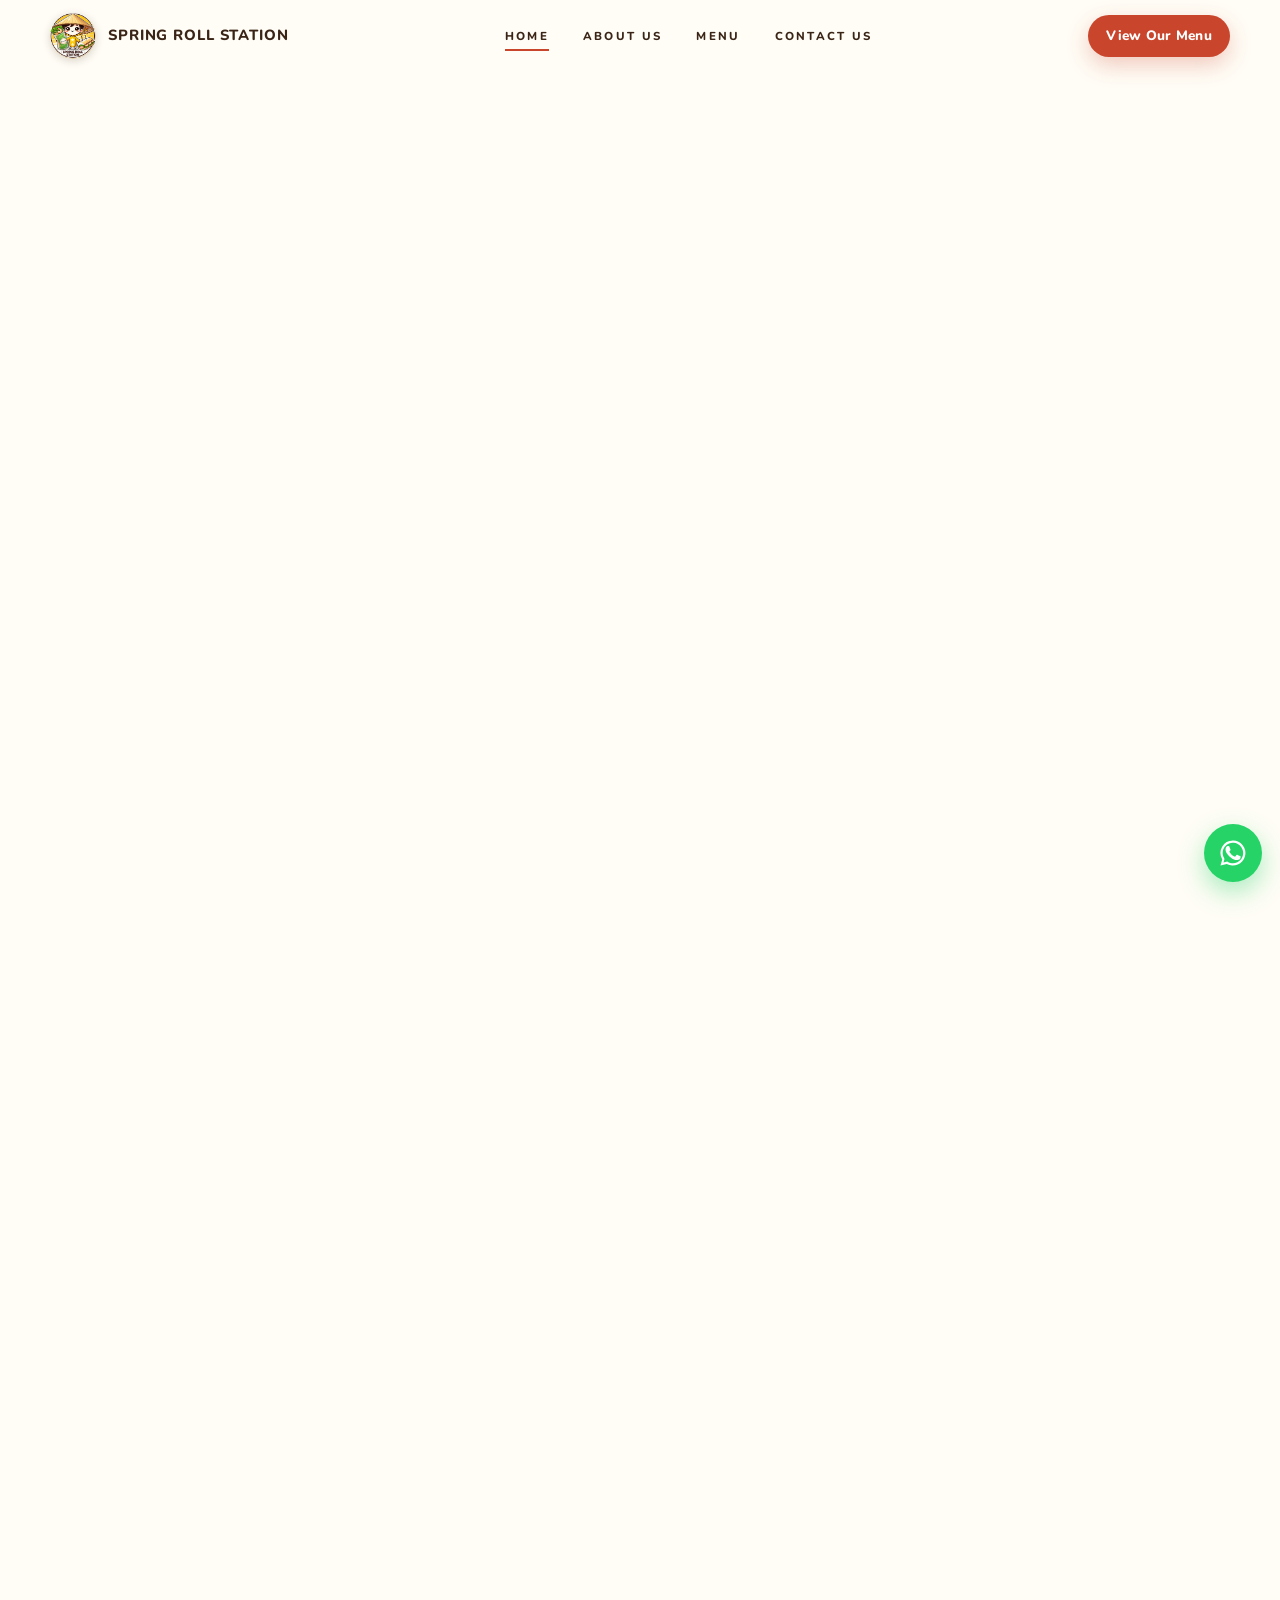
==== commit ae32f11a: "Menu checkout: order, details, pay by PayLah! QR, then send on WhatsApp Co-Authored-By: Claude Opus " ====
--- a/site/index.html
+++ b/site/index.html
@@ -13,7 +13,7 @@
 <link rel="preconnect" href="https://fonts.gstatic.com" crossorigin>
 <link href="https://fonts.googleapis.com/css2?family=Fraunces:opsz,wght,SOFT@9..144,400..700,0..100&family=Nunito:wght@400;600;700;800&display=swap" rel="stylesheet">
 <script>document.documentElement.classList.add('js');setTimeout(function(){document.documentElement.classList.add('rv-ready')},4000)</script>
-<link rel="stylesheet" href="css/style.css?v=1793532072">
+<link rel="stylesheet" href="css/style.css?v=1793773660">
 
 </head>
 <body><div class="preloader" id="preloader" aria-hidden="true">
@@ -210,7 +210,7 @@
   </div>
   <button class="wa-float__btn" type="button" aria-label="WhatsApp us"><svg viewBox="0 0 24 24" fill="currentColor" aria-hidden="true"><path d="M17.5 14.4c-.3-.1-1.8-.9-2-1-.3-.1-.5-.1-.7.1-.2.3-.8 1-.9 1.2-.2.2-.3.2-.6.1-.3-.1-1.3-.5-2.4-1.5-.9-.8-1.5-1.8-1.7-2.1-.2-.3 0-.5.1-.6l.4-.5c.2-.2.2-.3.3-.5.1-.2 0-.4 0-.5l-.9-2.2c-.2-.6-.5-.5-.7-.5h-.6c-.2 0-.5.1-.8.4-.3.3-1 1-1 2.5s1.1 2.9 1.2 3.1c.1.2 2.1 3.2 5.1 4.5.7.3 1.3.5 1.7.6.7.2 1.4.2 1.9.1.6-.1 1.8-.7 2-1.4.2-.7.2-1.3.2-1.4-.1-.2-.3-.3-.6-.4zM12 2a10 10 0 0 0-8.6 15.1L2 22l5-1.3A10 10 0 1 0 12 2zm0 18.2c-1.5 0-3-.4-4.3-1.2l-.3-.2-3 .8.8-2.9-.2-.3A8.2 8.2 0 1 1 12 20.2z"/></svg></button>
 </div>
-<script src="js/main.js?v=1793532072"></script>
+<script src="js/main.js?v=1793773660"></script>
 <script>document.getElementById('year').textContent=new Date().getFullYear()</script>
 </body>
 </html>
--- a/site/css/style.css
+++ b/site/css/style.css
@@ -563,3 +563,60 @@
 .platform--link:hover{transform:translateY(-4px);box-shadow:var(--shadow)}
 .platform--link:focus-visible{outline:3px solid var(--red);outline-offset:3px}
 .stars i.part--80::after,.platform__stars i.part--80::after{width:20%}
+
+/* ---------- Checkout: order, details, pay with PayLah!, sent ---------- */
+.cart__head{gap:10px}
+.cart__title{flex:1}
+.cart__back{width:40px;height:40px;border-radius:50%;background:var(--yellow-3);display:none;align-items:center;justify-content:center;flex:none}
+.cart__back svg{width:20px;height:20px}
+.cart[data-step="details"] .cart__back,.cart[data-step="pay"] .cart__back{display:flex}
+.cart__steps{list-style:none;display:flex;gap:6px;padding:12px 24px;border-bottom:1px solid var(--line);margin:0}
+.cart__steps li{flex:1;display:flex;align-items:center;gap:8px;font-size:.72rem;font-weight:800;letter-spacing:.12em;text-transform:uppercase;color:var(--ink-3)}
+.cart__steps li i{font-style:normal;width:24px;height:24px;border-radius:50%;border:2px solid var(--line);display:inline-flex;align-items:center;justify-content:center;font-size:.72rem;letter-spacing:0;transition:.25s}
+.cart__steps li.is-on{color:var(--brown)}
+.cart__steps li.is-on i{background:var(--brown);border-color:var(--brown);color:var(--yellow)}
+.cart__steps li.is-now i{background:var(--red);border-color:var(--red);color:#fff}
+.cart[data-step="done"] .cart__steps{display:none}
+.cart__panel{flex:1;overflow:auto;padding:18px 24px;display:none}
+.cart__body{display:none}
+.cart[data-step="order"] .cart__body{display:block}
+.cart[data-step="details"] .cart__details,.cart[data-step="pay"] .cart__pay,.cart[data-step="done"] .cart__done{display:block}
+.cart__details .cart__outlet{margin-top:0}
+.cart__field input.is-missing{border-color:var(--red);animation:shake .35s}
+@keyframes shake{25%{transform:translateX(-5px)}75%{transform:translateX(5px)}}
+#order-wa,#order-new{display:none}
+.cart[data-step="pay"] #order-wa{display:inline-flex}
+.cart[data-step="pay"] #cart-next,.cart[data-step="done"] #cart-next{display:none}
+.cart[data-step="done"] #order-new{display:inline-flex}
+.cart[data-step="done"] .cart__total,.cart[data-step="done"] .cart__foot .cart__fine{display:none}
+.cart:not([data-step="order"]) .cart__clear{display:none}
+.cart__next[disabled],#order-wa.is-disabled{opacity:.45;cursor:not-allowed;box-shadow:none}
+.pay-amount{display:flex;align-items:center;gap:12px;flex-wrap:wrap;background:var(--yellow-3);border-radius:16px;padding:14px 16px}
+.pay-amount span{font-size:.7rem;letter-spacing:.2em;text-transform:uppercase;font-weight:800;color:var(--ink-2);width:100%}
+.pay-amount b{font-family:var(--font-display);font-size:2.2rem;font-weight:500;color:var(--red);line-height:1}
+.pay-copy{margin-left:auto;font-size:.72rem;font-weight:800;letter-spacing:.12em;text-transform:uppercase;padding:8px 12px;border-radius:999px;background:#fff;border:2px solid var(--line);color:var(--brown)}
+.pay-copy:hover{border-color:var(--brown)}
+.pay-qr{display:flex;flex-direction:column;align-items:center;gap:12px;margin:18px 0 6px}
+.pay-qr img{width:min(240px,70%);height:auto;border-radius:14px;border:2px solid var(--line);background:#fff;padding:8px}
+.btn--paylah{background:var(--brown);color:var(--yellow)}
+.btn--paylah:hover{background:#2a190f}
+.pay-steps{margin:14px 0 0;padding-left:20px;display:flex;flex-direction:column;gap:6px;font-size:.9rem;color:var(--ink-2)}
+.pay-steps b{color:var(--brown)}
+.pay-code{display:flex;align-items:center;gap:10px;margin-top:16px;padding:12px 16px;border:2px dashed var(--line);border-radius:14px}
+.pay-code span{font-size:.7rem;letter-spacing:.2em;text-transform:uppercase;font-weight:800;color:var(--ink-3)}
+.pay-code b{font-size:1.15rem;letter-spacing:.08em}
+.pay-check{display:flex;align-items:center;gap:12px;margin-top:16px;padding:14px 16px;border-radius:14px;background:#fff;border:2px solid var(--line);cursor:pointer;font-weight:700;transition:.2s}
+.pay-check input{width:22px;height:22px;accent-color:var(--red);flex:none}
+.pay-check:has(input:checked){border-color:var(--brown);background:var(--yellow-3)}
+.pay-check.is-missing{border-color:var(--red);animation:shake .35s}
+.cart__done{text-align:center;padding-top:48px}
+.cart__done .done-tick{width:72px;height:72px;border-radius:50%;background:var(--wa);color:#fff;display:flex;align-items:center;justify-content:center;margin:0 auto 18px;animation:bump .5s ease}
+.cart__done .done-tick svg{width:36px;height:36px}
+.cart__done h3{font-family:var(--font-display);font-size:1.8rem;font-weight:500;margin-bottom:10px}
+.cart__done p{color:var(--ink-2);max-width:32ch;margin:0 auto 12px}
+.cart__done .cart__fine{display:block}
+.cart__done a{color:var(--red);font-weight:800;text-decoration:underline}
+@media (max-width:600px){.pay-qr img{width:min(200px,60%)}.pay-amount b{font-size:1.9rem}.cart__steps{padding:10px 20px}}
+.cart__foot .pay-check{display:none;margin:0 0 12px}
+.cart[data-step="pay"] .cart__foot .pay-check{display:flex}
+.cart[data-step="pay"] .cart__total,.cart[data-step="pay"] .cart__foot .cart__fine{display:none}
